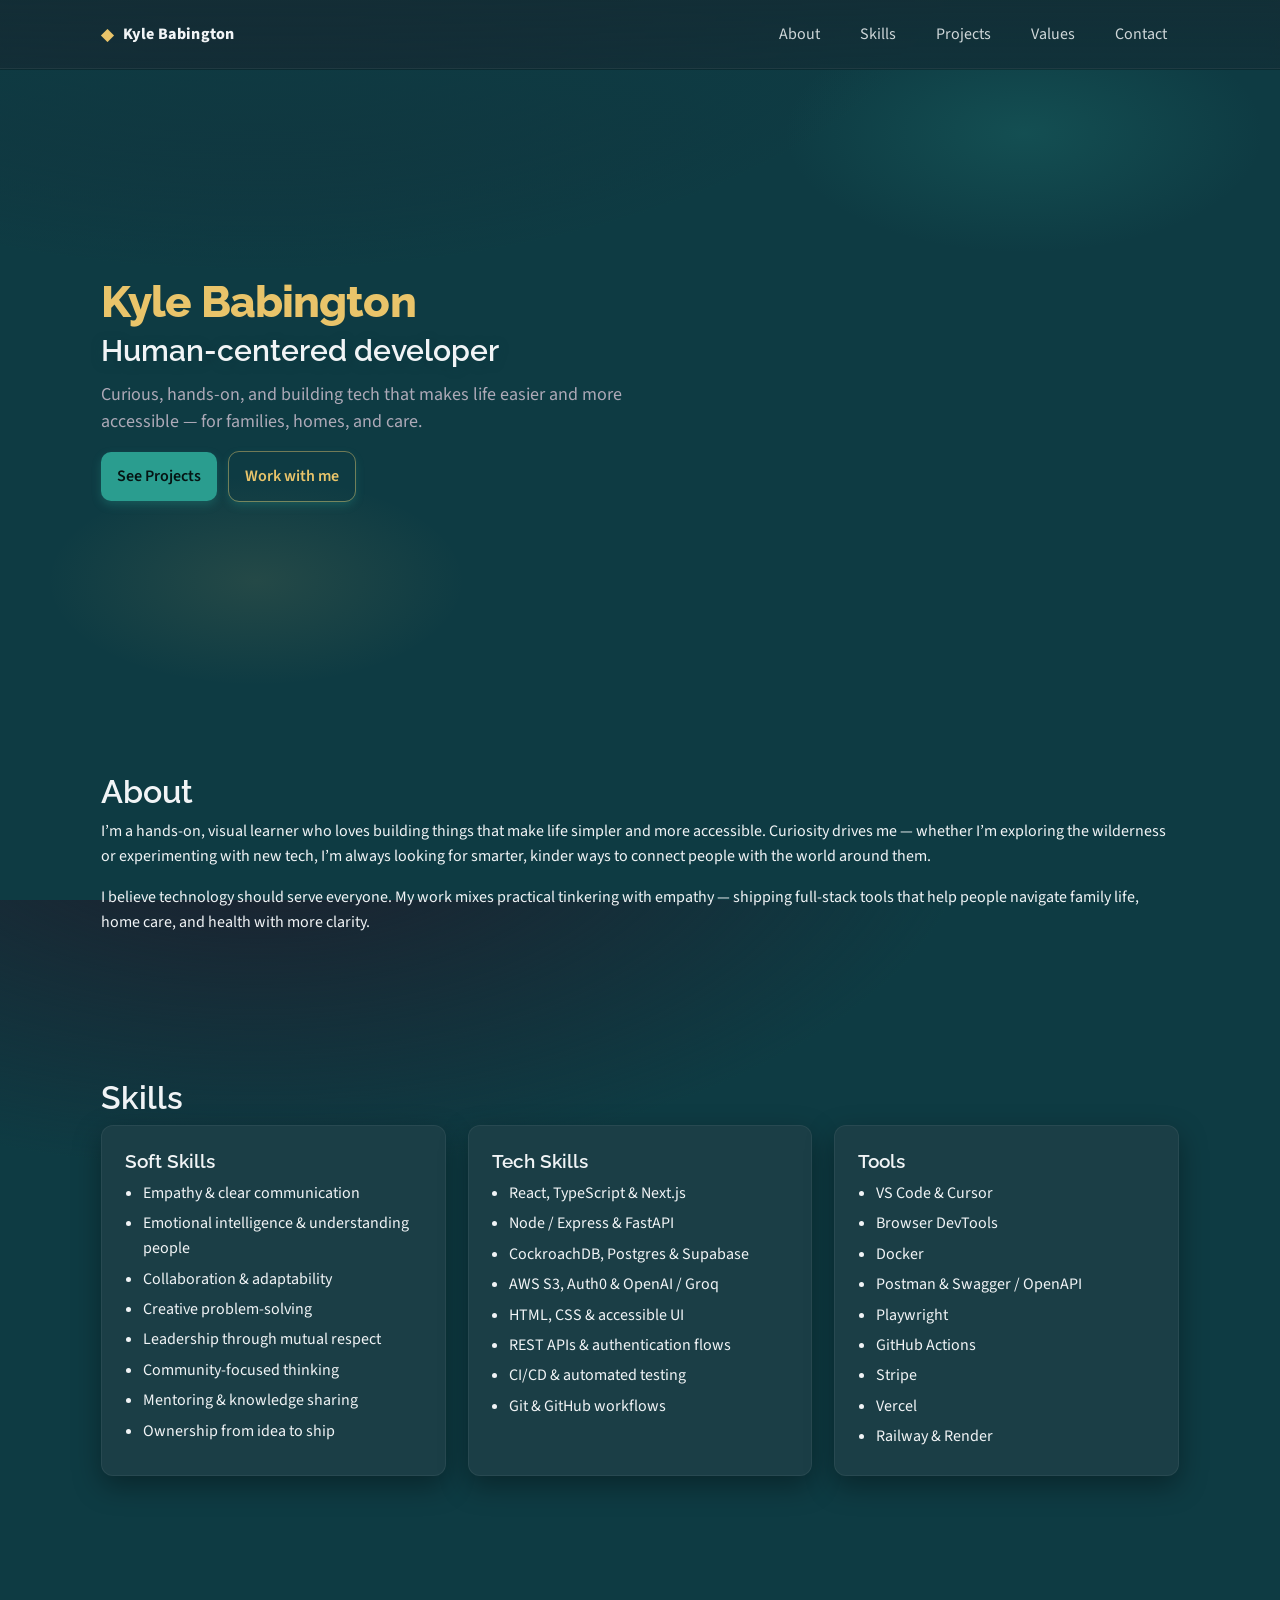
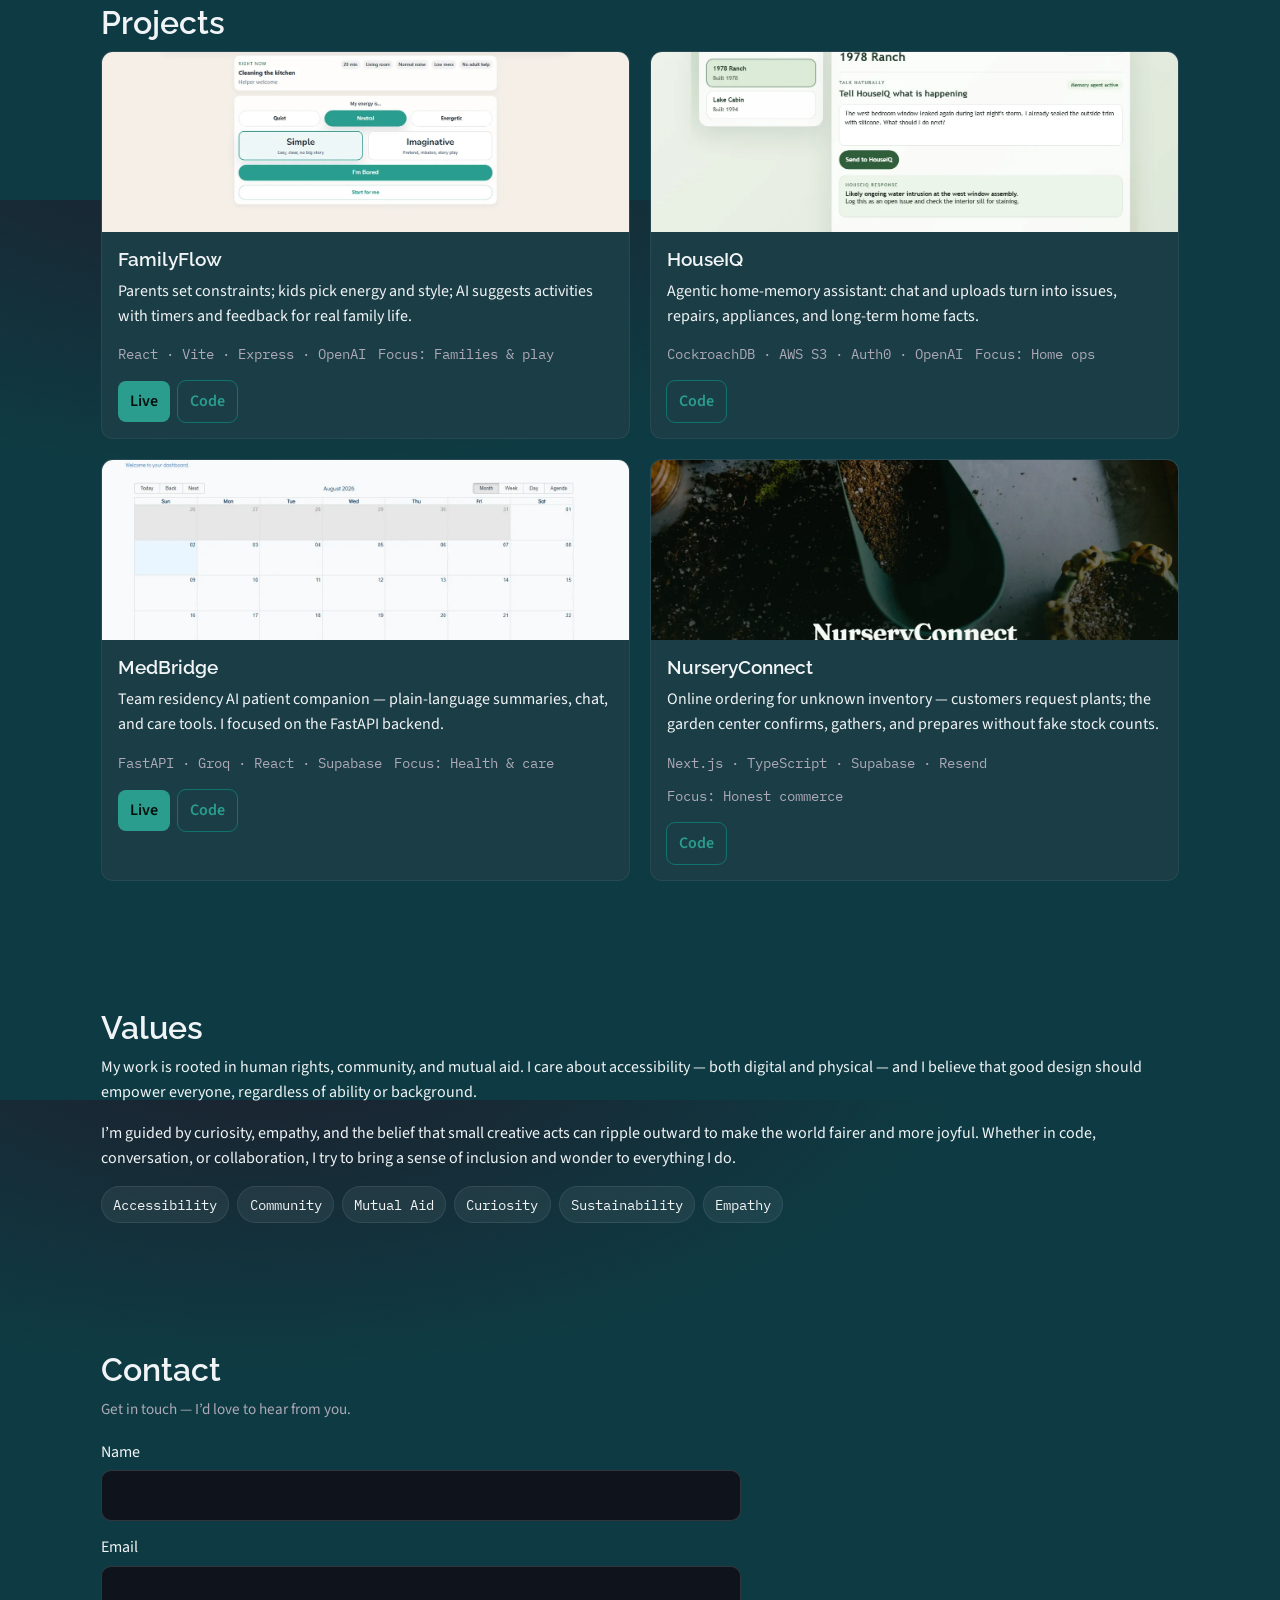
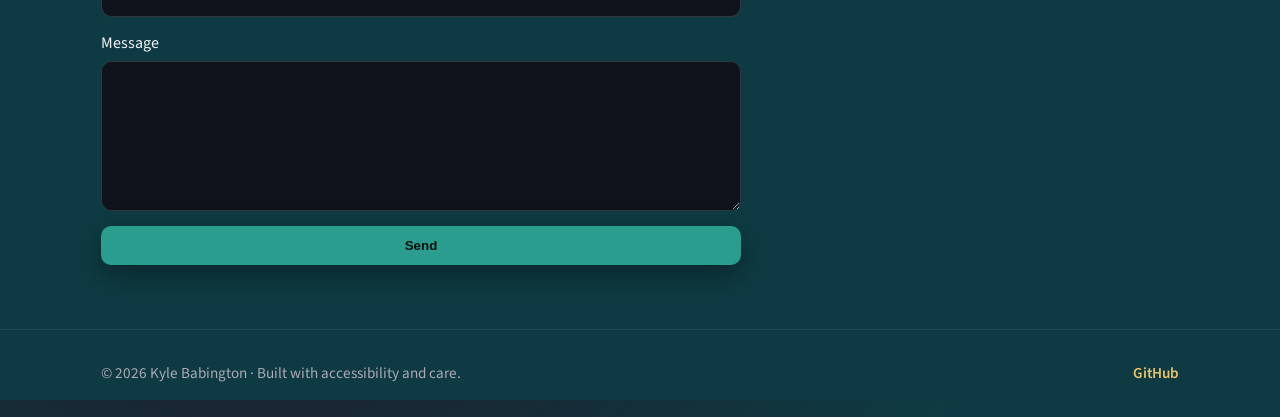
==== index.html @ 8bdc4226 "Update project images in index.html and replace Family Activity Helper assets with new FamilyFlow im" ====
<!DOCTYPE html>
<html lang="en">
  <head>
    <meta charset="utf-8" />
    <meta name="viewport" content="width=device-width, initial-scale=1" />
    <title>Kyle Babington · Portfolio</title>
    <meta
      name="description"
      content="Portfolio of Kyle Babington — human-centered developer building accessible, empathetic tech for families, homes, and care."
    />

    <link rel="preconnect" href="https://fonts.gstatic.com" crossorigin />
    <link
      href="https://fonts.googleapis.com/css2?family=IBM+Plex+Mono:wght@400;600&family=Raleway:wght@500;600;700;800&family=Source+Sans+3:wght@400;600&display=swap"
      rel="stylesheet"
    />

    <link rel="stylesheet" href="css/personalPortfolio.css" />
    <script src="js/personalPortfolio.js" defer></script>
  </head>
  <body>
    <a class="skip-link" href="#main">Skip to content</a>

    <header class="site-header" role="banner">
      <nav class="navBar" aria-label="Primary">
        <a class="brand" href="#main">
          <span class="brand__mark" aria-hidden="true">◆</span>
          <span class="brand__text">Kyle Babington</span>
        </a>

        <button
          class="nav-toggle"
          aria-label="Toggle navigation menu"
          aria-expanded="false"
          aria-controls="nav-menu"
        >
          <span aria-hidden="true">☰</span>
        </button>

        <div class="nav-overlay" aria-hidden="true"></div>
        <ul class="nav__links" id="nav-menu" aria-expanded="false">
          <li><a href="#about">About</a></li>
          <li><a href="#skills">Skills</a></li>
          <li><a href="#projects">Projects</a></li>
          <li><a href="#values">Values</a></li>
          <li><a href="#contact">Contact</a></li>
        </ul>
      </nav>
    </header>

    <main id="main" tabindex="-1">
      <section class="hero" aria-labelledby="hero-title">
        <div class="container hero__inner">
          <p class="hero__brand">Kyle Babington</p>
          <h1 id="hero-title">Human-centered developer</h1>
          <p class="hero__tagline">
            Curious, hands-on, and building tech that makes life easier and more
            accessible — for families, homes, and care.
          </p>
          <div class="hero__cta">
            <a class="btn" href="#projects">See Projects</a>
            <a class="btn btn--ghost" href="#contact">Work with me</a>
          </div>
        </div>
      </section>

      <section id="about" class="section" aria-labelledby="about-title">
        <div class="container">
          <h2 id="about-title">About</h2>
          <p>
            I’m a hands-on, visual learner who loves building things that make
            life simpler and more accessible. Curiosity drives me — whether I’m
            exploring the wilderness or experimenting with new tech, I’m always
            looking for smarter, kinder ways to connect people with the world
            around them.
          </p>
          <p>
            I believe technology should serve everyone. My work mixes practical
            tinkering with empathy — shipping full-stack tools that help people
            navigate family life, home care, and health with more clarity.
          </p>
        </div>
      </section>

      <section id="skills" class="section" aria-labelledby="skills-title">
        <div class="container">
          <h2 id="skills-title">Skills</h2>
          <div class="skills-grid">
            <article class="card" aria-labelledby="soft-skills-title">
              <h3 id="soft-skills-title">Soft Skills</h3>
              <ul class="list">
                <li>Empathy &amp; clear communication</li>
                <li>Emotional intelligence &amp; understanding people</li>
                <li>Collaboration &amp; adaptability</li>
                <li>Creative problem-solving</li>
                <li>Leadership through mutual respect</li>
                <li>Community-focused thinking</li>
                <li>Mentoring &amp; knowledge sharing</li>
                <li>Ownership from idea to ship</li>
              </ul>
            </article>

            <article class="card" aria-labelledby="tech-skills-title">
              <h3 id="tech-skills-title">Tech Skills</h3>
              <ul class="list">
                <li>React, TypeScript &amp; Next.js</li>
                <li>Node / Express &amp; FastAPI</li>
                <li>CockroachDB, Postgres &amp; Supabase</li>
                <li>AWS S3, Auth0 &amp; OpenAI / Groq</li>
                <li>HTML, CSS &amp; accessible UI</li>
                <li>REST APIs &amp; authentication flows</li>
                <li>CI/CD &amp; automated testing</li>
                <li>Git &amp; GitHub workflows</li>
              </ul>
            </article>

            <article class="card" aria-labelledby="tools-title">
              <h3 id="tools-title">Tools</h3>
              <ul class="list">
                <li>VS Code &amp; Cursor</li>
                <li>Browser DevTools</li>
                <li>Docker</li>
                <li>Postman &amp; Swagger / OpenAPI</li>
                <li>Playwright</li>
                <li>GitHub Actions</li>
                <li>Stripe</li>
                <li>Vercel</li>
                <li>Railway &amp; Render</li>
              </ul>
            </article>
          </div>
        </div>
      </section>

      <section id="projects" class="section" aria-labelledby="projects-title">
        <div class="container">
          <h2 id="projects-title">Projects</h2>
          <div class="projects-grid">
            <article class="project-card">
              <div
                class="project-card__media project-card__media--family"
                data-carousel
                tabindex="0"
                aria-roledescription="carousel"
                aria-label="FamilyFlow screenshots"
              >
                <div class="carousel">
                  <div class="carousel__viewport">
                    <div class="carousel__slide is-active">
                      <img
                        src="assets/projects/familyflow/01-kid.webp"
                        alt="FamilyFlow kid mode activity planning UI"
                        width="1280"
                        height="720"
                        loading="lazy"
                      />
                    </div>
                    <div class="carousel__slide" aria-hidden="true">
                      <img
                        src="assets/projects/familyflow/02-parent.webp"
                        alt="FamilyFlow parent moment setup UI"
                        width="1280"
                        height="720"
                        loading="lazy"
                      />
                    </div>
                    <div class="carousel__slide" aria-hidden="true">
                      <img
                        src="assets/projects/familyflow/03-preferences.webp"
                        alt="FamilyFlow settings UI"
                        width="1280"
                        height="720"
                        loading="lazy"
                      />
                    </div>
                    <div class="carousel__slide" aria-hidden="true">
                      <img
                        src="assets/projects/familyflow/04-activity.webp"
                        alt="FamilyFlow generated imaginative activity samples"
                        width="1280"
                        height="720"
                        loading="lazy"
                      />
                    </div>
                  </div>
                  <button
                    type="button"
                    class="carousel__btn carousel__btn--prev"
                    aria-label="Previous FamilyFlow screenshot"
                  >
                    ‹
                  </button>
                  <button
                    type="button"
                    class="carousel__btn carousel__btn--next"
                    aria-label="Next FamilyFlow screenshot"
                  >
                    ›
                  </button>
                  <div class="carousel__dots" role="tablist" aria-label="Choose screenshot">
                    <button type="button" class="carousel__dot is-active" role="tab" aria-selected="true" aria-label="Screenshot 1"></button>
                    <button type="button" class="carousel__dot" role="tab" aria-selected="false" aria-label="Screenshot 2" tabindex="-1"></button>
                    <button type="button" class="carousel__dot" role="tab" aria-selected="false" aria-label="Screenshot 3" tabindex="-1"></button>
                    <button type="button" class="carousel__dot" role="tab" aria-selected="false" aria-label="Screenshot 4" tabindex="-1"></button>
                  </div>
                </div>
              </div>
              <div class="project-card__body">
                <h3>FamilyFlow</h3>
                <p>
                  Parents set constraints; kids pick energy and style; AI suggests
                  activities with timers and feedback for real family life.
                </p>
                <ul class="meta">
                  <li>React · Vite · Express · OpenAI</li>
                  <li>Focus: Families &amp; play</li>
                </ul>
                <div class="actions">
                  <a
                    class="btn btn--sm"
                    href="https://family-activity-helper-production.up.railway.app/"
                    target="_blank"
                    rel="noopener noreferrer"
                    >Live</a
                  >
                  <a
                    class="btn btn--sm btn--ghost"
                    href="https://github.com/kylebabington/family-activity-helper"
                    target="_blank"
                    rel="noopener noreferrer"
                    >Code</a
                  >
                </div>
              </div>
            </article>

            <article class="project-card">
              <div
                class="project-card__media project-card__media--houseiq"
                data-carousel
                tabindex="0"
                aria-roledescription="carousel"
                aria-label="HouseIQ screenshots"
              >
                <div class="carousel">
                  <div class="carousel__viewport">
                    <div class="carousel__slide is-active">
                      <img
                        src="assets/projects/houseiq/01-chat.webp"
                        alt="HouseIQ chat assistant for home issues"
                        width="1280"
                        height="720"
                        loading="lazy"
                      />
                    </div>
                    <div class="carousel__slide" aria-hidden="true">
                      <img
                        src="assets/projects/houseiq/02-documents.webp"
                        alt="HouseIQ documents and upload UI"
                        width="1280"
                        height="720"
                        loading="lazy"
                      />
                    </div>
                    <div class="carousel__slide" aria-hidden="true">
                      <img
                        src="assets/projects/houseiq/03-issues.webp"
                        alt="HouseIQ open issues and repair tracking UI"
                        width="1280"
                        height="720"
                        loading="lazy"
                      />
                    </div>
                  </div>
                  <button
                    type="button"
                    class="carousel__btn carousel__btn--prev"
                    aria-label="Previous HouseIQ screenshot"
                  >
                    ‹
                  </button>
                  <button
                    type="button"
                    class="carousel__btn carousel__btn--next"
                    aria-label="Next HouseIQ screenshot"
                  >
                    ›
                  </button>
                  <div class="carousel__dots" role="tablist" aria-label="Choose screenshot">
                    <button type="button" class="carousel__dot is-active" role="tab" aria-selected="true" aria-label="Screenshot 1"></button>
                    <button type="button" class="carousel__dot" role="tab" aria-selected="false" aria-label="Screenshot 2" tabindex="-1"></button>
                    <button type="button" class="carousel__dot" role="tab" aria-selected="false" aria-label="Screenshot 3" tabindex="-1"></button>
                  </div>
                </div>
              </div>
              <div class="project-card__body">
                <h3>HouseIQ</h3>
                <p>
                  Agentic home-memory assistant: chat and uploads turn into
                  issues, repairs, appliances, and long-term home facts.
                </p>
                <ul class="meta">
                  <li>CockroachDB · AWS S3 · Auth0 · OpenAI</li>
                  <li>Focus: Home ops</li>
                </ul>
                <div class="actions">
                  <a
                    class="btn btn--sm btn--ghost"
                    href="https://github.com/kylebabington/HouseIQ"
                    target="_blank"
                    rel="noopener noreferrer"
                    >Code</a
                  >
                </div>
              </div>
            </article>

            <article class="project-card">
              <div
                class="project-card__media project-card__media--medbridge"
                data-carousel
                tabindex="0"
                aria-roledescription="carousel"
                aria-label="MedBridge screenshots"
              >
                <div class="carousel">
                  <div class="carousel__viewport">
                    <div class="carousel__slide is-active">
                      <img
                        src="assets/projects/medbridge/01-dashboard.webp"
                        alt="MedBridge dashboard calendar UI"
                        width="1280"
                        height="720"
                        loading="lazy"
                      />
                    </div>
                    <div class="carousel__slide" aria-hidden="true">
                      <img
                        src="assets/projects/medbridge/02-vault.webp"
                        alt="MedBridge document vault upload UI"
                        width="1280"
                        height="720"
                        loading="lazy"
                      />
                    </div>
                    <div class="carousel__slide" aria-hidden="true">
                      <img
                        src="assets/projects/medbridge/03-history.webp"
                        alt="MedBridge medical history documents UI"
                        width="1280"
                        height="720"
                        loading="lazy"
                      />
                    </div>
                  </div>
                  <button
                    type="button"
                    class="carousel__btn carousel__btn--prev"
                    aria-label="Previous MedBridge screenshot"
                  >
                    ‹
                  </button>
                  <button
                    type="button"
                    class="carousel__btn carousel__btn--next"
                    aria-label="Next MedBridge screenshot"
                  >
                    ›
                  </button>
                  <div class="carousel__dots" role="tablist" aria-label="Choose screenshot">
                    <button type="button" class="carousel__dot is-active" role="tab" aria-selected="true" aria-label="Screenshot 1"></button>
                    <button type="button" class="carousel__dot" role="tab" aria-selected="false" aria-label="Screenshot 2" tabindex="-1"></button>
                    <button type="button" class="carousel__dot" role="tab" aria-selected="false" aria-label="Screenshot 3" tabindex="-1"></button>
                  </div>
                </div>
              </div>
              <div class="project-card__body">
                <h3>MedBridge</h3>
                <p>
                  Team residency AI patient companion — plain-language summaries,
                  chat, and care tools. I focused on the FastAPI backend.
                </p>
                <ul class="meta">
                  <li>FastAPI · Groq · React · Supabase</li>
                  <li>Focus: Health &amp; care</li>
                </ul>
                <div class="actions">
                  <a
                    class="btn btn--sm"
                    href="https://med-bridge-b.vercel.app/"
                    target="_blank"
                    rel="noopener noreferrer"
                    >Live</a
                  >
                  <a
                    class="btn btn--sm btn--ghost"
                    href="https://github.com/Coding-Temple-Tech-Residency/MedBridge-B"
                    target="_blank"
                    rel="noopener noreferrer"
                    >Code</a
                  >
                </div>
              </div>
            </article>

            <article class="project-card">
              <div
                class="project-card__media project-card__media--garden"
                data-carousel
                tabindex="0"
                aria-roledescription="carousel"
                aria-label="NurseryConnect screenshots"
              >
                <div class="carousel">
                  <div class="carousel__viewport">
                    <div class="carousel__slide is-active">
                      <img
                        src="assets/projects/garden/01-home.webp"
                        alt="NurseryConnect homepage"
                        width="1280"
                        height="720"
                        loading="lazy"
                      />
                    </div>
                    <div class="carousel__slide" aria-hidden="true">
                      <img
                        src="assets/projects/garden/02-workflow.webp"
                        alt="NurseryConnect how ordering works workflow steps"
                        width="1280"
                        height="720"
                        loading="lazy"
                      />
                    </div>
                    <div class="carousel__slide" aria-hidden="true">
                      <img
                        src="assets/projects/garden/03-admin.webp"
                        alt="NurseryConnect staff admin sign-in"
                        width="1280"
                        height="720"
                        loading="lazy"
                      />
                    </div>
                  </div>
                  <button
                    type="button"
                    class="carousel__btn carousel__btn--prev"
                    aria-label="Previous NurseryConnect screenshot"
                  >
                    ‹
                  </button>
                  <button
                    type="button"
                    class="carousel__btn carousel__btn--next"
                    aria-label="Next NurseryConnect screenshot"
                  >
                    ›
                  </button>
                  <div class="carousel__dots" role="tablist" aria-label="Choose screenshot">
                    <button type="button" class="carousel__dot is-active" role="tab" aria-selected="true" aria-label="Screenshot 1"></button>
                    <button type="button" class="carousel__dot" role="tab" aria-selected="false" aria-label="Screenshot 2" tabindex="-1"></button>
                    <button type="button" class="carousel__dot" role="tab" aria-selected="false" aria-label="Screenshot 3" tabindex="-1"></button>
                  </div>
                </div>
              </div>
              <div class="project-card__body">
                <h3>NurseryConnect</h3>
                <p>
                  Online ordering for unknown inventory — customers request
                  plants; the garden center confirms, gathers, and prepares
                  without fake stock counts.
                </p>
                <ul class="meta">
                  <li>Next.js · TypeScript · Supabase · Resend</li>
                  <li>Focus: Honest commerce</li>
                </ul>
                <div class="actions">
                  <a
                    class="btn btn--sm btn--ghost"
                    href="https://github.com/kylebabington/mock-garden-center"
                    target="_blank"
                    rel="noopener noreferrer"
                    >Code</a
                  >
                </div>
              </div>
            </article>
          </div>
        </div>
      </section>

      <section id="values" class="section" aria-labelledby="values-title">
        <div class="container">
          <h2 id="values-title">Values</h2>
          <p>
            My work is rooted in human rights, community, and mutual aid. I care
            about accessibility — both digital and physical — and I believe that
            good design should empower everyone, regardless of ability or
            background.
          </p>
          <p>
            I’m guided by curiosity, empathy, and the belief that small creative
            acts can ripple outward to make the world fairer and more joyful.
            Whether in code, conversation, or collaboration, I try to bring a
            sense of inclusion and wonder to everything I do.
          </p>
          <ul class="pill-list" role="list">
            <li class="pill">Accessibility</li>
            <li class="pill">Community</li>
            <li class="pill">Mutual Aid</li>
            <li class="pill">Curiosity</li>
            <li class="pill">Sustainability</li>
            <li class="pill">Empathy</li>
          </ul>
        </div>
      </section>

      <section id="contact" class="section" aria-labelledby="contact-title">
        <div class="container">
          <h2 id="contact-title">Contact</h2>
          <form
            class="contact-form"
            action="https://formspree.io/f/xzdnjzej"
            method="POST"
            aria-describedby="contact-help"
          >
            <p id="contact-help" class="form-help">
              Get in touch — I’d love to hear from you.
            </p>
            <label class="form-field">
              <span>Name</span>
              <input type="text" name="name" autocomplete="name" required />
            </label>
            <label class="form-field">
              <span>Email</span>
              <input type="email" name="email" autocomplete="email" required />
            </label>
            <label class="form-field">
              <span>Message</span>
              <textarea name="message" rows="5" required></textarea>
            </label>
            <button class="btn" type="submit">Send</button>
          </form>
        </div>
      </section>
    </main>

    <footer class="site-footer" role="contentinfo">
      <div class="container site-footer__inner">
        <p>
          © <span id="year">2026</span> Kyle Babington · Built with accessibility
          and care.
        </p>
        <p class="site-footer__links">
          <a
            href="https://github.com/kylebabington"
            target="_blank"
            rel="noopener noreferrer"
            >GitHub</a
          >
        </p>
      </div>
    </footer>
  </body>
</html>
---- css/personalPortfolio.css ----
/* ======= Base tokens ======= */
:root {
  /* Anchors */
  --accent: #2a9d8f; /* outdoors + curiosity */
  --accent-2: #e9c46a; /* kindness + warmth */

  /* Neutrals for a dark UI (balanced, low blue cast) */
  --bg: #0f1318; /* page background */
  --surface: #151b24; /* section/card background */
  --card: #1b2330; /* slightly brighter than surface for elevation */

  /* Text system (chosen for AA/AAA contrast on dark) */
  --text: #e9edf3; /* primary text */
  --muted: #a3b0c0; /* secondary text, helper labels */

  /* Focus ring (visible on all backgrounds) */
  --ring: #7dd3fc;

  /* Shadows / Radii */
  --shadow: 0 10px 28px rgba(0, 0, 0, 0.35);
  --radius: 12px;
  --radius-sm: 10px;

  /* Typography weights */
  --fw-regular: 400;
  --fw-semibold: 600;
  --fw-bold: 800;

  /* Layout width */
  --maxw: 1110px;

  /* Coolors export: outdoor-curiosity-kindness palette */
  --persian-green: #2a9d8f; /* anchor 1 – outdoors & curiosity */
  --saffron: #e9c46a; /* anchor 2 – kindness & warmth */
  --eggplant: #685369; /* supporting depth, contrast */
  --midnight-green: #0e3b43; /* dark background tone */
  --rose-quartz: #ada9b7; /* muted highlight or text tone */

  /* Base from Coolors */
  --accent: var(--persian-green);
  --accent-2: var(--saffron);
  --bg: var(--midnight-green);
  --surface: #132e36; /* a softer shade between bg and accent */
  --card: #1b3e46;
  --text: #f1f4f6; /* bright text for dark background */
  /*Anchors*/
  --muted: var(--rose-quartz);
  /* Focus ring */
  --ring: #7dd3fc; /* focus ring stays visible */
  /* Shadows / Radii */
  --shadow: 0 10px 28px rgba(0, 0, 0, 0.35);
  --radius: 12px;
  --radius-sm: 10px;
  /* Typography weights */
  --fw-regular: 400;
  --fw-semibold: 600;
  --fw-bold: 800;
  /* Layout width */
  --maxw: 1110px;
}

/* ======= Resets & base ======= */
* {
  box-sizing: border-box;
}
html,
body {
  height: 100%;
}
body {
  margin: 0;
  font-family: 'Source Sans 3', Raleway, system-ui, sans-serif;
  color: var(--text);
  background: radial-gradient(
      1200px 600px at 20% -10%,
      #1b2330 10%,
      transparent 60%
    ),
    var(--bg);
  line-height: 1.55;
  -webkit-font-smoothing: antialiased;
  text-rendering: optimizeLegibility;
}

h1,
h2,
h3 {
  font-family: Raleway, 'Source Sans 3', sans-serif;
  line-height: 1.2;
  margin: 0 0 0.5rem;
}
h1 {
  font-weight: var(--fw-bold);
  font-size: clamp(2rem, 3vw + 1rem, 3rem);
}
h2 {
  font-weight: var(--fw-semibold);
  font-size: clamp(1.5rem, 1.5vw + 0.9rem, 2rem);
}
h3 {
  font-weight: var(--fw-semibold);
  font-size: 1.2rem;
}

p {
  margin: 0 0 1rem;
  color: var(--text);
}
a {
  color: var(--accent);
  text-decoration: none;
}
a:hover {
  text-decoration: underline;
}

.container {
  width: 100%;
  max-width: var(--maxw);
  margin: 0 auto;
  padding: 0 1rem;
}

/* ======= Accessibility helpers ======= */
.skip-link {
  position: absolute;
  left: -9999px;
  top: auto;
}
.skip-link:focus {
  left: 1rem;
  top: 1rem;
  z-index: 9999;
  background: var(--accent);
  color: #00100d;
  padding: 0.5rem 0.75rem;
  border-radius: 6px;
}

/* ======= Header & 1110px Nav Bar ======= */
.site-header {
  position: sticky;
  top: 0;
  z-index: 100;
  /* Translucent surface that blends with the hero */
  background: linear-gradient(
    180deg,
    color-mix(in srgb, var(--surface) 92%, transparent) 0%,
    color-mix(in srgb, var(--surface) 75%, transparent) 100%
  );
  backdrop-filter: saturate(1.1) blur(6px);
  border-bottom: 1px solid rgba(255, 255, 255, 0.06);
  box-shadow: 0 1px 0 rgba(0, 0, 0, 0.25);
}

.navBar {
  width: var(--maxw); /* exact 1110px on large screens */
  max-width: 100%;
  margin: 0 auto;
  display: flex;
  align-items: center;
  justify-content: space-between;
  padding: 0.85rem 1rem;
}

.brand {
  display: inline-flex;
  align-items: center;
  gap: 0.6rem;
  font-weight: var(--fw-bold);
  color: var(--text);
  text-decoration: none;
}
.brand__mark {
  font-family: 'IBM Plex Mono', monospace;
  color: var(--accent-2); /* saffron mark for friendliness */
}
.brand__text {
  letter-spacing: 0.2px;
}

.nav__links {
  list-style: none;
  display: flex;
  gap: 1rem;
  padding: 0;
  margin: 0;
}
.nav__links a {
  display: inline-block;
  padding: 0.5rem 0.75rem;
  border-radius: 10px;
  color: color-mix(in srgb, var(--text) 85%, transparent);
  text-decoration: none;
  text-underline-offset: 3px; /* nicer underline hover */
  transition: background 0.15s ease, color 0.15s ease, outline-color 0.15s ease;
}

/* Current page state (uses aria-current="page" already in your HTML) */
.nav__links a[aria-current='page'] {
  color: var(--text);
  background: color-mix(in srgb, var(--accent) 16%, transparent);
  outline: 1px solid color-mix(in srgb, var(--accent) 28%, transparent);
}

/* Hover/focus states */
.nav__links a:hover {
  color: var(--accent); /* Persian Green */
  background: color-mix(in srgb, var(--accent) 12%, transparent);
  text-decoration: underline;
}
.nav__links a:focus {
  outline: 2px solid var(--ring);
  outline-offset: 2px;
}

/* ======= Sections ======= */
.section {
  padding: clamp(2.5rem, 5vw, 5rem) 0;
}
.hero {
  padding: clamp(3rem, 8vw, 6rem) 0;
  min-height: min(72vh, 640px);
  display: flex;
  align-items: center;

  /* Background layers:
     1. Teal glow (top-right)
     2. Warm saffron glow (bottom-left)
     3. Deep midnight-green fade for atmosphere
  */
  background: radial-gradient(
      400px 200px at 80% 10%,
      rgba(42, 157, 143, 0.2),
      /* Persian Green glow */ transparent 60%
    ),
    radial-gradient(
      300px 150px at 20% 80%,
      rgba(233, 196, 106, 0.1),
      /* Saffron warmth */ transparent 70%
    ),
    linear-gradient(
      180deg,
      rgba(14, 59, 67, 0.9),
      /* Midnight Green top fade */ rgba(14, 59, 67, 0) 50%
    );
}

.hero__inner {
  animation: hero-enter 0.7s ease both;
}

@keyframes hero-enter {
  from {
    opacity: 0;
    transform: translateY(12px);
  }
  to {
    opacity: 1;
    transform: translateY(0);
  }
}

.hero__brand {
  font-family: Raleway, sans-serif;
  font-weight: var(--fw-bold);
  font-size: clamp(1.75rem, 4vw + 0.5rem, 2.75rem);
  letter-spacing: -0.02em;
  color: var(--accent-2);
  margin: 0 0 0.35rem;
  line-height: 1.15;
}

/* ---------- HERO TEXT COLORS ---------- */
.hero h1 {
  color: var(--text);
  text-shadow: 0 2px 12px rgba(14, 59, 67, 0.4);
  font-size: clamp(1.35rem, 2vw + 0.75rem, 1.85rem);
  font-weight: var(--fw-semibold);
}

.hero p.hero__tagline {
  color: var(--muted);
  max-width: 60ch;
  margin-top: 0.75rem;
  font-size: 1.125rem;
}

.hero__cta {
  display: flex;
  flex-wrap: wrap;
  gap: 0.75rem;
  margin-top: 1.5rem;
}

.hero__tagline {
  color: var(--muted);
  max-width: 60ch;
}

/* ---------- HERO BUTTON STYLES ---------- */
.hero .btn {
  background: var(--accent); /* Persian Green */
  color: #051413; /* readable on teal */
  box-shadow: 0 4px 10px rgba(42, 157, 143, 0.3); /* soft teal shadow */
}

.hero .btn:hover {
  filter: brightness(1.05);
  box-shadow: 0 6px 16px rgba(42, 157, 143, 0.35); /* slightly stronger hover lift */
}

.hero .btn--ghost {
  background: transparent;
  color: var(--accent-2); /* Saffron accent */
  outline: 1px solid color-mix(in srgb, var(--accent-2) 45%, transparent);
}

.hero .btn--ghost:hover {
  background: rgba(233, 196, 106, 0.1); /* subtle saffron tint */
  box-shadow: 0 4px 12px rgba(233, 196, 106, 0.25); /* warm saffron glow */
}

/* ======= UI bits ======= */
.btn {
  display: inline-block;
  padding: 0.75rem 1rem;
  border-radius: 10px;
  background: var(--accent);
  color: #00100d;
  font-weight: var(--fw-semibold);
  text-decoration: none;
  border: none;
  cursor: pointer;
  box-shadow: var(--shadow);
}
.btn:hover {
  filter: brightness(1.05);
}
.btn--ghost {
  background: transparent;
  color: var(--accent);
  outline: 1px solid rgba(0, 194, 168, 0.4);
}
.btn--sm {
  padding: 0.5rem 0.75rem;
  border-radius: 8px;
  box-shadow: none;
}
.btn--muted {
  background: transparent;
  color: var(--muted);
  outline: 1px solid rgba(255, 255, 255, 0.14);
  box-shadow: none;
  cursor: default;
  font-weight: var(--fw-regular);
}

/* ======= Cards & grids ======= */
.skills-grid {
  display: grid;
  grid-template-columns: 1fr;
  gap: 1.25rem;
}
.skills-grid .card {
  padding: 1.35rem 1.4rem 1.5rem;
  min-height: 100%;
}
.card {
  background: var(--card);
  border: 1px solid rgba(255, 255, 255, 0.06);
  border-radius: var(--radius);
  padding: 1rem;
  box-shadow: var(--shadow);
}
.skills-grid .list {
  display: grid;
  gap: 0.35rem;
}
.list {
  margin: 0;
  padding-left: 1.1rem;
}

.projects-grid {
  display: grid;
  grid-template-columns: 1fr;
  gap: 1.25rem;
}
.project-card {
  display: grid;
  grid-template-rows: 180px auto;
  background: var(--card);
  border: 1px solid rgba(255, 255, 255, 0.06);
  border-radius: var(--radius);
  overflow: hidden;
  transition: transform 0.25s ease, box-shadow 0.25s ease;
}
.project-card:hover {
  transform: translateY(-3px);
  box-shadow: 0 14px 32px rgba(0, 0, 0, 0.4);
}
.project-card__media {
  position: relative;
  overflow: hidden;
  background: linear-gradient(
    135deg,
    rgba(42, 157, 143, 0.35),
    rgba(233, 196, 106, 0.2)
  );
}
.project-card__media img {
  width: 100%;
  height: 100%;
  object-fit: cover;
  display: block;
}
.carousel {
  position: relative;
  width: 100%;
  height: 100%;
}
.carousel__viewport {
  position: relative;
  width: 100%;
  height: 100%;
}
.carousel__slide {
  position: absolute;
  inset: 0;
  opacity: 0;
  visibility: hidden;
  transition: opacity 0.3s ease, visibility 0.3s ease;
  pointer-events: none;
}
.carousel__slide.is-active {
  opacity: 1;
  visibility: visible;
  pointer-events: auto;
  z-index: 1;
}
.carousel__btn {
  position: absolute;
  top: 50%;
  z-index: 2;
  transform: translateY(-50%);
  width: 2.25rem;
  height: 2.25rem;
  border: 1px solid rgba(255, 255, 255, 0.28);
  border-radius: 999px;
  background: rgba(8, 24, 28, 0.62);
  color: #fff;
  font-size: 1.1rem;
  line-height: 1;
  cursor: pointer;
  display: grid;
  place-items: center;
  opacity: 0;
  transition: opacity 0.2s ease, background 0.2s ease;
  -webkit-tap-highlight-color: transparent;
  touch-action: manipulation;
}
.carousel__btn--prev {
  left: 0.4rem;
}
.carousel__btn--next {
  right: 0.4rem;
}
.project-card:hover .carousel__btn,
.carousel:focus-within .carousel__btn {
  opacity: 1;
}
/* Phones/tablets have no hover — keep controls visible and tappable */
@media (hover: none), (pointer: coarse) {
  .carousel__btn {
    opacity: 0.92;
  }
}
.carousel__btn:hover,
.carousel__btn:focus-visible {
  background: rgba(8, 24, 28, 0.85);
  outline: none;
}
.carousel__dots {
  position: absolute;
  left: 0;
  right: 0;
  bottom: 0.35rem;
  z-index: 2;
  display: flex;
  justify-content: center;
  gap: 0.2rem;
  pointer-events: none;
}
.carousel__dot {
  pointer-events: auto;
  width: 0.55rem;
  height: 0.55rem;
  margin: 0;
  padding: 0.55rem;
  border: 0;
  border-radius: 999px;
  background: rgba(255, 255, 255, 0.35);
  background-clip: content-box;
  cursor: pointer;
  -webkit-tap-highlight-color: transparent;
  touch-action: manipulation;
}
.carousel__dot.is-active {
  background: rgba(255, 255, 255, 0.95);
  background-clip: content-box;
}
@media (prefers-reduced-motion: reduce) {
  .carousel__slide {
    transition: none;
  }
}
.project-card__media--family {
  background:
    radial-gradient(circle at 30% 40%, rgba(233, 196, 106, 0.45), transparent 55%),
    linear-gradient(135deg, #1b5c55, #0e3b43);
}
.project-card__media--houseiq {
  background:
    radial-gradient(circle at 70% 30%, rgba(42, 157, 143, 0.5), transparent 50%),
    linear-gradient(160deg, #132e36, #685369);
}
.project-card__media--houseiq img {
  object-position: center center;
}
.project-card__media--garden {
  background: linear-gradient(135deg, #1b5c55, #2a9d8f);
}
.project-card__media--medbridge {
  background: linear-gradient(160deg, #132e4a, #2a6f9d);
}
.project-card__media--placeholder {
  background:
    repeating-linear-gradient(
      -45deg,
      transparent,
      transparent 8px,
      rgba(255, 255, 255, 0.04) 8px,
      rgba(255, 255, 255, 0.04) 16px
    ),
    linear-gradient(135deg, #132e36, #1b3e46);
}
.project-card--placeholder {
  opacity: 0.85;
}
.project-card__body {
  padding: 1rem;
}
.meta {
  display: flex;
  flex-wrap: wrap;
  gap: 0.75rem;
  padding: 0;
  list-style: none;
  margin: 0.5rem 0 1rem;
  color: var(--muted);
  font-family: 'IBM Plex Mono', monospace;
  font-size: 0.85rem;
}
.actions {
  display: flex;
  gap: 0.5rem;
}

/* ======= Values pills ======= */
.pill-list {
  display: flex;
  flex-wrap: wrap;
  gap: 0.5rem;
  margin: 1rem 0 0;
  padding: 0;
  list-style: none;
}
.pill {
  padding: 0.4rem 0.7rem;
  border-radius: 999px;
  background: rgba(255, 255, 255, 0.06);
  border: 1px solid rgba(255, 255, 255, 0.08);
  font-family: 'IBM Plex Mono', monospace;
  font-size: 0.9rem;
}

/* ======= Contact form ======= */
.contact-form {
  display: grid;
  gap: 0.9rem;
  max-width: 640px;
}
.form-help {
  color: var(--muted);
  font-size: 0.95rem;
  margin: 0 0 0.25rem;
}
.form-field {
  display: grid;
  gap: 0.35rem;
}
input,
textarea {
  background: #0f141c;
  color: var(--text);
  border: 1px solid rgba(255, 255, 255, 0.14);
  border-radius: var(--radius-sm);
  padding: 0.75rem 0.8rem;
  font: inherit;
}
input:focus,
textarea:focus,
a:focus,
button:focus {
  outline: 2px solid var(--ring);
  outline-offset: 2px;
}

/* ======= Footer ======= */
.site-footer {
  padding: 2rem 0;
  border-top: 1px solid rgba(255, 255, 255, 0.06);
  color: var(--muted);
  font-size: 0.95rem;
}
.site-footer__inner {
  display: flex;
  flex-wrap: wrap;
  align-items: baseline;
  justify-content: space-between;
  gap: 0.75rem 1.5rem;
}
.site-footer__inner p {
  margin: 0;
  color: var(--muted);
}
.site-footer__links a {
  color: var(--accent-2);
  font-weight: var(--fw-semibold);
}

/* ======= Responsive ======= */
@media (min-width: 720px) {
  .skills-grid {
    grid-template-columns: repeat(3, 1fr);
    gap: 1.35rem;
    align-items: stretch;
  }
  .skills-grid .card {
    padding: 1.5rem 1.45rem 1.65rem;
  }
  .projects-grid {
    grid-template-columns: repeat(2, 1fr);
  }
  .hero__cta {
    display: flex;
    gap: 0.75rem;
    margin-top: 1rem;
  }
}

/* ======= Scroll to top button ======= */
.scroll-top {
  position: fixed;
  bottom: 2rem;
  right: 2rem;
  width: 48px;
  height: 48px;
  border-radius: 50%;
  background: var(--accent);
  color: #00100d;
  border: none;
  font-size: 1.5rem;
  font-weight: var(--fw-bold);
  cursor: pointer;
  box-shadow: var(--shadow);
  opacity: 0;
  visibility: hidden;
  transform: translateY(20px);
  transition: opacity 0.3s ease, transform 0.3s ease, visibility 0.3s ease;
  z-index: 50;
}

.scroll-top.visible {
  opacity: 1;
  visibility: visible;
  transform: translateY(0);
}

.scroll-top:hover {
  filter: brightness(1.1);
  transform: translateY(-2px);
}

.scroll-top:focus {
  outline: 2px solid var(--ring);
  outline-offset: 2px;
}

/* ======= Form validation styles ======= */
.form-field input.error,
.form-field textarea.error {
  border-color: #ef4444;
  background: rgba(239, 68, 68, 0.05);
}

.error-message {
  display: block;
  color: #ef4444;
  font-size: 0.875rem;
  margin-top: 0.25rem;
}

.form-status-message {
  padding: 0.75rem 1rem;
  border-radius: var(--radius-sm);
  margin: 0.5rem 0;
  font-size: 0.95rem;
}

.form-status-message.success {
  background: rgba(42, 157, 143, 0.15);
  border: 1px solid rgba(42, 157, 143, 0.3);
  color: var(--accent);
}

.form-status-message.error {
  background: rgba(239, 68, 68, 0.15);
  border: 1px solid rgba(239, 68, 68, 0.3);
  color: #ef4444;
}

/* ======= Mobile navigation menu ======= */
.nav-toggle {
  display: none;
  background: transparent;
  border: 1px solid rgba(255, 255, 255, 0.2);
  border-radius: 6px;
  color: var(--text);
  padding: 0.5rem;
  cursor: pointer;
  font-size: 1.5rem;
  line-height: 1;
  z-index: 101;
}

.nav-toggle:focus {
  outline: 2px solid var(--ring);
  outline-offset: 2px;
}

.nav-toggle[aria-expanded="true"] {
  background: var(--accent);
  color: #00100d;
}

@media (max-width: 719px) {
  .nav-toggle {
    display: block;
  }

  .nav__links {
    position: fixed;
    top: 0;
    right: 0;
    width: min(280px, 85vw);
    height: 100vh;
    background: var(--surface);
    flex-direction: column;
    padding: 4rem 1.5rem 2rem;
    gap: 0.5rem;
    transform: translateX(100%);
    transition: transform 0.3s ease;
    box-shadow: -4px 0 20px rgba(0, 0, 0, 0.3);
    z-index: 100;
  }

  .nav__links[aria-expanded="true"] {
    transform: translateX(0);
  }

  .nav__links a {
    display: block;
    padding: 0.75rem 1rem;
    border-radius: 8px;
  }

  /* Overlay when menu is open */
  .nav-overlay {
    position: fixed;
    top: 0;
    left: 0;
    width: 100%;
    height: 100%;
    background: rgba(0, 0, 0, 0.5);
    opacity: 0;
    visibility: hidden;
    transition: opacity 0.3s ease, visibility 0.3s ease;
    z-index: 99;
  }

  .nav-overlay.visible {
    opacity: 1;
    visibility: visible;
  }
}

/* ======= Reduced motion ======= */
@media (prefers-reduced-motion: reduce) {
  * {
    animation-duration: 0.01ms !important;
    animation-iteration-count: 1 !important;
    transition-duration: 0.01ms !important;
    scroll-behavior: auto !important;
  }

  .hero__inner {
    animation: none;
  }

  .project-card:hover,
  .project-card:hover .project-card__media img {
    transform: none;
  }

  .scroll-top {
    transition: none;
  }
}
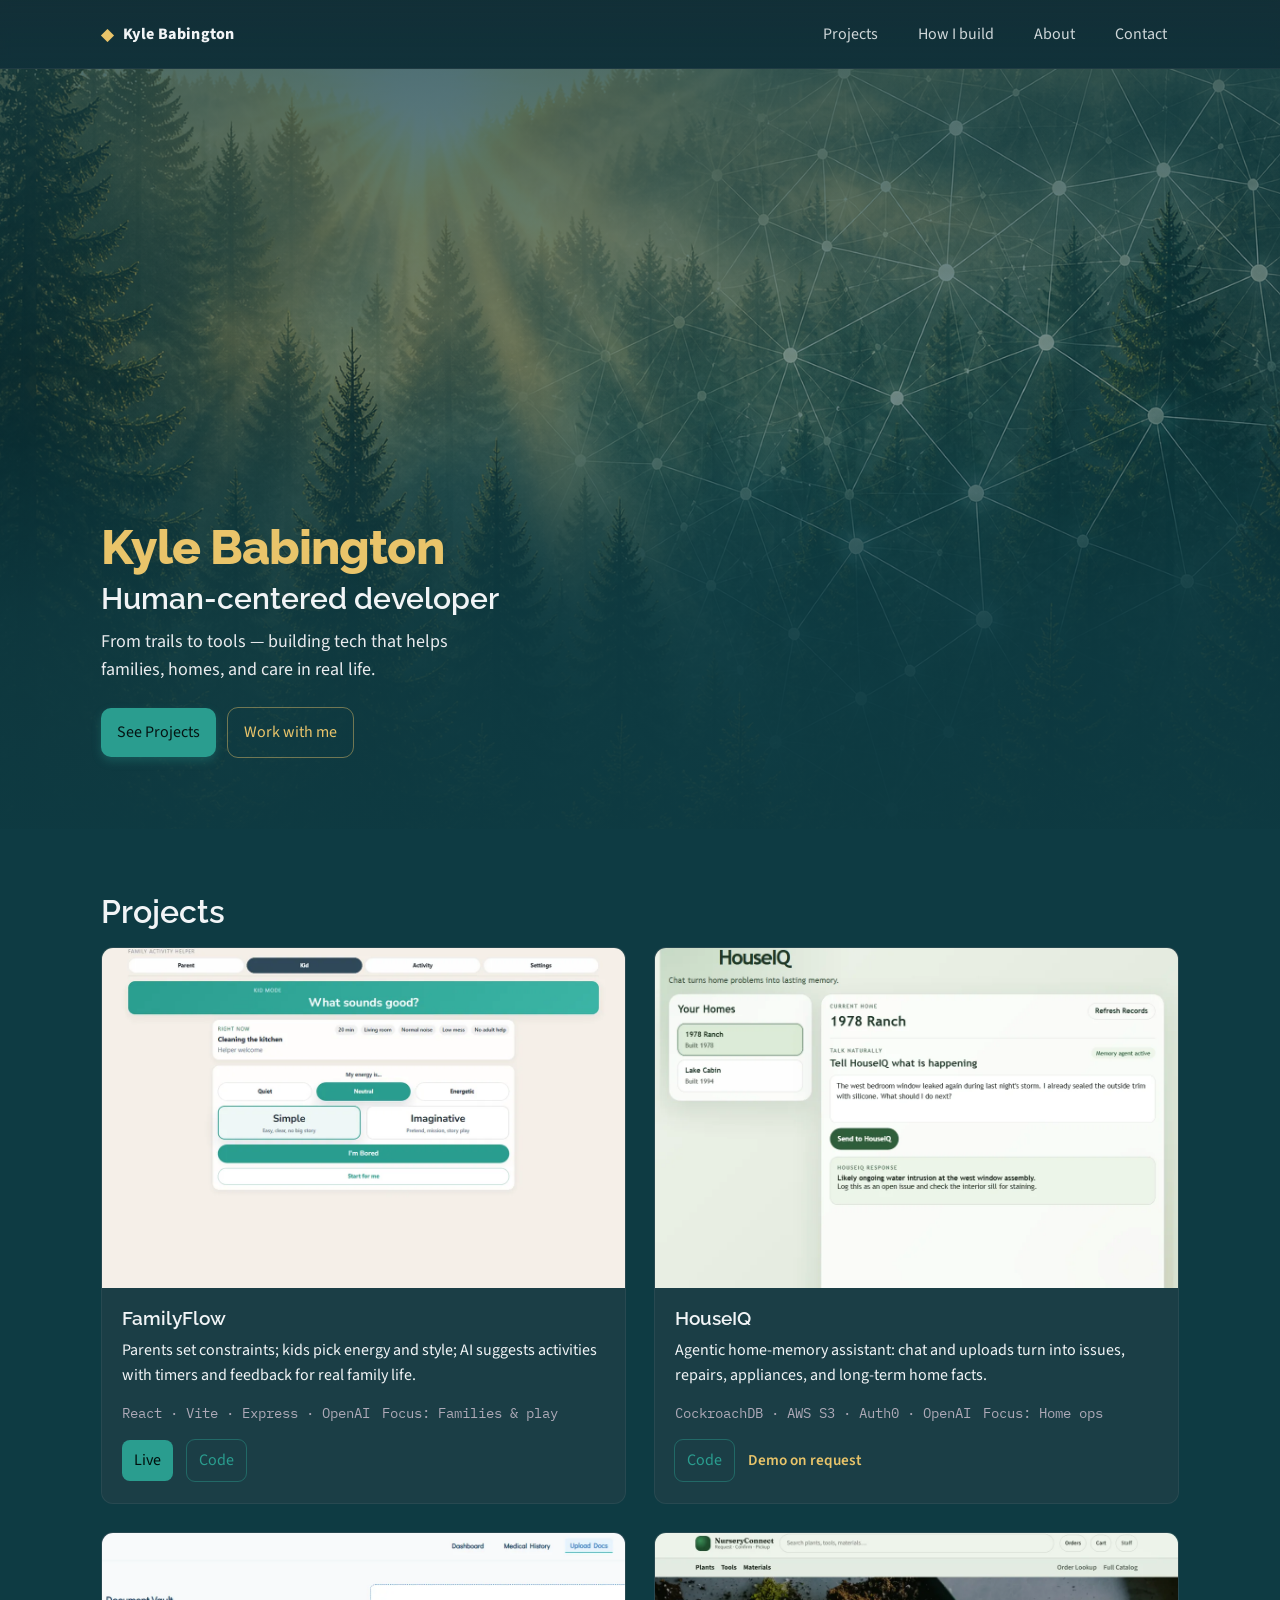
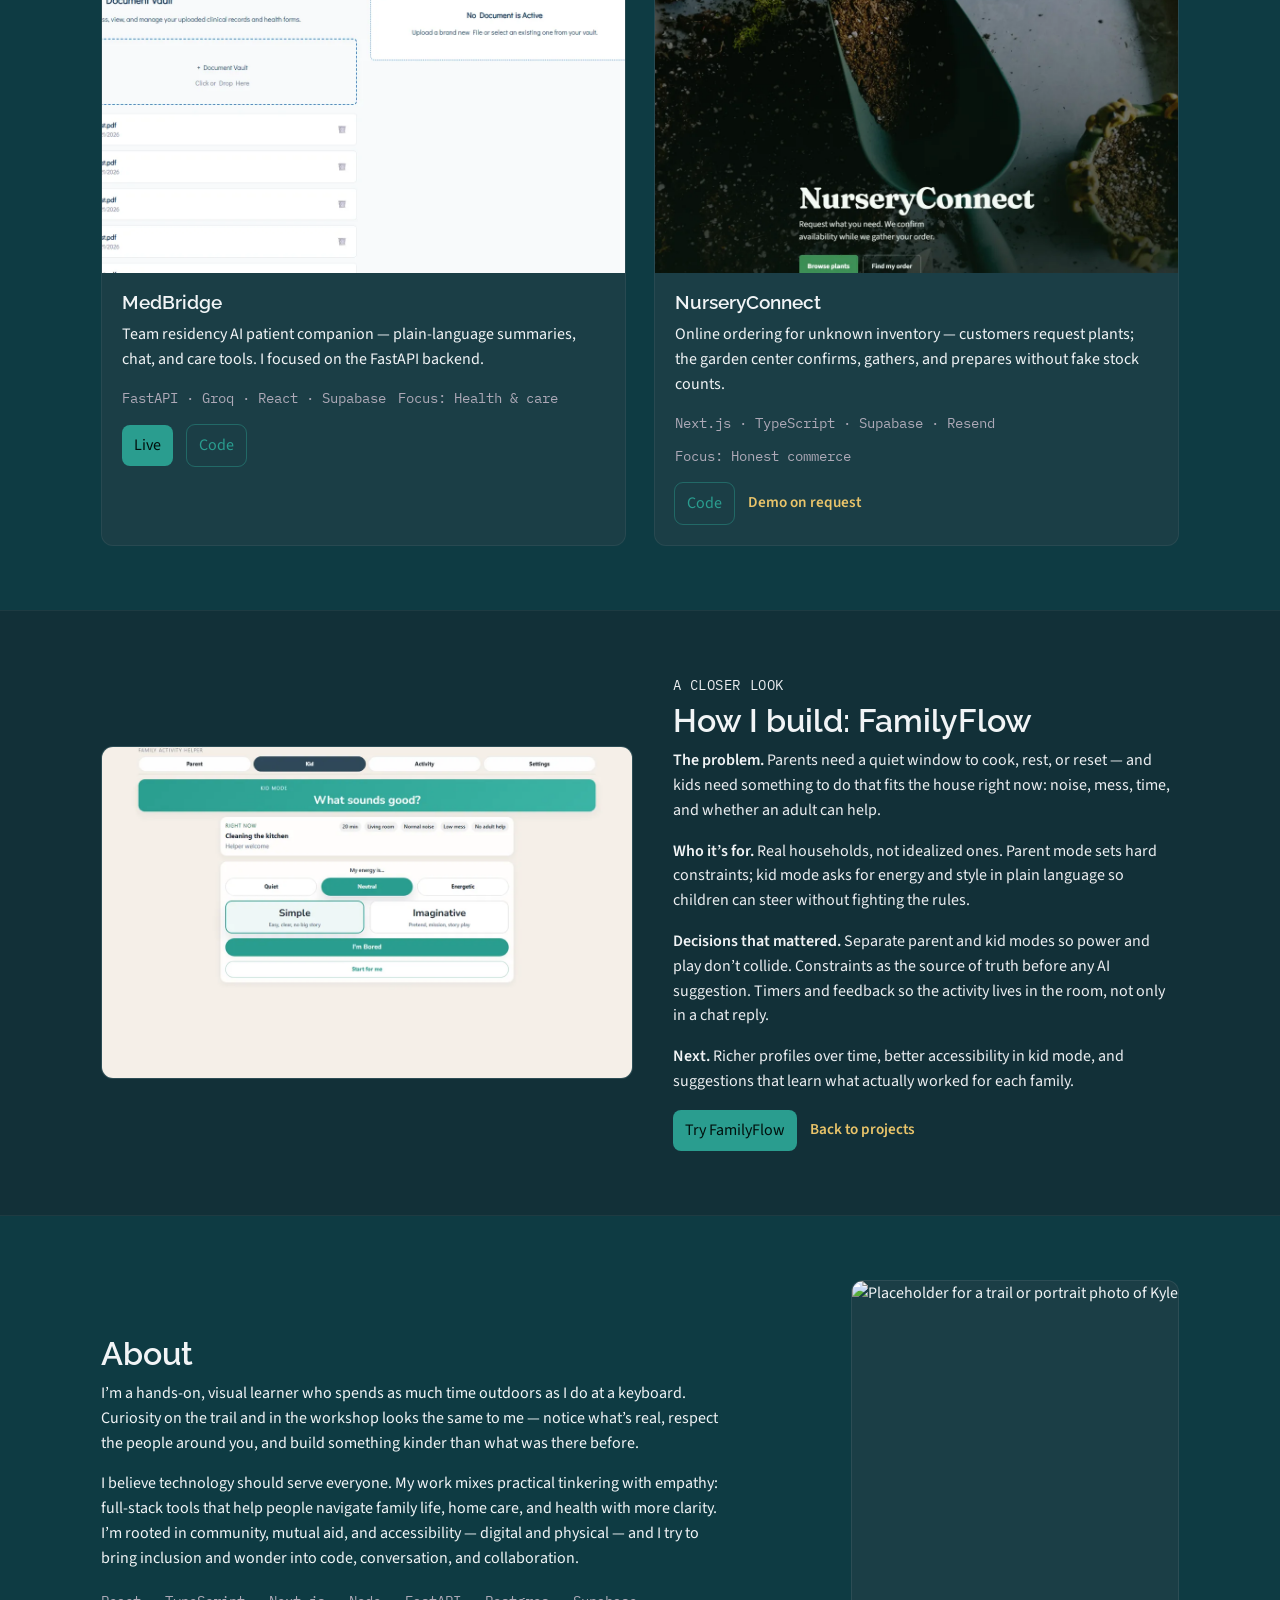
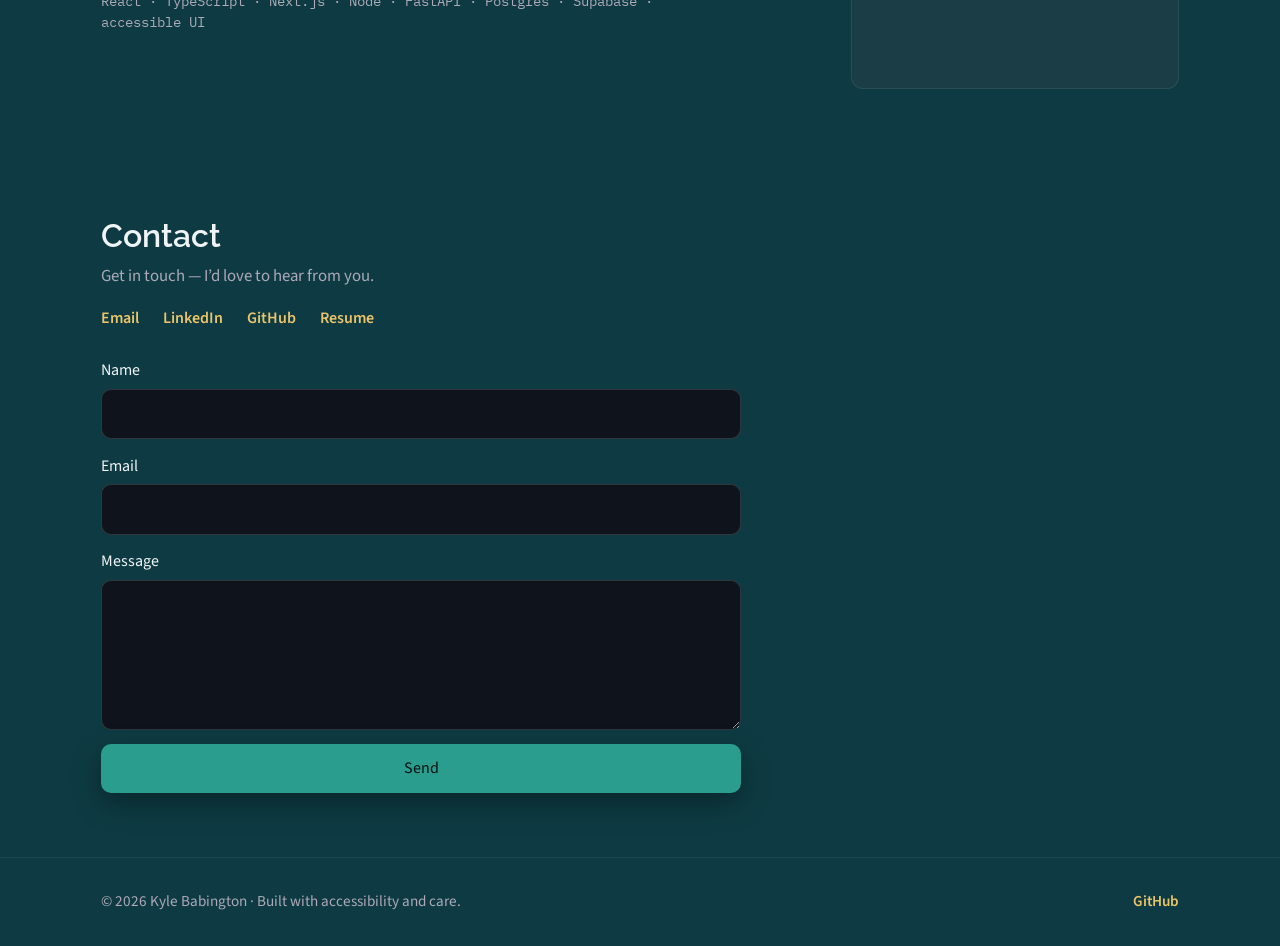
==== commit 5f7ad7f3: "Enhance portfolio metadata and visuals in index.html. Update Open Graph and Twitter meta tags for im" ====
--- a/index.html
+++ b/index.html
@@ -6,8 +6,33 @@
     <title>Kyle Babington · Portfolio</title>
     <meta
       name="description"
-      content="Portfolio of Kyle Babington — human-centered developer building accessible, empathetic tech for families, homes, and care."
+      content="Portfolio of Kyle Babington — human-centered developer grounded in the outdoors, building accessible tech for families, homes, and care."
     />
+
+    <!-- Open Graph / Twitter -->
+    <meta property="og:type" content="website" />
+    <meta property="og:title" content="Kyle Babington · Portfolio" />
+    <meta
+      property="og:description"
+      content="Human-centered developer — from trails to tools. Building tech for families, homes, and care."
+    />
+    <meta
+      property="og:image"
+      content="https://kylebabington.github.io/assets/og-image.svg"
+    />
+    <meta property="og:url" content="https://kylebabington.github.io/" />
+    <meta name="twitter:card" content="summary_large_image" />
+    <meta name="twitter:title" content="Kyle Babington · Portfolio" />
+    <meta
+      name="twitter:description"
+      content="Human-centered developer — from trails to tools. Building tech for families, homes, and care."
+    />
+    <meta
+      name="twitter:image"
+      content="https://kylebabington.github.io/assets/og-image.svg"
+    />
+
+    <link rel="icon" href="assets/favicon.svg" type="image/svg+xml" />
 
     <link rel="preconnect" href="https://fonts.gstatic.com" crossorigin />
     <link
@@ -38,11 +63,10 @@
         </button>
 
         <div class="nav-overlay" aria-hidden="true"></div>
-        <ul class="nav__links" id="nav-menu" aria-expanded="false">
+        <ul class="nav__links" id="nav-menu">
+          <li><a href="#projects">Projects</a></li>
+          <li><a href="#story">How I build</a></li>
           <li><a href="#about">About</a></li>
-          <li><a href="#skills">Skills</a></li>
-          <li><a href="#projects">Projects</a></li>
-          <li><a href="#values">Values</a></li>
           <li><a href="#contact">Contact</a></li>
         </ul>
       </nav>
@@ -50,12 +74,23 @@
 
     <main id="main" tabindex="-1">
       <section class="hero" aria-labelledby="hero-title">
+        <div class="hero__media" aria-hidden="true">
+          <img
+            class="hero__img"
+            src="assets/about/hero-wilderness.jpg"
+            alt=""
+            width="1920"
+            height="1080"
+            fetchpriority="high"
+          />
+        </div>
+        <div class="hero__scrim" aria-hidden="true"></div>
         <div class="container hero__inner">
           <p class="hero__brand">Kyle Babington</p>
           <h1 id="hero-title">Human-centered developer</h1>
           <p class="hero__tagline">
-            Curious, hands-on, and building tech that makes life easier and more
-            accessible — for families, homes, and care.
+            From trails to tools — building tech that helps families, homes, and
+            care in real life.
           </p>
           <div class="hero__cta">
             <a class="btn" href="#projects">See Projects</a>
@@ -64,79 +99,11 @@
         </div>
       </section>
 
-      <section id="about" class="section" aria-labelledby="about-title">
-        <div class="container">
-          <h2 id="about-title">About</h2>
-          <p>
-            I’m a hands-on, visual learner who loves building things that make
-            life simpler and more accessible. Curiosity drives me — whether I’m
-            exploring the wilderness or experimenting with new tech, I’m always
-            looking for smarter, kinder ways to connect people with the world
-            around them.
-          </p>
-          <p>
-            I believe technology should serve everyone. My work mixes practical
-            tinkering with empathy — shipping full-stack tools that help people
-            navigate family life, home care, and health with more clarity.
-          </p>
-        </div>
-      </section>
-
-      <section id="skills" class="section" aria-labelledby="skills-title">
-        <div class="container">
-          <h2 id="skills-title">Skills</h2>
-          <div class="skills-grid">
-            <article class="card" aria-labelledby="soft-skills-title">
-              <h3 id="soft-skills-title">Soft Skills</h3>
-              <ul class="list">
-                <li>Empathy &amp; clear communication</li>
-                <li>Emotional intelligence &amp; understanding people</li>
-                <li>Collaboration &amp; adaptability</li>
-                <li>Creative problem-solving</li>
-                <li>Leadership through mutual respect</li>
-                <li>Community-focused thinking</li>
-                <li>Mentoring &amp; knowledge sharing</li>
-                <li>Ownership from idea to ship</li>
-              </ul>
-            </article>
-
-            <article class="card" aria-labelledby="tech-skills-title">
-              <h3 id="tech-skills-title">Tech Skills</h3>
-              <ul class="list">
-                <li>React, TypeScript &amp; Next.js</li>
-                <li>Node / Express &amp; FastAPI</li>
-                <li>CockroachDB, Postgres &amp; Supabase</li>
-                <li>AWS S3, Auth0 &amp; OpenAI / Groq</li>
-                <li>HTML, CSS &amp; accessible UI</li>
-                <li>REST APIs &amp; authentication flows</li>
-                <li>CI/CD &amp; automated testing</li>
-                <li>Git &amp; GitHub workflows</li>
-              </ul>
-            </article>
-
-            <article class="card" aria-labelledby="tools-title">
-              <h3 id="tools-title">Tools</h3>
-              <ul class="list">
-                <li>VS Code &amp; Cursor</li>
-                <li>Browser DevTools</li>
-                <li>Docker</li>
-                <li>Postman &amp; Swagger / OpenAPI</li>
-                <li>Playwright</li>
-                <li>GitHub Actions</li>
-                <li>Stripe</li>
-                <li>Vercel</li>
-                <li>Railway &amp; Render</li>
-              </ul>
-            </article>
-          </div>
-        </div>
-      </section>
-
       <section id="projects" class="section" aria-labelledby="projects-title">
         <div class="container">
-          <h2 id="projects-title">Projects</h2>
+          <h2 id="projects-title" class="reveal">Projects</h2>
           <div class="projects-grid">
-            <article class="project-card">
+            <article class="project-card reveal">
               <div
                 class="project-card__media project-card__media--family"
                 data-carousel
@@ -152,7 +119,7 @@
                         alt="FamilyFlow kid mode activity planning UI"
                         width="1280"
                         height="720"
-                        loading="lazy"
+                        loading="eager"
                       />
                     </div>
                     <div class="carousel__slide" aria-hidden="true">
@@ -166,8 +133,8 @@
                     </div>
                     <div class="carousel__slide" aria-hidden="true">
                       <img
-                        src="assets/projects/familyflow/03-preferences.webp"
-                        alt="FamilyFlow settings UI"
+                        src="assets/projects/familyflow/03-kid-profile.webp"
+                        alt="FamilyFlow kid profile creation UI"
                         width="1280"
                         height="720"
                         loading="lazy"
@@ -197,19 +164,51 @@
                   >
                     ›
                   </button>
-                  <div class="carousel__dots" role="tablist" aria-label="Choose screenshot">
-                    <button type="button" class="carousel__dot is-active" role="tab" aria-selected="true" aria-label="Screenshot 1"></button>
-                    <button type="button" class="carousel__dot" role="tab" aria-selected="false" aria-label="Screenshot 2" tabindex="-1"></button>
-                    <button type="button" class="carousel__dot" role="tab" aria-selected="false" aria-label="Screenshot 3" tabindex="-1"></button>
-                    <button type="button" class="carousel__dot" role="tab" aria-selected="false" aria-label="Screenshot 4" tabindex="-1"></button>
+                  <div
+                    class="carousel__dots"
+                    role="tablist"
+                    aria-label="Choose screenshot"
+                  >
+                    <button
+                      type="button"
+                      class="carousel__dot is-active"
+                      role="tab"
+                      aria-selected="true"
+                      aria-label="Screenshot 1"
+                    ></button>
+                    <button
+                      type="button"
+                      class="carousel__dot"
+                      role="tab"
+                      aria-selected="false"
+                      aria-label="Screenshot 2"
+                      tabindex="-1"
+                    ></button>
+                    <button
+                      type="button"
+                      class="carousel__dot"
+                      role="tab"
+                      aria-selected="false"
+                      aria-label="Screenshot 3"
+                      tabindex="-1"
+                    ></button>
+                    <button
+                      type="button"
+                      class="carousel__dot"
+                      role="tab"
+                      aria-selected="false"
+                      aria-label="Screenshot 4"
+                      tabindex="-1"
+                    ></button>
                   </div>
                 </div>
               </div>
               <div class="project-card__body">
                 <h3>FamilyFlow</h3>
                 <p>
-                  Parents set constraints; kids pick energy and style; AI suggests
-                  activities with timers and feedback for real family life.
+                  Parents set constraints; kids pick energy and style; AI
+                  suggests activities with timers and feedback for real family
+                  life.
                 </p>
                 <ul class="meta">
                   <li>React · Vite · Express · OpenAI</li>
@@ -234,7 +233,7 @@
               </div>
             </article>
 
-            <article class="project-card">
+            <article class="project-card reveal">
               <div
                 class="project-card__media project-card__media--houseiq"
                 data-carousel
@@ -250,7 +249,7 @@
                         alt="HouseIQ chat assistant for home issues"
                         width="1280"
                         height="720"
-                        loading="lazy"
+                        loading="eager"
                       />
                     </div>
                     <div class="carousel__slide" aria-hidden="true">
@@ -286,10 +285,34 @@
                   >
                     ›
                   </button>
-                  <div class="carousel__dots" role="tablist" aria-label="Choose screenshot">
-                    <button type="button" class="carousel__dot is-active" role="tab" aria-selected="true" aria-label="Screenshot 1"></button>
-                    <button type="button" class="carousel__dot" role="tab" aria-selected="false" aria-label="Screenshot 2" tabindex="-1"></button>
-                    <button type="button" class="carousel__dot" role="tab" aria-selected="false" aria-label="Screenshot 3" tabindex="-1"></button>
+                  <div
+                    class="carousel__dots"
+                    role="tablist"
+                    aria-label="Choose screenshot"
+                  >
+                    <button
+                      type="button"
+                      class="carousel__dot is-active"
+                      role="tab"
+                      aria-selected="true"
+                      aria-label="Screenshot 1"
+                    ></button>
+                    <button
+                      type="button"
+                      class="carousel__dot"
+                      role="tab"
+                      aria-selected="false"
+                      aria-label="Screenshot 2"
+                      tabindex="-1"
+                    ></button>
+                    <button
+                      type="button"
+                      class="carousel__dot"
+                      role="tab"
+                      aria-selected="false"
+                      aria-label="Screenshot 3"
+                      tabindex="-1"
+                    ></button>
                   </div>
                 </div>
               </div>
@@ -311,11 +334,12 @@
                     rel="noopener noreferrer"
                     >Code</a
                   >
+                  <a class="text-link" href="#contact">Demo on request</a>
                 </div>
               </div>
             </article>
 
-            <article class="project-card">
+            <article class="project-card reveal">
               <div
                 class="project-card__media project-card__media--medbridge"
                 data-carousel
@@ -327,26 +351,26 @@
                   <div class="carousel__viewport">
                     <div class="carousel__slide is-active">
                       <img
+                        src="assets/projects/medbridge/02-vault.webp"
+                        alt="MedBridge document vault upload UI"
+                        width="1280"
+                        height="720"
+                        loading="eager"
+                      />
+                    </div>
+                    <div class="carousel__slide" aria-hidden="true">
+                      <img
+                        src="assets/projects/medbridge/03-history.webp"
+                        alt="MedBridge medical history documents UI"
+                        width="1280"
+                        height="720"
+                        loading="lazy"
+                      />
+                    </div>
+                    <div class="carousel__slide" aria-hidden="true">
+                      <img
                         src="assets/projects/medbridge/01-dashboard.webp"
                         alt="MedBridge dashboard calendar UI"
-                        width="1280"
-                        height="720"
-                        loading="lazy"
-                      />
-                    </div>
-                    <div class="carousel__slide" aria-hidden="true">
-                      <img
-                        src="assets/projects/medbridge/02-vault.webp"
-                        alt="MedBridge document vault upload UI"
-                        width="1280"
-                        height="720"
-                        loading="lazy"
-                      />
-                    </div>
-                    <div class="carousel__slide" aria-hidden="true">
-                      <img
-                        src="assets/projects/medbridge/03-history.webp"
-                        alt="MedBridge medical history documents UI"
                         width="1280"
                         height="720"
                         loading="lazy"
@@ -367,18 +391,43 @@
                   >
                     ›
                   </button>
-                  <div class="carousel__dots" role="tablist" aria-label="Choose screenshot">
-                    <button type="button" class="carousel__dot is-active" role="tab" aria-selected="true" aria-label="Screenshot 1"></button>
-                    <button type="button" class="carousel__dot" role="tab" aria-selected="false" aria-label="Screenshot 2" tabindex="-1"></button>
-                    <button type="button" class="carousel__dot" role="tab" aria-selected="false" aria-label="Screenshot 3" tabindex="-1"></button>
+                  <div
+                    class="carousel__dots"
+                    role="tablist"
+                    aria-label="Choose screenshot"
+                  >
+                    <button
+                      type="button"
+                      class="carousel__dot is-active"
+                      role="tab"
+                      aria-selected="true"
+                      aria-label="Screenshot 1"
+                    ></button>
+                    <button
+                      type="button"
+                      class="carousel__dot"
+                      role="tab"
+                      aria-selected="false"
+                      aria-label="Screenshot 2"
+                      tabindex="-1"
+                    ></button>
+                    <button
+                      type="button"
+                      class="carousel__dot"
+                      role="tab"
+                      aria-selected="false"
+                      aria-label="Screenshot 3"
+                      tabindex="-1"
+                    ></button>
                   </div>
                 </div>
               </div>
               <div class="project-card__body">
                 <h3>MedBridge</h3>
                 <p>
-                  Team residency AI patient companion — plain-language summaries,
-                  chat, and care tools. I focused on the FastAPI backend.
+                  Team residency AI patient companion — plain-language
+                  summaries, chat, and care tools. I focused on the FastAPI
+                  backend.
                 </p>
                 <ul class="meta">
                   <li>FastAPI · Groq · React · Supabase</li>
@@ -403,7 +452,7 @@
               </div>
             </article>
 
-            <article class="project-card">
+            <article class="project-card reveal">
               <div
                 class="project-card__media project-card__media--garden"
                 data-carousel
@@ -419,7 +468,7 @@
                         alt="NurseryConnect homepage"
                         width="1280"
                         height="720"
-                        loading="lazy"
+                        loading="eager"
                       />
                     </div>
                     <div class="carousel__slide" aria-hidden="true">
@@ -455,10 +504,34 @@
                   >
                     ›
                   </button>
-                  <div class="carousel__dots" role="tablist" aria-label="Choose screenshot">
-                    <button type="button" class="carousel__dot is-active" role="tab" aria-selected="true" aria-label="Screenshot 1"></button>
-                    <button type="button" class="carousel__dot" role="tab" aria-selected="false" aria-label="Screenshot 2" tabindex="-1"></button>
-                    <button type="button" class="carousel__dot" role="tab" aria-selected="false" aria-label="Screenshot 3" tabindex="-1"></button>
+                  <div
+                    class="carousel__dots"
+                    role="tablist"
+                    aria-label="Choose screenshot"
+                  >
+                    <button
+                      type="button"
+                      class="carousel__dot is-active"
+                      role="tab"
+                      aria-selected="true"
+                      aria-label="Screenshot 1"
+                    ></button>
+                    <button
+                      type="button"
+                      class="carousel__dot"
+                      role="tab"
+                      aria-selected="false"
+                      aria-label="Screenshot 2"
+                      tabindex="-1"
+                    ></button>
+                    <button
+                      type="button"
+                      class="carousel__dot"
+                      role="tab"
+                      aria-selected="false"
+                      aria-label="Screenshot 3"
+                      tabindex="-1"
+                    ></button>
                   </div>
                 </div>
               </div>
@@ -481,6 +554,7 @@
                     rel="noopener noreferrer"
                     >Code</a
                   >
+                  <a class="text-link" href="#contact">Demo on request</a>
                 </div>
               </div>
             </article>
@@ -488,55 +562,165 @@
         </div>
       </section>
 
-      <section id="values" class="section" aria-labelledby="values-title">
-        <div class="container">
-          <h2 id="values-title">Values</h2>
-          <p>
-            My work is rooted in human rights, community, and mutual aid. I care
-            about accessibility — both digital and physical — and I believe that
-            good design should empower everyone, regardless of ability or
-            background.
-          </p>
-          <p>
-            I’m guided by curiosity, empathy, and the belief that small creative
-            acts can ripple outward to make the world fairer and more joyful.
-            Whether in code, conversation, or collaboration, I try to bring a
-            sense of inclusion and wonder to everything I do.
-          </p>
-          <ul class="pill-list" role="list">
-            <li class="pill">Accessibility</li>
-            <li class="pill">Community</li>
-            <li class="pill">Mutual Aid</li>
-            <li class="pill">Curiosity</li>
-            <li class="pill">Sustainability</li>
-            <li class="pill">Empathy</li>
-          </ul>
+      <section id="story" class="section section--story" aria-labelledby="story-title">
+        <div class="container story">
+          <div class="story__media reveal">
+            <img
+              src="assets/projects/familyflow/01-kid.webp"
+              alt="FamilyFlow kid mode — choosing energy and activity style"
+              width="1280"
+              height="720"
+              loading="lazy"
+            />
+          </div>
+          <div class="story__body reveal">
+            <p class="story__eyebrow">A closer look</p>
+            <h2 id="story-title">How I build: FamilyFlow</h2>
+            <p>
+              <strong>The problem.</strong> Parents need a quiet window to
+              cook, rest, or reset — and kids need something to do that fits the
+              house right now: noise, mess, time, and whether an adult can help.
+            </p>
+            <p>
+              <strong>Who it’s for.</strong> Real households, not idealized
+              ones. Parent mode sets hard constraints; kid mode asks for energy
+              and style in plain language so children can steer without fighting
+              the rules.
+            </p>
+            <p>
+              <strong>Decisions that mattered.</strong> Separate parent and kid
+              modes so power and play don’t collide. Constraints as the source
+              of truth before any AI suggestion. Timers and feedback so the
+              activity lives in the room, not only in a chat reply.
+            </p>
+            <p>
+              <strong>Next.</strong> Richer profiles over time, better
+              accessibility in kid mode, and suggestions that learn what
+              actually worked for each family.
+            </p>
+            <p class="story__cta">
+              <a
+                class="btn btn--sm"
+                href="https://family-activity-helper-production.up.railway.app/"
+                target="_blank"
+                rel="noopener noreferrer"
+                >Try FamilyFlow</a
+              >
+              <a class="text-link" href="#projects">Back to projects</a>
+            </p>
+          </div>
         </div>
       </section>
 
+      <!--
+        About photo: replace assets/about/portrait-or-trail.svg with your
+        own photo as portrait-or-trail.jpg (or .webp) and update the src below.
+      -->
+      <section id="about" class="section" aria-labelledby="about-title">
+        <div class="container about">
+          <div class="about__copy reveal">
+            <h2 id="about-title">About</h2>
+            <p>
+              I’m a hands-on, visual learner who spends as much time outdoors as
+              I do at a keyboard. Curiosity on the trail and in the workshop
+              looks the same to me — notice what’s real, respect the people
+              around you, and build something kinder than what was there before.
+            </p>
+            <p>
+              I believe technology should serve everyone. My work mixes
+              practical tinkering with empathy: full-stack tools that help
+              people navigate family life, home care, and health with more
+              clarity. I’m rooted in community, mutual aid, and accessibility —
+              digital and physical — and I try to bring inclusion and wonder
+              into code, conversation, and collaboration.
+            </p>
+            <p class="about__stack">
+              React · TypeScript · Next.js · Node · FastAPI · Postgres ·
+              Supabase · accessible UI
+            </p>
+          </div>
+          <figure class="about__figure reveal">
+            <img
+              src="assets/about/portrait-or-trail.svg"
+              alt="Placeholder for a trail or portrait photo of Kyle"
+              width="960"
+              height="1200"
+              loading="lazy"
+            />
+          </figure>
+        </div>
+      </section>
+
       <section id="contact" class="section" aria-labelledby="contact-title">
         <div class="container">
-          <h2 id="contact-title">Contact</h2>
+          <h2 id="contact-title" class="reveal">Contact</h2>
+          <p class="form-help reveal">
+            Get in touch — I’d love to hear from you.
+          </p>
+
+          <ul class="contact-links reveal" role="list">
+            <li>
+              <a href="mailto:kyle.babington.dev@gmail.com">Email</a>
+            </li>
+            <li>
+              <a
+                href="https://www.linkedin.com/in/kyle-babington"
+                target="_blank"
+                rel="noopener noreferrer"
+                >LinkedIn</a
+              >
+            </li>
+            <li>
+              <a
+                href="https://github.com/kylebabington"
+                target="_blank"
+                rel="noopener noreferrer"
+                >GitHub</a
+              >
+            </li>
+            <li>
+              <a href="assets/resume.pdf">Resume</a>
+            </li>
+          </ul>
+
           <form
-            class="contact-form"
+            class="contact-form reveal"
             action="https://formspree.io/f/xzdnjzej"
             method="POST"
             aria-describedby="contact-help"
+            novalidate
           >
-            <p id="contact-help" class="form-help">
-              Get in touch — I’d love to hear from you.
+            <p id="contact-help" class="visually-hidden">
+              Send a message with your name, email, and a short note.
             </p>
             <label class="form-field">
               <span>Name</span>
-              <input type="text" name="name" autocomplete="name" required />
+              <input
+                type="text"
+                name="name"
+                id="contact-name"
+                autocomplete="name"
+                required
+              />
             </label>
             <label class="form-field">
               <span>Email</span>
-              <input type="email" name="email" autocomplete="email" required />
+              <input
+                type="email"
+                name="email"
+                id="contact-email"
+                autocomplete="email"
+                required
+              />
             </label>
             <label class="form-field">
               <span>Message</span>
-              <textarea name="message" rows="5" required></textarea>
+              <textarea
+                name="message"
+                id="contact-message"
+                rows="5"
+                required
+              ></textarea>
             </label>
             <button class="btn" type="submit">Send</button>
           </form>
--- a/css/personalPortfolio.css
+++ b/css/personalPortfolio.css
@@ -1,61 +1,28 @@
 /* ======= Base tokens ======= */
 :root {
-  /* Anchors */
-  --accent: #2a9d8f; /* outdoors + curiosity */
-  --accent-2: #e9c46a; /* kindness + warmth */
-
-  /* Neutrals for a dark UI (balanced, low blue cast) */
-  --bg: #0f1318; /* page background */
-  --surface: #151b24; /* section/card background */
-  --card: #1b2330; /* slightly brighter than surface for elevation */
-
-  /* Text system (chosen for AA/AAA contrast on dark) */
-  --text: #e9edf3; /* primary text */
-  --muted: #a3b0c0; /* secondary text, helper labels */
-
-  /* Focus ring (visible on all backgrounds) */
+  --persian-green: #2a9d8f;
+  --saffron: #e9c46a;
+  --eggplant: #685369;
+  --midnight-green: #0e3b43;
+  --rose-quartz: #ada9b7;
+
+  --accent: var(--persian-green);
+  --accent-2: var(--saffron);
+  --bg: var(--midnight-green);
+  --surface: #132e36;
+  --card: #1b3e46;
+  --text: #f1f4f6;
+  --muted: var(--rose-quartz);
   --ring: #7dd3fc;
 
-  /* Shadows / Radii */
   --shadow: 0 10px 28px rgba(0, 0, 0, 0.35);
   --radius: 12px;
   --radius-sm: 10px;
 
-  /* Typography weights */
   --fw-regular: 400;
   --fw-semibold: 600;
   --fw-bold: 800;
 
-  /* Layout width */
-  --maxw: 1110px;
-
-  /* Coolors export: outdoor-curiosity-kindness palette */
-  --persian-green: #2a9d8f; /* anchor 1 – outdoors & curiosity */
-  --saffron: #e9c46a; /* anchor 2 – kindness & warmth */
-  --eggplant: #685369; /* supporting depth, contrast */
-  --midnight-green: #0e3b43; /* dark background tone */
-  --rose-quartz: #ada9b7; /* muted highlight or text tone */
-
-  /* Base from Coolors */
-  --accent: var(--persian-green);
-  --accent-2: var(--saffron);
-  --bg: var(--midnight-green);
-  --surface: #132e36; /* a softer shade between bg and accent */
-  --card: #1b3e46;
-  --text: #f1f4f6; /* bright text for dark background */
-  /*Anchors*/
-  --muted: var(--rose-quartz);
-  /* Focus ring */
-  --ring: #7dd3fc; /* focus ring stays visible */
-  /* Shadows / Radii */
-  --shadow: 0 10px 28px rgba(0, 0, 0, 0.35);
-  --radius: 12px;
-  --radius-sm: 10px;
-  /* Typography weights */
-  --fw-regular: 400;
-  --fw-semibold: 600;
-  --fw-bold: 800;
-  /* Layout width */
   --maxw: 1110px;
 }
 
@@ -71,12 +38,7 @@
   margin: 0;
   font-family: 'Source Sans 3', Raleway, system-ui, sans-serif;
   color: var(--text);
-  background: radial-gradient(
-      1200px 600px at 20% -10%,
-      #1b2330 10%,
-      transparent 60%
-    ),
-    var(--bg);
+  background: var(--bg);
   line-height: 1.55;
   -webkit-font-smoothing: antialiased;
   text-rendering: optimizeLegibility;
@@ -119,6 +81,18 @@
   max-width: var(--maxw);
   margin: 0 auto;
   padding: 0 1rem;
+}
+
+.visually-hidden {
+  position: absolute;
+  width: 1px;
+  height: 1px;
+  padding: 0;
+  margin: -1px;
+  overflow: hidden;
+  clip: rect(0, 0, 0, 0);
+  white-space: nowrap;
+  border: 0;
 }
 
 /* ======= Accessibility helpers ======= */
@@ -137,12 +111,11 @@
   border-radius: 6px;
 }
 
-/* ======= Header & 1110px Nav Bar ======= */
+/* ======= Header & nav ======= */
 .site-header {
   position: sticky;
   top: 0;
   z-index: 100;
-  /* Translucent surface that blends with the hero */
   background: linear-gradient(
     180deg,
     color-mix(in srgb, var(--surface) 92%, transparent) 0%,
@@ -150,11 +123,10 @@
   );
   backdrop-filter: saturate(1.1) blur(6px);
   border-bottom: 1px solid rgba(255, 255, 255, 0.06);
-  box-shadow: 0 1px 0 rgba(0, 0, 0, 0.25);
 }
 
 .navBar {
-  width: var(--maxw); /* exact 1110px on large screens */
+  width: var(--maxw);
   max-width: 100%;
   margin: 0 auto;
   display: flex;
@@ -173,7 +145,7 @@
 }
 .brand__mark {
   font-family: 'IBM Plex Mono', monospace;
-  color: var(--accent-2); /* saffron mark for friendliness */
+  color: var(--accent-2);
 }
 .brand__text {
   letter-spacing: 0.2px;
@@ -192,20 +164,18 @@
   border-radius: 10px;
   color: color-mix(in srgb, var(--text) 85%, transparent);
   text-decoration: none;
-  text-underline-offset: 3px; /* nicer underline hover */
-  transition: background 0.15s ease, color 0.15s ease, outline-color 0.15s ease;
-}
-
-/* Current page state (uses aria-current="page" already in your HTML) */
+  text-underline-offset: 3px;
+  transition: background 0.15s ease, color 0.15s ease;
+}
+
 .nav__links a[aria-current='page'] {
   color: var(--text);
   background: color-mix(in srgb, var(--accent) 16%, transparent);
   outline: 1px solid color-mix(in srgb, var(--accent) 28%, transparent);
 }
 
-/* Hover/focus states */
 .nav__links a:hover {
-  color: var(--accent); /* Persian Green */
+  color: var(--accent);
   background: color-mix(in srgb, var(--accent) 12%, transparent);
   text-decoration: underline;
 }
@@ -218,42 +188,65 @@
 .section {
   padding: clamp(2.5rem, 5vw, 5rem) 0;
 }
+
+/* ======= Hero — full-bleed wilderness ======= */
 .hero {
-  padding: clamp(3rem, 8vw, 6rem) 0;
-  min-height: min(72vh, 640px);
+  position: relative;
+  min-height: min(92vh, 760px);
   display: flex;
-  align-items: center;
-
-  /* Background layers:
-     1. Teal glow (top-right)
-     2. Warm saffron glow (bottom-left)
-     3. Deep midnight-green fade for atmosphere
-  */
-  background: radial-gradient(
-      400px 200px at 80% 10%,
-      rgba(42, 157, 143, 0.2),
-      /* Persian Green glow */ transparent 60%
+  align-items: flex-end;
+  padding: clamp(4rem, 10vw, 7rem) 0 clamp(3rem, 6vw, 4.5rem);
+  overflow: hidden;
+  isolation: isolate;
+}
+
+.hero__media {
+  position: absolute;
+  inset: 0;
+  z-index: 0;
+  overflow: hidden;
+}
+
+.hero__img {
+  width: 100%;
+  height: 100%;
+  object-fit: cover;
+  object-position: center;
+  display: block;
+  transform: scale(1.04);
+  animation: hero-kenburns 28s ease-in-out alternate infinite;
+}
+
+.hero__scrim {
+  position: absolute;
+  inset: 0;
+  z-index: 1;
+  /* Stronger top wash so banner text baked into the photo doesn't compete */
+  background: linear-gradient(
+      180deg,
+      rgba(14, 59, 67, 0.72) 0%,
+      rgba(14, 59, 67, 0.55) 40%,
+      rgba(14, 59, 67, 0.88) 72%,
+      rgba(14, 59, 67, 0.96) 100%
     ),
     radial-gradient(
-      300px 150px at 20% 80%,
-      rgba(233, 196, 106, 0.1),
-      /* Saffron warmth */ transparent 70%
-    ),
-    linear-gradient(
-      180deg,
-      rgba(14, 59, 67, 0.9),
-      /* Midnight Green top fade */ rgba(14, 59, 67, 0) 50%
+      500px 280px at 15% 85%,
+      rgba(233, 196, 106, 0.12),
+      transparent 70%
     );
+  pointer-events: none;
 }
 
 .hero__inner {
-  animation: hero-enter 0.7s ease both;
+  position: relative;
+  z-index: 2;
+  animation: hero-enter 0.85s ease both;
 }
 
 @keyframes hero-enter {
   from {
     opacity: 0;
-    transform: translateY(12px);
+    transform: translateY(14px);
   }
   to {
     opacity: 1;
@@ -261,27 +254,34 @@
   }
 }
 
+@keyframes hero-kenburns {
+  from {
+    transform: scale(1.04) translate3d(0, 0, 0);
+  }
+  to {
+    transform: scale(1.1) translate3d(-1.5%, -1%, 0);
+  }
+}
+
 .hero__brand {
   font-family: Raleway, sans-serif;
   font-weight: var(--fw-bold);
-  font-size: clamp(1.75rem, 4vw + 0.5rem, 2.75rem);
+  font-size: clamp(1.85rem, 4.5vw + 0.5rem, 3rem);
   letter-spacing: -0.02em;
   color: var(--accent-2);
   margin: 0 0 0.35rem;
   line-height: 1.15;
 }
 
-/* ---------- HERO TEXT COLORS ---------- */
 .hero h1 {
   color: var(--text);
-  text-shadow: 0 2px 12px rgba(14, 59, 67, 0.4);
   font-size: clamp(1.35rem, 2vw + 0.75rem, 1.85rem);
   font-weight: var(--fw-semibold);
 }
 
-.hero p.hero__tagline {
-  color: var(--muted);
-  max-width: 60ch;
+.hero__tagline {
+  color: color-mix(in srgb, var(--text) 88%, var(--muted));
+  max-width: 42ch;
   margin-top: 0.75rem;
   font-size: 1.125rem;
 }
@@ -293,35 +293,29 @@
   margin-top: 1.5rem;
 }
 
-.hero__tagline {
-  color: var(--muted);
-  max-width: 60ch;
-}
-
-/* ---------- HERO BUTTON STYLES ---------- */
 .hero .btn {
-  background: var(--accent); /* Persian Green */
-  color: #051413; /* readable on teal */
-  box-shadow: 0 4px 10px rgba(42, 157, 143, 0.3); /* soft teal shadow */
+  background: var(--accent);
+  color: #051413;
+  box-shadow: 0 4px 10px rgba(42, 157, 143, 0.3);
 }
 
 .hero .btn:hover {
   filter: brightness(1.05);
-  box-shadow: 0 6px 16px rgba(42, 157, 143, 0.35); /* slightly stronger hover lift */
 }
 
 .hero .btn--ghost {
   background: transparent;
-  color: var(--accent-2); /* Saffron accent */
+  color: var(--accent-2);
   outline: 1px solid color-mix(in srgb, var(--accent-2) 45%, transparent);
+  box-shadow: none;
 }
 
 .hero .btn--ghost:hover {
-  background: rgba(233, 196, 106, 0.1); /* subtle saffron tint */
-  box-shadow: 0 4px 12px rgba(233, 196, 106, 0.25); /* warm saffron glow */
-}
-
-/* ======= UI bits ======= */
+  background: rgba(233, 196, 106, 0.12);
+  text-decoration: none;
+}
+
+/* ======= Buttons & links ======= */
 .btn {
   display: inline-block;
   padding: 0.75rem 1rem;
@@ -333,73 +327,54 @@
   border: none;
   cursor: pointer;
   box-shadow: var(--shadow);
+  font: inherit;
 }
 .btn:hover {
   filter: brightness(1.05);
+  text-decoration: none;
 }
 .btn--ghost {
   background: transparent;
   color: var(--accent);
-  outline: 1px solid rgba(0, 194, 168, 0.4);
+  outline: 1px solid color-mix(in srgb, var(--accent) 45%, transparent);
+  box-shadow: none;
 }
 .btn--sm {
   padding: 0.5rem 0.75rem;
   border-radius: 8px;
   box-shadow: none;
 }
-.btn--muted {
-  background: transparent;
-  color: var(--muted);
-  outline: 1px solid rgba(255, 255, 255, 0.14);
-  box-shadow: none;
-  cursor: default;
-  font-weight: var(--fw-regular);
-}
-
-/* ======= Cards & grids ======= */
-.skills-grid {
-  display: grid;
-  grid-template-columns: 1fr;
-  gap: 1.25rem;
-}
-.skills-grid .card {
-  padding: 1.35rem 1.4rem 1.5rem;
-  min-height: 100%;
-}
-.card {
-  background: var(--card);
-  border: 1px solid rgba(255, 255, 255, 0.06);
-  border-radius: var(--radius);
-  padding: 1rem;
-  box-shadow: var(--shadow);
-}
-.skills-grid .list {
-  display: grid;
-  gap: 0.35rem;
-}
-.list {
-  margin: 0;
-  padding-left: 1.1rem;
-}
-
+
+.text-link {
+  align-self: center;
+  font-size: 0.95rem;
+  font-weight: var(--fw-semibold);
+  color: var(--accent-2);
+  text-underline-offset: 3px;
+}
+
+/* ======= Projects ======= */
 .projects-grid {
   display: grid;
   grid-template-columns: 1fr;
-  gap: 1.25rem;
-}
+  gap: 1.5rem;
+  margin-top: 1rem;
+}
+
 .project-card {
   display: grid;
-  grid-template-rows: 180px auto;
+  grid-template-rows: clamp(220px, 32vw, 320px) auto;
   background: var(--card);
   border: 1px solid rgba(255, 255, 255, 0.06);
   border-radius: var(--radius);
   overflow: hidden;
-  transition: transform 0.25s ease, box-shadow 0.25s ease;
-}
+  transition: border-color 0.25s ease;
+}
+
 .project-card:hover {
-  transform: translateY(-3px);
-  box-shadow: 0 14px 32px rgba(0, 0, 0, 0.4);
-}
+  border-color: color-mix(in srgb, var(--accent) 35%, transparent);
+}
+
 .project-card__media {
   position: relative;
   overflow: hidden;
@@ -409,12 +384,15 @@
     rgba(233, 196, 106, 0.2)
   );
 }
+
 .project-card__media img {
   width: 100%;
   height: 100%;
   object-fit: cover;
+  object-position: top center;
   display: block;
 }
+
 .carousel {
   position: relative;
   width: 100%;
@@ -470,7 +448,6 @@
 .carousel:focus-within .carousel__btn {
   opacity: 1;
 }
-/* Phones/tablets have no hover — keep controls visible and tappable */
 @media (hover: none), (pointer: coarse) {
   .carousel__btn {
     opacity: 0.92;
@@ -510,11 +487,7 @@
   background: rgba(255, 255, 255, 0.95);
   background-clip: content-box;
 }
-@media (prefers-reduced-motion: reduce) {
-  .carousel__slide {
-    transition: none;
-  }
-}
+
 .project-card__media--family {
   background:
     radial-gradient(circle at 30% 40%, rgba(233, 196, 106, 0.45), transparent 55%),
@@ -525,31 +498,15 @@
     radial-gradient(circle at 70% 30%, rgba(42, 157, 143, 0.5), transparent 50%),
     linear-gradient(160deg, #132e36, #685369);
 }
-.project-card__media--houseiq img {
-  object-position: center center;
-}
 .project-card__media--garden {
   background: linear-gradient(135deg, #1b5c55, #2a9d8f);
 }
 .project-card__media--medbridge {
   background: linear-gradient(160deg, #132e4a, #2a6f9d);
 }
-.project-card__media--placeholder {
-  background:
-    repeating-linear-gradient(
-      -45deg,
-      transparent,
-      transparent 8px,
-      rgba(255, 255, 255, 0.04) 8px,
-      rgba(255, 255, 255, 0.04) 16px
-    ),
-    linear-gradient(135deg, #132e36, #1b3e46);
-}
-.project-card--placeholder {
-  opacity: 0.85;
-}
+
 .project-card__body {
-  padding: 1rem;
+  padding: 1.15rem 1.25rem 1.35rem;
 }
 .meta {
   display: flex;
@@ -564,42 +521,131 @@
 }
 .actions {
   display: flex;
-  gap: 0.5rem;
-}
-
-/* ======= Values pills ======= */
-.pill-list {
+  flex-wrap: wrap;
+  align-items: center;
+  gap: 0.65rem 0.85rem;
+}
+
+/* ======= Story / How I build ======= */
+.section--story {
+  background: color-mix(in srgb, var(--surface) 80%, transparent);
+  border-block: 1px solid rgba(255, 255, 255, 0.05);
+}
+
+.story {
+  display: grid;
+  gap: 2rem;
+  align-items: center;
+}
+
+.story__media {
+  border-radius: var(--radius);
+  overflow: hidden;
+  border: 1px solid rgba(255, 255, 255, 0.08);
+  background: var(--card);
+}
+
+.story__media img {
+  width: 100%;
+  height: auto;
+  display: block;
+  object-fit: cover;
+  object-position: top center;
+  aspect-ratio: 16 / 10;
+}
+
+.story__eyebrow {
+  font-family: 'IBM Plex Mono', monospace;
+  font-size: 0.85rem;
+  color: var(--accent-2);
+  margin: 0 0 0.35rem;
+  letter-spacing: 0.04em;
+  text-transform: uppercase;
+}
+
+.story__body p {
+  color: color-mix(in srgb, var(--text) 92%, var(--muted));
+}
+
+.story__body strong {
+  color: var(--text);
+  font-weight: var(--fw-semibold);
+}
+
+.story__cta {
   display: flex;
   flex-wrap: wrap;
-  gap: 0.5rem;
-  margin: 1rem 0 0;
+  align-items: center;
+  gap: 0.85rem;
+  margin-top: 0.5rem;
+  margin-bottom: 0;
+}
+
+/* ======= About ======= */
+.about {
+  display: grid;
+  gap: 2rem;
+  align-items: start;
+}
+
+.about__figure {
+  margin: 0;
+  border-radius: var(--radius);
+  overflow: hidden;
+  border: 1px solid rgba(255, 255, 255, 0.08);
+  background: var(--card);
+  max-width: 420px;
+}
+
+.about__figure img {
+  width: 100%;
+  height: auto;
+  display: block;
+  object-fit: cover;
+  aspect-ratio: 4 / 5;
+}
+
+.about__stack {
+  margin: 1.25rem 0 0;
+  font-family: 'IBM Plex Mono', monospace;
+  font-size: 0.85rem;
+  color: var(--muted);
+  line-height: 1.6;
+}
+
+/* ======= Contact ======= */
+.contact-links {
+  display: flex;
+  flex-wrap: wrap;
+  gap: 0.75rem 1.5rem;
+  list-style: none;
+  margin: 0 0 1.75rem;
   padding: 0;
-  list-style: none;
-}
-.pill {
-  padding: 0.4rem 0.7rem;
-  border-radius: 999px;
-  background: rgba(255, 255, 255, 0.06);
-  border: 1px solid rgba(255, 255, 255, 0.08);
-  font-family: 'IBM Plex Mono', monospace;
-  font-size: 0.9rem;
-}
-
-/* ======= Contact form ======= */
+}
+
+.contact-links a {
+  font-weight: var(--fw-semibold);
+  color: var(--accent-2);
+  text-underline-offset: 3px;
+}
+
 .contact-form {
   display: grid;
   gap: 0.9rem;
   max-width: 640px;
 }
+
 .form-help {
   color: var(--muted);
-  font-size: 0.95rem;
-  margin: 0 0 0.25rem;
-}
+  font-size: 1.05rem;
+  margin: 0 0 1rem;
+}
+
 .form-field {
   display: grid;
   gap: 0.35rem;
 }
+
 input,
 textarea {
   background: #0f141c;
@@ -609,6 +655,7 @@
   padding: 0.75rem 0.8rem;
   font: inherit;
 }
+
 input:focus,
 textarea:focus,
 a:focus,
@@ -617,6 +664,38 @@
   outline-offset: 2px;
 }
 
+.form-field input.error,
+.form-field textarea.error {
+  border-color: #ef4444;
+  background: rgba(239, 68, 68, 0.05);
+}
+
+.error-message {
+  display: block;
+  color: #ef4444;
+  font-size: 0.875rem;
+  margin-top: 0.25rem;
+}
+
+.form-status-message {
+  padding: 0.75rem 1rem;
+  border-radius: var(--radius-sm);
+  margin: 0.5rem 0;
+  font-size: 0.95rem;
+}
+
+.form-status-message.success {
+  background: rgba(42, 157, 143, 0.15);
+  border: 1px solid rgba(42, 157, 143, 0.3);
+  color: var(--accent);
+}
+
+.form-status-message.error {
+  background: rgba(239, 68, 68, 0.15);
+  border: 1px solid rgba(239, 68, 68, 0.3);
+  color: #ef4444;
+}
+
 /* ======= Footer ======= */
 .site-footer {
   padding: 2rem 0;
@@ -640,27 +719,19 @@
   font-weight: var(--fw-semibold);
 }
 
-/* ======= Responsive ======= */
-@media (min-width: 720px) {
-  .skills-grid {
-    grid-template-columns: repeat(3, 1fr);
-    gap: 1.35rem;
-    align-items: stretch;
-  }
-  .skills-grid .card {
-    padding: 1.5rem 1.45rem 1.65rem;
-  }
-  .projects-grid {
-    grid-template-columns: repeat(2, 1fr);
-  }
-  .hero__cta {
-    display: flex;
-    gap: 0.75rem;
-    margin-top: 1rem;
-  }
-}
-
-/* ======= Scroll to top button ======= */
+/* ======= Scroll reveal ======= */
+.reveal {
+  opacity: 0;
+  transform: translateY(16px);
+  transition: opacity 0.65s ease, transform 0.65s ease;
+}
+
+.reveal.is-visible {
+  opacity: 1;
+  transform: translateY(0);
+}
+
+/* ======= Scroll to top ======= */
 .scroll-top {
   position: fixed;
   bottom: 2rem;
@@ -698,40 +769,7 @@
   outline-offset: 2px;
 }
 
-/* ======= Form validation styles ======= */
-.form-field input.error,
-.form-field textarea.error {
-  border-color: #ef4444;
-  background: rgba(239, 68, 68, 0.05);
-}
-
-.error-message {
-  display: block;
-  color: #ef4444;
-  font-size: 0.875rem;
-  margin-top: 0.25rem;
-}
-
-.form-status-message {
-  padding: 0.75rem 1rem;
-  border-radius: var(--radius-sm);
-  margin: 0.5rem 0;
-  font-size: 0.95rem;
-}
-
-.form-status-message.success {
-  background: rgba(42, 157, 143, 0.15);
-  border: 1px solid rgba(42, 157, 143, 0.3);
-  color: var(--accent);
-}
-
-.form-status-message.error {
-  background: rgba(239, 68, 68, 0.15);
-  border: 1px solid rgba(239, 68, 68, 0.3);
-  color: #ef4444;
-}
-
-/* ======= Mobile navigation menu ======= */
+/* ======= Mobile navigation ======= */
 .nav-toggle {
   display: none;
   background: transparent;
@@ -750,9 +788,13 @@
   outline-offset: 2px;
 }
 
-.nav-toggle[aria-expanded="true"] {
+.nav-toggle[aria-expanded='true'] {
   background: var(--accent);
   color: #00100d;
+}
+
+.nav-overlay {
+  display: none;
 }
 
 @media (max-width: 719px) {
@@ -776,7 +818,7 @@
     z-index: 100;
   }
 
-  .nav__links[aria-expanded="true"] {
+  .nav__links.is-open {
     transform: translateX(0);
   }
 
@@ -786,8 +828,8 @@
     border-radius: 8px;
   }
 
-  /* Overlay when menu is open */
   .nav-overlay {
+    display: block;
     position: fixed;
     top: 0;
     left: 0;
@@ -806,9 +848,45 @@
   }
 }
 
+/* ======= Responsive ======= */
+@media (min-width: 720px) {
+  .projects-grid {
+    grid-template-columns: repeat(2, 1fr);
+    gap: 1.75rem;
+  }
+
+  .project-card {
+    grid-template-rows: 300px auto;
+  }
+
+  .story {
+    grid-template-columns: 1.05fr 1fr;
+    gap: 2.5rem;
+  }
+
+  .about {
+    grid-template-columns: 1.2fr 0.8fr;
+    gap: 2.5rem;
+    align-items: center;
+  }
+
+  .about__figure {
+    max-width: none;
+    justify-self: end;
+  }
+}
+
+@media (min-width: 960px) {
+  .project-card {
+    grid-template-rows: 340px auto;
+  }
+}
+
 /* ======= Reduced motion ======= */
 @media (prefers-reduced-motion: reduce) {
-  * {
+  *,
+  *::before,
+  *::after {
     animation-duration: 0.01ms !important;
     animation-iteration-count: 1 !important;
     transition-duration: 0.01ms !important;
@@ -819,9 +897,19 @@
     animation: none;
   }
 
-  .project-card:hover,
-  .project-card:hover .project-card__media img {
+  .hero__img {
+    animation: none;
     transform: none;
+  }
+
+  .reveal {
+    opacity: 1;
+    transform: none;
+    transition: none;
+  }
+
+  .carousel__slide {
+    transition: none;
   }
 
   .scroll-top {
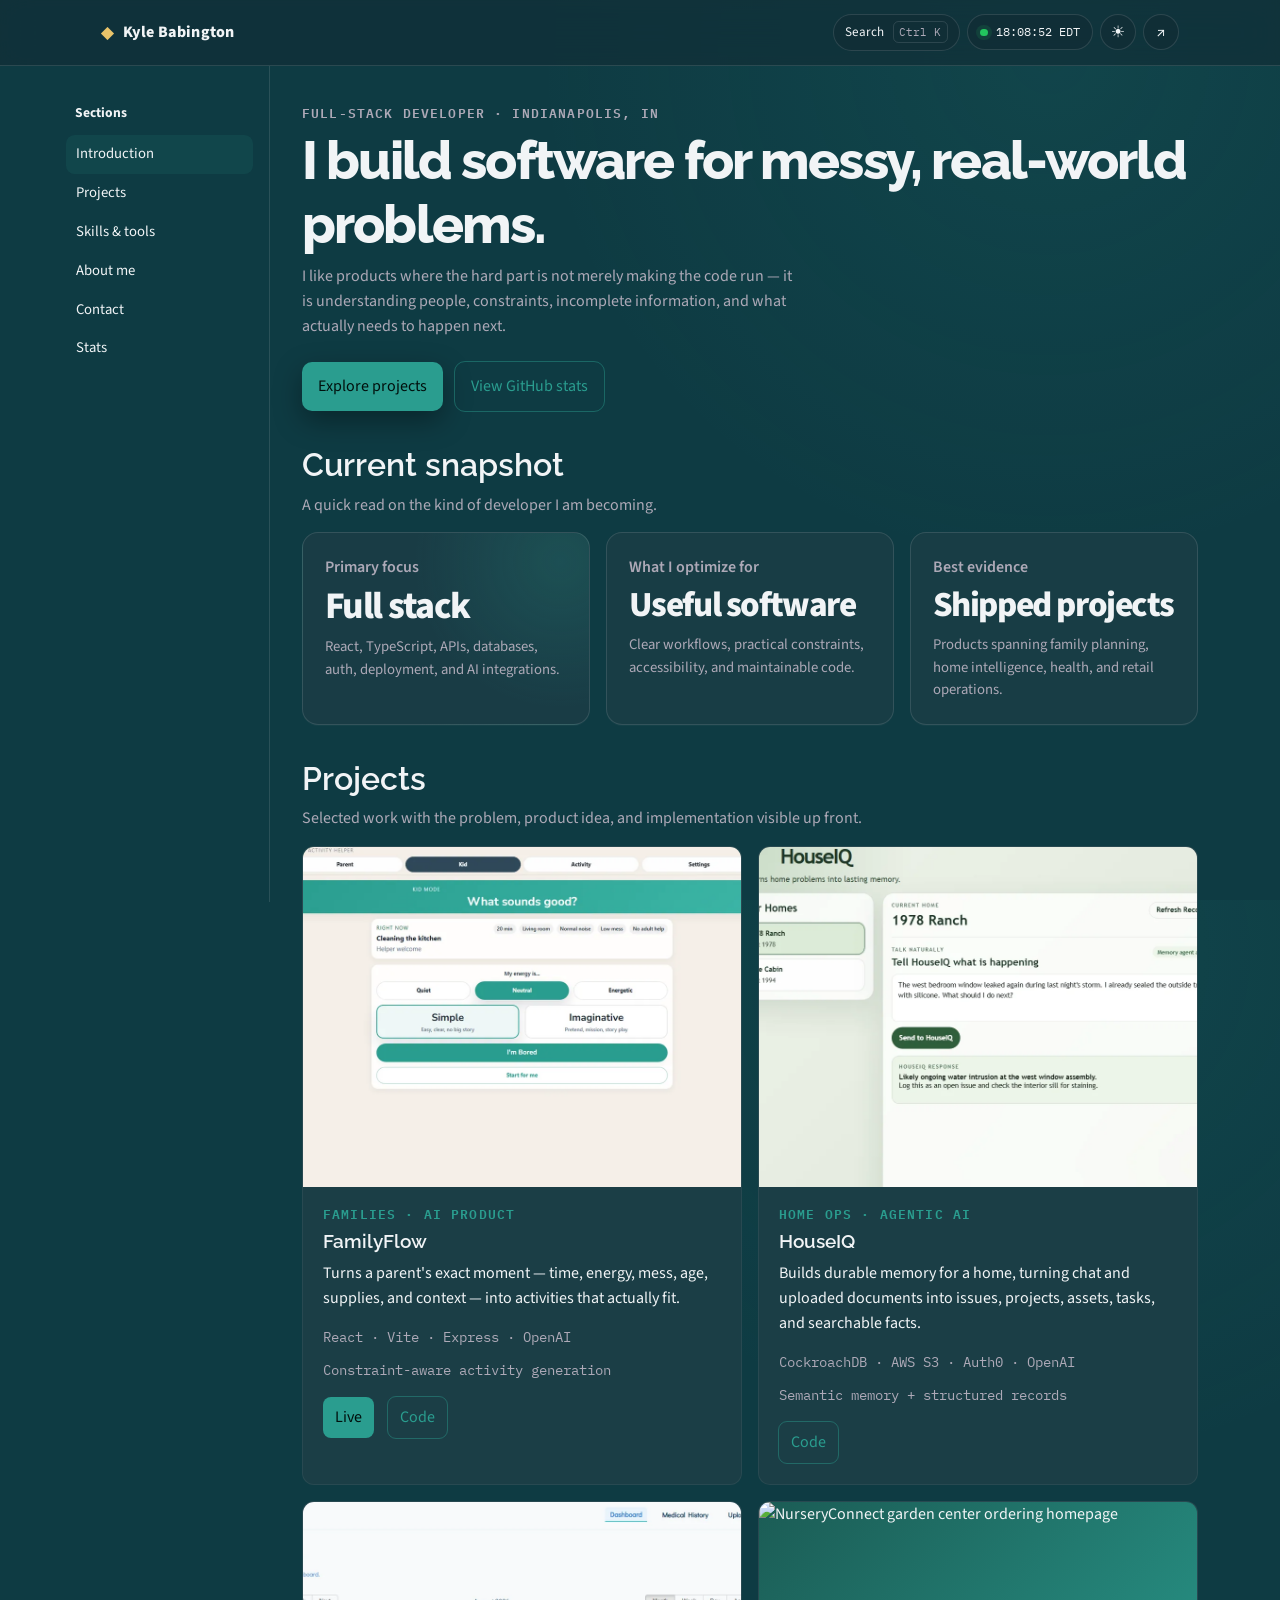
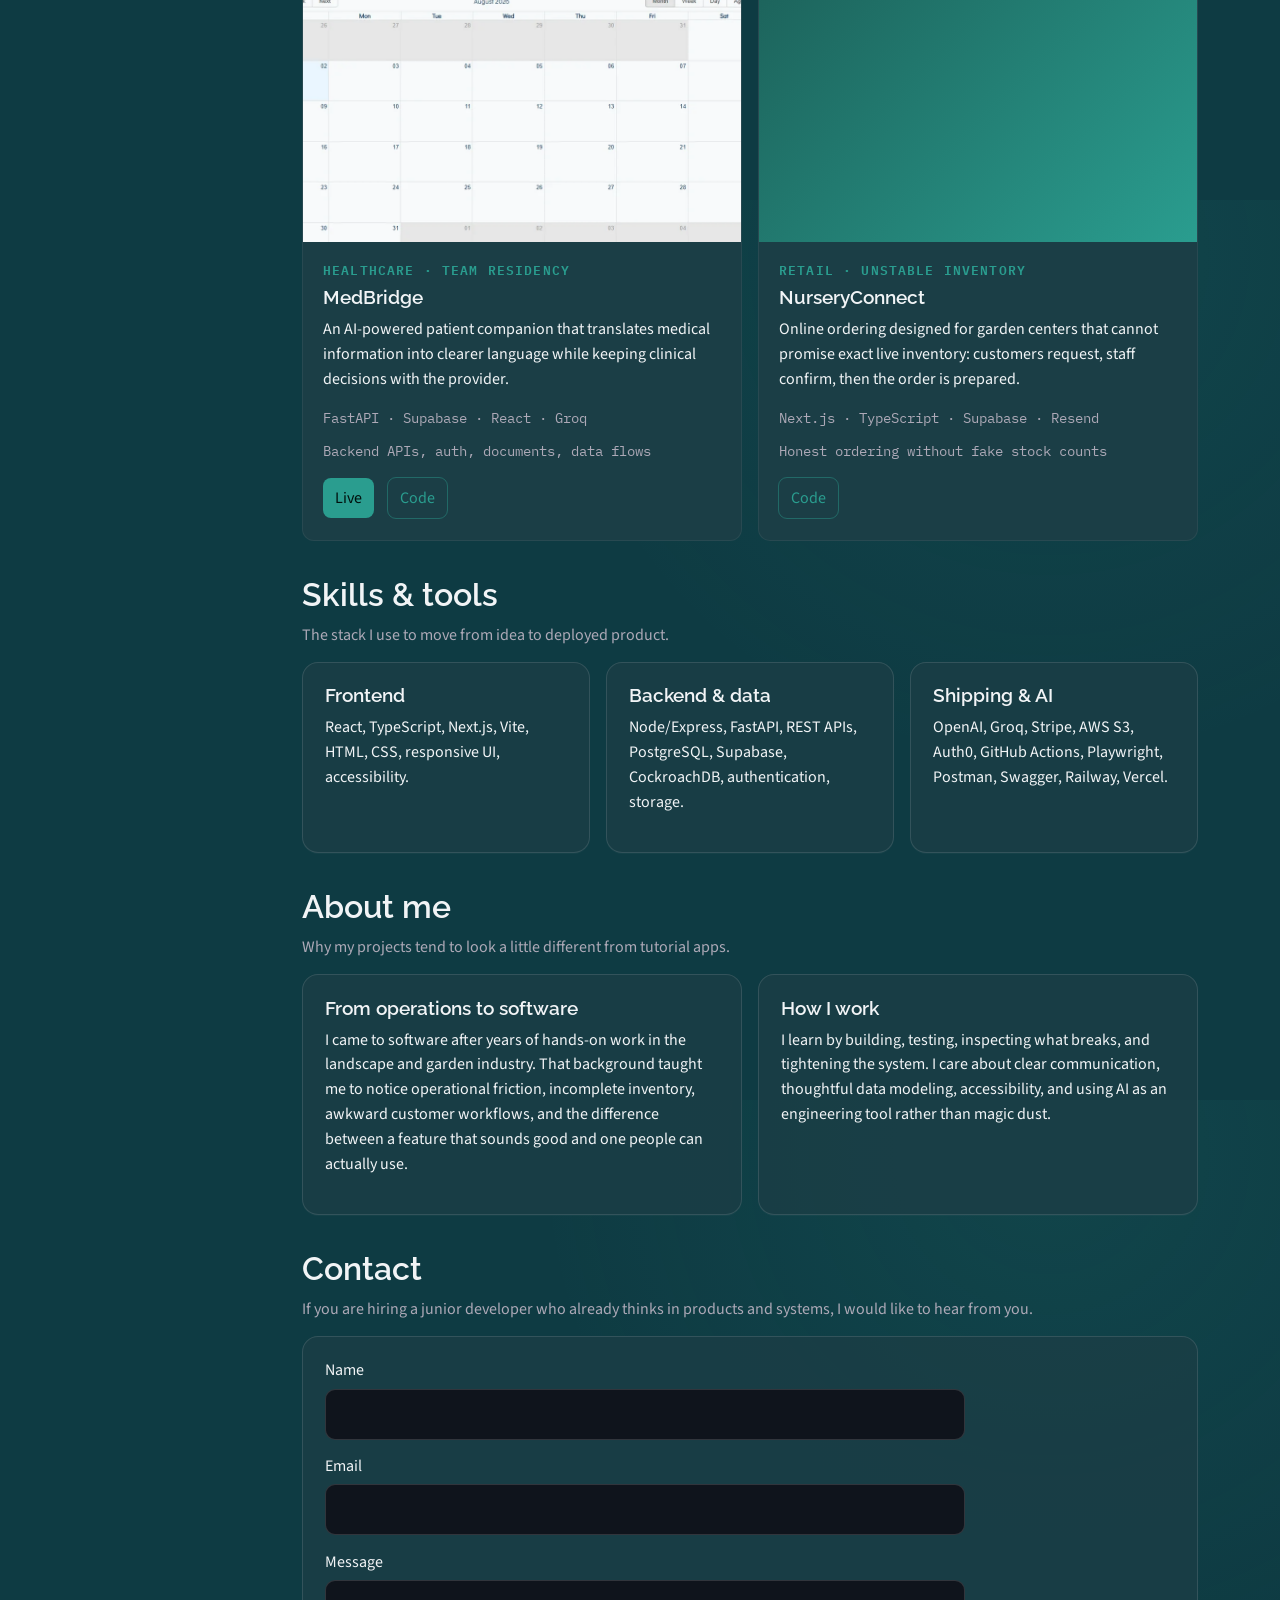
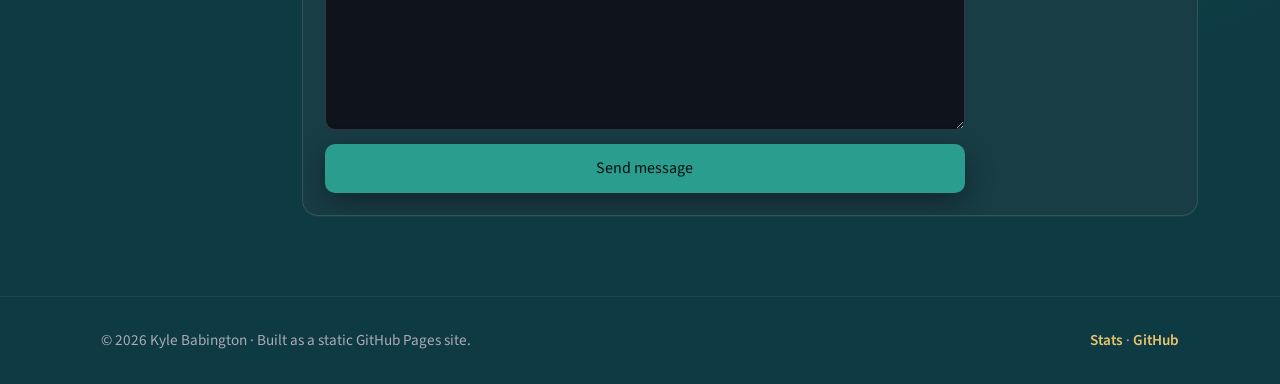
==== commit 43aef8c9: "Redesign portfolio with stats-inspired dashboard layout" ====
--- a/index.html
+++ b/index.html
@@ -1,748 +1,139 @@
-<!DOCTYPE html>
+<!doctype html>
 <html lang="en">
-  <head>
-    <meta charset="utf-8" />
-    <meta name="viewport" content="width=device-width, initial-scale=1" />
-    <title>Kyle Babington · Portfolio</title>
-    <meta
-      name="description"
-      content="Portfolio of Kyle Babington — human-centered developer grounded in the outdoors, building accessible tech for families, homes, and care."
-    />
+<head>
+  <meta charset="utf-8" />
+  <meta name="viewport" content="width=device-width, initial-scale=1" />
+  <title>Kyle Babington · Full-Stack Developer</title>
+  <meta name="description" content="Kyle Babington — full-stack developer building practical, human-centered software for families, homes, health, and local business." />
+  <meta property="og:type" content="website" />
+  <meta property="og:title" content="Kyle Babington · Full-Stack Developer" />
+  <meta property="og:description" content="Practical, human-centered full-stack software backed by real projects." />
+  <meta property="og:image" content="https://kylebabington.github.io/assets/og-image.svg" />
+  <meta property="og:url" content="https://kylebabington.github.io/" />
+  <link rel="icon" href="assets/favicon.svg" type="image/svg+xml" />
+  <link rel="preconnect" href="https://fonts.gstatic.com" crossorigin />
+  <link href="https://fonts.googleapis.com/css2?family=IBM+Plex+Mono:wght@400;600&family=Raleway:wght@500;600;700;800&family=Source+Sans+3:wght@400;600&display=swap" rel="stylesheet" />
+  <link rel="stylesheet" href="css/personalPortfolio.css" />
+  <link rel="stylesheet" href="css/reference-inspired.css" />
+  <script src="js/dashboard.js" defer></script>
+</head>
+<body class="stats-body">
+  <a class="skip-link" href="#main">Skip to content</a>
 
-    <!-- Open Graph / Twitter -->
-    <meta property="og:type" content="website" />
-    <meta property="og:title" content="Kyle Babington · Portfolio" />
-    <meta
-      property="og:description"
-      content="Human-centered developer — from trails to tools. Building tech for families, homes, and care."
-    />
-    <meta
-      property="og:image"
-      content="https://kylebabington.github.io/assets/og-image.svg"
-    />
-    <meta property="og:url" content="https://kylebabington.github.io/" />
-    <meta name="twitter:card" content="summary_large_image" />
-    <meta name="twitter:title" content="Kyle Babington · Portfolio" />
-    <meta
-      name="twitter:description"
-      content="Human-centered developer — from trails to tools. Building tech for families, homes, and care."
-    />
-    <meta
-      name="twitter:image"
-      content="https://kylebabington.github.io/assets/og-image.svg"
-    />
+  <header class="site-header" role="banner">
+    <nav class="navBar" aria-label="Primary">
+      <a class="brand" href="#main"><span class="brand__mark" aria-hidden="true">◆</span><span class="brand__text">Kyle Babington</span></a>
+      <div class="dashboard-controls">
+        <button class="command-trigger" type="button" data-command-trigger aria-label="Open command menu">Search <kbd>Ctrl K</kbd></button>
+        <div class="dashboard-clock" aria-label="Local time in Indianapolis"><span class="dashboard-clock__dot" aria-hidden="true"></span><span data-live-clock>--:--:--</span></div>
+        <button class="dashboard-icon-btn" type="button" data-theme-toggle aria-label="Switch theme">☀</button>
+        <a class="dashboard-icon-btn" href="https://github.com/kylebabington" target="_blank" rel="noopener noreferrer" aria-label="GitHub">↗</a>
+      </div>
+    </nav>
+  </header>
 
-    <link rel="icon" href="assets/favicon.svg" type="image/svg+xml" />
+  <div class="stats-shell">
+    <aside class="stats-sidebar" aria-label="Portfolio sections">
+      <div class="stats-sidebar__title">Sections</div>
+      <a href="#intro" aria-current="page">Introduction</a>
+      <a href="#projects">Projects</a>
+      <a href="#skills">Skills &amp; tools</a>
+      <a href="#about">About me</a>
+      <a href="#contact">Contact</a>
+      <a href="stats.html">Stats</a>
+    </aside>
 
-    <link rel="preconnect" href="https://fonts.gstatic.com" crossorigin />
-    <link
-      href="https://fonts.googleapis.com/css2?family=IBM+Plex+Mono:wght@400;600&family=Raleway:wght@500;600;700;800&family=Source+Sans+3:wght@400;600&display=swap"
-      rel="stylesheet"
-    />
-
-    <link rel="stylesheet" href="css/personalPortfolio.css" />
-    <script src="js/personalPortfolio.js" defer></script>
-  </head>
-  <body>
-    <a class="skip-link" href="#main">Skip to content</a>
-
-    <header class="site-header" role="banner">
-      <nav class="navBar" aria-label="Primary">
-        <a class="brand" href="#main">
-          <span class="brand__mark" aria-hidden="true">◆</span>
-          <span class="brand__text">Kyle Babington</span>
-        </a>
-
-        <button
-          class="nav-toggle"
-          aria-label="Toggle navigation menu"
-          aria-expanded="false"
-          aria-controls="nav-menu"
-        >
-          <span aria-hidden="true">☰</span>
-        </button>
-
-        <div class="nav-overlay" aria-hidden="true"></div>
-        <ul class="nav__links" id="nav-menu">
-          <li><a href="#projects">Projects</a></li>
-          <li><a href="#story">How I build</a></li>
-          <li><a href="#about">About</a></li>
-          <li><a href="#contact">Contact</a></li>
-        </ul>
-      </nav>
-    </header>
-
-    <main id="main" tabindex="-1">
-      <section class="hero" aria-labelledby="hero-title">
-        <div class="hero__media" aria-hidden="true">
-          <img
-            class="hero__img"
-            src="assets/about/hero-wilderness.jpg"
-            alt=""
-            width="1920"
-            height="1080"
-            fetchpriority="high"
-          />
-        </div>
-        <div class="hero__scrim" aria-hidden="true"></div>
-        <div class="container hero__inner">
-          <p class="hero__brand">Kyle Babington</p>
-          <h1 id="hero-title">Human-centered developer</h1>
-          <p class="hero__tagline">
-            From trails to tools — building tech that helps families, homes, and
-            care in real life.
-          </p>
-          <div class="hero__cta">
-            <a class="btn" href="#projects">See Projects</a>
-            <a class="btn btn--ghost" href="#contact">Work with me</a>
-          </div>
+    <main id="main" class="stats-main" tabindex="-1">
+      <section id="intro" class="stats-header" aria-labelledby="hero-title">
+        <p class="stats-eyebrow">Full-stack developer · Indianapolis, IN</p>
+        <h1 id="hero-title">I build software for messy, real-world problems.</h1>
+        <p>I like products where the hard part is not merely making the code run — it is understanding people, constraints, incomplete information, and what actually needs to happen next.</p>
+        <div class="hero__cta">
+          <a class="btn" href="#projects">Explore projects</a>
+          <a class="btn btn--ghost" href="stats.html">View GitHub stats</a>
         </div>
       </section>
 
-      <section id="projects" class="section" aria-labelledby="projects-title">
-        <div class="container">
-          <h2 id="projects-title" class="reveal">Projects</h2>
-          <div class="projects-grid">
-            <article class="project-card reveal">
-              <div
-                class="project-card__media project-card__media--family"
-                data-carousel
-                tabindex="0"
-                aria-roledescription="carousel"
-                aria-label="FamilyFlow screenshots"
-              >
-                <div class="carousel">
-                  <div class="carousel__viewport">
-                    <div class="carousel__slide is-active">
-                      <img
-                        src="assets/projects/familyflow/01-kid.webp"
-                        alt="FamilyFlow kid mode activity planning UI"
-                        width="1280"
-                        height="720"
-                        loading="eager"
-                      />
-                    </div>
-                    <div class="carousel__slide" aria-hidden="true">
-                      <img
-                        src="assets/projects/familyflow/02-parent.webp"
-                        alt="FamilyFlow parent moment setup UI"
-                        width="1280"
-                        height="720"
-                        loading="lazy"
-                      />
-                    </div>
-                    <div class="carousel__slide" aria-hidden="true">
-                      <img
-                        src="assets/projects/familyflow/03-kid-profile.webp"
-                        alt="FamilyFlow kid profile creation UI"
-                        width="1280"
-                        height="720"
-                        loading="lazy"
-                      />
-                    </div>
-                    <div class="carousel__slide" aria-hidden="true">
-                      <img
-                        src="assets/projects/familyflow/04-activity.webp"
-                        alt="FamilyFlow generated imaginative activity samples"
-                        width="1280"
-                        height="720"
-                        loading="lazy"
-                      />
-                    </div>
-                  </div>
-                  <button
-                    type="button"
-                    class="carousel__btn carousel__btn--prev"
-                    aria-label="Previous FamilyFlow screenshot"
-                  >
-                    ‹
-                  </button>
-                  <button
-                    type="button"
-                    class="carousel__btn carousel__btn--next"
-                    aria-label="Next FamilyFlow screenshot"
-                  >
-                    ›
-                  </button>
-                  <div
-                    class="carousel__dots"
-                    role="tablist"
-                    aria-label="Choose screenshot"
-                  >
-                    <button
-                      type="button"
-                      class="carousel__dot is-active"
-                      role="tab"
-                      aria-selected="true"
-                      aria-label="Screenshot 1"
-                    ></button>
-                    <button
-                      type="button"
-                      class="carousel__dot"
-                      role="tab"
-                      aria-selected="false"
-                      aria-label="Screenshot 2"
-                      tabindex="-1"
-                    ></button>
-                    <button
-                      type="button"
-                      class="carousel__dot"
-                      role="tab"
-                      aria-selected="false"
-                      aria-label="Screenshot 3"
-                      tabindex="-1"
-                    ></button>
-                    <button
-                      type="button"
-                      class="carousel__dot"
-                      role="tab"
-                      aria-selected="false"
-                      aria-label="Screenshot 4"
-                      tabindex="-1"
-                    ></button>
-                  </div>
-                </div>
-              </div>
-              <div class="project-card__body">
-                <h3>FamilyFlow</h3>
-                <p>
-                  Parents set constraints; kids pick energy and style; AI
-                  suggests activities with timers and feedback for real family
-                  life.
-                </p>
-                <ul class="meta">
-                  <li>React · Vite · Express · OpenAI</li>
-                  <li>Focus: Families &amp; play</li>
-                </ul>
-                <div class="actions">
-                  <a
-                    class="btn btn--sm"
-                    href="https://family-activity-helper-production.up.railway.app/"
-                    target="_blank"
-                    rel="noopener noreferrer"
-                    >Live</a
-                  >
-                  <a
-                    class="btn btn--sm btn--ghost"
-                    href="https://github.com/kylebabington/family-activity-helper"
-                    target="_blank"
-                    rel="noopener noreferrer"
-                    >Code</a
-                  >
-                </div>
-              </div>
-            </article>
-
-            <article class="project-card reveal">
-              <div
-                class="project-card__media project-card__media--houseiq"
-                data-carousel
-                tabindex="0"
-                aria-roledescription="carousel"
-                aria-label="HouseIQ screenshots"
-              >
-                <div class="carousel">
-                  <div class="carousel__viewport">
-                    <div class="carousel__slide is-active">
-                      <img
-                        src="assets/projects/houseiq/01-chat.webp"
-                        alt="HouseIQ chat assistant for home issues"
-                        width="1280"
-                        height="720"
-                        loading="eager"
-                      />
-                    </div>
-                    <div class="carousel__slide" aria-hidden="true">
-                      <img
-                        src="assets/projects/houseiq/02-documents.webp"
-                        alt="HouseIQ documents and upload UI"
-                        width="1280"
-                        height="720"
-                        loading="lazy"
-                      />
-                    </div>
-                    <div class="carousel__slide" aria-hidden="true">
-                      <img
-                        src="assets/projects/houseiq/03-issues.webp"
-                        alt="HouseIQ open issues and repair tracking UI"
-                        width="1280"
-                        height="720"
-                        loading="lazy"
-                      />
-                    </div>
-                  </div>
-                  <button
-                    type="button"
-                    class="carousel__btn carousel__btn--prev"
-                    aria-label="Previous HouseIQ screenshot"
-                  >
-                    ‹
-                  </button>
-                  <button
-                    type="button"
-                    class="carousel__btn carousel__btn--next"
-                    aria-label="Next HouseIQ screenshot"
-                  >
-                    ›
-                  </button>
-                  <div
-                    class="carousel__dots"
-                    role="tablist"
-                    aria-label="Choose screenshot"
-                  >
-                    <button
-                      type="button"
-                      class="carousel__dot is-active"
-                      role="tab"
-                      aria-selected="true"
-                      aria-label="Screenshot 1"
-                    ></button>
-                    <button
-                      type="button"
-                      class="carousel__dot"
-                      role="tab"
-                      aria-selected="false"
-                      aria-label="Screenshot 2"
-                      tabindex="-1"
-                    ></button>
-                    <button
-                      type="button"
-                      class="carousel__dot"
-                      role="tab"
-                      aria-selected="false"
-                      aria-label="Screenshot 3"
-                      tabindex="-1"
-                    ></button>
-                  </div>
-                </div>
-              </div>
-              <div class="project-card__body">
-                <h3>HouseIQ</h3>
-                <p>
-                  Agentic home-memory assistant: chat and uploads turn into
-                  issues, repairs, appliances, and long-term home facts.
-                </p>
-                <ul class="meta">
-                  <li>CockroachDB · AWS S3 · Auth0 · OpenAI</li>
-                  <li>Focus: Home ops</li>
-                </ul>
-                <div class="actions">
-                  <a
-                    class="btn btn--sm btn--ghost"
-                    href="https://github.com/kylebabington/HouseIQ"
-                    target="_blank"
-                    rel="noopener noreferrer"
-                    >Code</a
-                  >
-                  <a class="text-link" href="#contact">Demo on request</a>
-                </div>
-              </div>
-            </article>
-
-            <article class="project-card reveal">
-              <div
-                class="project-card__media project-card__media--medbridge"
-                data-carousel
-                tabindex="0"
-                aria-roledescription="carousel"
-                aria-label="MedBridge screenshots"
-              >
-                <div class="carousel">
-                  <div class="carousel__viewport">
-                    <div class="carousel__slide is-active">
-                      <img
-                        src="assets/projects/medbridge/02-vault.webp"
-                        alt="MedBridge document vault upload UI"
-                        width="1280"
-                        height="720"
-                        loading="eager"
-                      />
-                    </div>
-                    <div class="carousel__slide" aria-hidden="true">
-                      <img
-                        src="assets/projects/medbridge/03-history.webp"
-                        alt="MedBridge medical history documents UI"
-                        width="1280"
-                        height="720"
-                        loading="lazy"
-                      />
-                    </div>
-                    <div class="carousel__slide" aria-hidden="true">
-                      <img
-                        src="assets/projects/medbridge/01-dashboard.webp"
-                        alt="MedBridge dashboard calendar UI"
-                        width="1280"
-                        height="720"
-                        loading="lazy"
-                      />
-                    </div>
-                  </div>
-                  <button
-                    type="button"
-                    class="carousel__btn carousel__btn--prev"
-                    aria-label="Previous MedBridge screenshot"
-                  >
-                    ‹
-                  </button>
-                  <button
-                    type="button"
-                    class="carousel__btn carousel__btn--next"
-                    aria-label="Next MedBridge screenshot"
-                  >
-                    ›
-                  </button>
-                  <div
-                    class="carousel__dots"
-                    role="tablist"
-                    aria-label="Choose screenshot"
-                  >
-                    <button
-                      type="button"
-                      class="carousel__dot is-active"
-                      role="tab"
-                      aria-selected="true"
-                      aria-label="Screenshot 1"
-                    ></button>
-                    <button
-                      type="button"
-                      class="carousel__dot"
-                      role="tab"
-                      aria-selected="false"
-                      aria-label="Screenshot 2"
-                      tabindex="-1"
-                    ></button>
-                    <button
-                      type="button"
-                      class="carousel__dot"
-                      role="tab"
-                      aria-selected="false"
-                      aria-label="Screenshot 3"
-                      tabindex="-1"
-                    ></button>
-                  </div>
-                </div>
-              </div>
-              <div class="project-card__body">
-                <h3>MedBridge</h3>
-                <p>
-                  Team residency AI patient companion — plain-language
-                  summaries, chat, and care tools. I focused on the FastAPI
-                  backend.
-                </p>
-                <ul class="meta">
-                  <li>FastAPI · Groq · React · Supabase</li>
-                  <li>Focus: Health &amp; care</li>
-                </ul>
-                <div class="actions">
-                  <a
-                    class="btn btn--sm"
-                    href="https://med-bridge-b.vercel.app/"
-                    target="_blank"
-                    rel="noopener noreferrer"
-                    >Live</a
-                  >
-                  <a
-                    class="btn btn--sm btn--ghost"
-                    href="https://github.com/Coding-Temple-Tech-Residency/MedBridge-B"
-                    target="_blank"
-                    rel="noopener noreferrer"
-                    >Code</a
-                  >
-                </div>
-              </div>
-            </article>
-
-            <article class="project-card reveal">
-              <div
-                class="project-card__media project-card__media--garden"
-                data-carousel
-                tabindex="0"
-                aria-roledescription="carousel"
-                aria-label="NurseryConnect screenshots"
-              >
-                <div class="carousel">
-                  <div class="carousel__viewport">
-                    <div class="carousel__slide is-active">
-                      <img
-                        src="assets/projects/garden/01-home.webp"
-                        alt="NurseryConnect homepage"
-                        width="1280"
-                        height="720"
-                        loading="eager"
-                      />
-                    </div>
-                    <div class="carousel__slide" aria-hidden="true">
-                      <img
-                        src="assets/projects/garden/02-workflow.webp"
-                        alt="NurseryConnect how ordering works workflow steps"
-                        width="1280"
-                        height="720"
-                        loading="lazy"
-                      />
-                    </div>
-                    <div class="carousel__slide" aria-hidden="true">
-                      <img
-                        src="assets/projects/garden/03-admin.webp"
-                        alt="NurseryConnect staff admin sign-in"
-                        width="1280"
-                        height="720"
-                        loading="lazy"
-                      />
-                    </div>
-                  </div>
-                  <button
-                    type="button"
-                    class="carousel__btn carousel__btn--prev"
-                    aria-label="Previous NurseryConnect screenshot"
-                  >
-                    ‹
-                  </button>
-                  <button
-                    type="button"
-                    class="carousel__btn carousel__btn--next"
-                    aria-label="Next NurseryConnect screenshot"
-                  >
-                    ›
-                  </button>
-                  <div
-                    class="carousel__dots"
-                    role="tablist"
-                    aria-label="Choose screenshot"
-                  >
-                    <button
-                      type="button"
-                      class="carousel__dot is-active"
-                      role="tab"
-                      aria-selected="true"
-                      aria-label="Screenshot 1"
-                    ></button>
-                    <button
-                      type="button"
-                      class="carousel__dot"
-                      role="tab"
-                      aria-selected="false"
-                      aria-label="Screenshot 2"
-                      tabindex="-1"
-                    ></button>
-                    <button
-                      type="button"
-                      class="carousel__dot"
-                      role="tab"
-                      aria-selected="false"
-                      aria-label="Screenshot 3"
-                      tabindex="-1"
-                    ></button>
-                  </div>
-                </div>
-              </div>
-              <div class="project-card__body">
-                <h3>NurseryConnect</h3>
-                <p>
-                  Online ordering for unknown inventory — customers request
-                  plants; the garden center confirms, gathers, and prepares
-                  without fake stock counts.
-                </p>
-                <ul class="meta">
-                  <li>Next.js · TypeScript · Supabase · Resend</li>
-                  <li>Focus: Honest commerce</li>
-                </ul>
-                <div class="actions">
-                  <a
-                    class="btn btn--sm btn--ghost"
-                    href="https://github.com/kylebabington/mock-garden-center"
-                    target="_blank"
-                    rel="noopener noreferrer"
-                    >Code</a
-                  >
-                  <a class="text-link" href="#contact">Demo on request</a>
-                </div>
-              </div>
-            </article>
-          </div>
+      <section class="stats-section" aria-labelledby="snapshot-title">
+        <div class="stats-section__head"><h2 id="snapshot-title">Current snapshot</h2><p>A quick read on the kind of developer I am becoming.</p></div>
+        <div class="stats-grid stats-grid--3">
+          <article class="stats-card stats-card--accent"><p class="stats-card__label">Primary focus</p><span class="stats-card__value" style="font-size:clamp(1.6rem,4vw,2.35rem)">Full stack</span><p class="stats-card__detail">React, TypeScript, APIs, databases, auth, deployment, and AI integrations.</p></article>
+          <article class="stats-card"><p class="stats-card__label">What I optimize for</p><span class="stats-card__value" style="font-size:clamp(1.55rem,4vw,2.2rem)">Useful software</span><p class="stats-card__detail">Clear workflows, practical constraints, accessibility, and maintainable code.</p></article>
+          <article class="stats-card"><p class="stats-card__label">Best evidence</p><span class="stats-card__value" style="font-size:clamp(1.55rem,4vw,2.2rem)">Shipped projects</span><p class="stats-card__detail">Products spanning family planning, home intelligence, health, and retail operations.</p></article>
         </div>
       </section>
 
-      <section id="story" class="section section--story" aria-labelledby="story-title">
-        <div class="container story">
-          <div class="story__media reveal">
-            <img
-              src="assets/projects/familyflow/01-kid.webp"
-              alt="FamilyFlow kid mode — choosing energy and activity style"
-              width="1280"
-              height="720"
-              loading="lazy"
-            />
-          </div>
-          <div class="story__body reveal">
-            <p class="story__eyebrow">A closer look</p>
-            <h2 id="story-title">How I build: FamilyFlow</h2>
-            <p>
-              <strong>The problem.</strong> Parents need a quiet window to
-              cook, rest, or reset — and kids need something to do that fits the
-              house right now: noise, mess, time, and whether an adult can help.
-            </p>
-            <p>
-              <strong>Who it’s for.</strong> Real households, not idealized
-              ones. Parent mode sets hard constraints; kid mode asks for energy
-              and style in plain language so children can steer without fighting
-              the rules.
-            </p>
-            <p>
-              <strong>Decisions that mattered.</strong> Separate parent and kid
-              modes so power and play don’t collide. Constraints as the source
-              of truth before any AI suggestion. Timers and feedback so the
-              activity lives in the room, not only in a chat reply.
-            </p>
-            <p>
-              <strong>Next.</strong> Richer profiles over time, better
-              accessibility in kid mode, and suggestions that learn what
-              actually worked for each family.
-            </p>
-            <p class="story__cta">
-              <a
-                class="btn btn--sm"
-                href="https://family-activity-helper-production.up.railway.app/"
-                target="_blank"
-                rel="noopener noreferrer"
-                >Try FamilyFlow</a
-              >
-              <a class="text-link" href="#projects">Back to projects</a>
-            </p>
-          </div>
+      <section id="projects" class="stats-section" aria-labelledby="projects-title">
+        <div class="stats-section__head"><h2 id="projects-title">Projects</h2><p>Selected work with the problem, product idea, and implementation visible up front.</p></div>
+        <div class="stats-grid stats-grid--2">
+          <article class="project-card">
+            <div class="project-card__media project-card__media--family"><img src="assets/projects/familyflow/01-kid.webp" alt="FamilyFlow kid mode activity planning interface" width="1280" height="720" loading="eager" /></div>
+            <div class="project-card__body"><p class="stats-eyebrow">Families · AI product</p><h3>FamilyFlow</h3><p>Turns a parent's exact moment — time, energy, mess, age, supplies, and context — into activities that actually fit.</p><ul class="meta"><li>React · Vite · Express · OpenAI</li><li>Constraint-aware activity generation</li></ul><div class="actions"><a class="btn btn--sm" href="https://family-activity-helper-production.up.railway.app/" target="_blank" rel="noopener noreferrer">Live</a><a class="btn btn--sm btn--ghost" href="https://github.com/kylebabington/family-activity-helper" target="_blank" rel="noopener noreferrer">Code</a></div></div>
+          </article>
+
+          <article class="project-card">
+            <div class="project-card__media project-card__media--houseiq"><img src="assets/projects/houseiq/01-chat.webp" alt="HouseIQ home intelligence chat interface" width="1280" height="720" loading="lazy" /></div>
+            <div class="project-card__body"><p class="stats-eyebrow">Home ops · Agentic AI</p><h3>HouseIQ</h3><p>Builds durable memory for a home, turning chat and uploaded documents into issues, projects, assets, tasks, and searchable facts.</p><ul class="meta"><li>CockroachDB · AWS S3 · Auth0 · OpenAI</li><li>Semantic memory + structured records</li></ul><div class="actions"><a class="btn btn--sm btn--ghost" href="https://github.com/kylebabington/HouseIQ" target="_blank" rel="noopener noreferrer">Code</a></div></div>
+          </article>
+
+          <article class="project-card">
+            <div class="project-card__media project-card__media--medbridge"><img src="assets/projects/medbridge/01-dashboard.webp" alt="MedBridge patient dashboard" width="1280" height="720" loading="lazy" /></div>
+            <div class="project-card__body"><p class="stats-eyebrow">Healthcare · Team residency</p><h3>MedBridge</h3><p>An AI-powered patient companion that translates medical information into clearer language while keeping clinical decisions with the provider.</p><ul class="meta"><li>FastAPI · Supabase · React · Groq</li><li>Backend APIs, auth, documents, data flows</li></ul><div class="actions"><a class="btn btn--sm" href="https://med-bridge-b.vercel.app/" target="_blank" rel="noopener noreferrer">Live</a><a class="btn btn--sm btn--ghost" href="https://github.com/Coding-Temple-Tech-Residency/MedBridge-B" target="_blank" rel="noopener noreferrer">Code</a></div></div>
+          </article>
+
+          <article class="project-card">
+            <div class="project-card__media project-card__media--garden"><img src="assets/projects/nurseryconnect/01-home.webp" alt="NurseryConnect garden center ordering homepage" width="1280" height="720" loading="lazy" /></div>
+            <div class="project-card__body"><p class="stats-eyebrow">Retail · Unstable inventory</p><h3>NurseryConnect</h3><p>Online ordering designed for garden centers that cannot promise exact live inventory: customers request, staff confirm, then the order is prepared.</p><ul class="meta"><li>Next.js · TypeScript · Supabase · Resend</li><li>Honest ordering without fake stock counts</li></ul><div class="actions"><a class="btn btn--sm btn--ghost" href="https://github.com/kylebabington/mock-garden-center" target="_blank" rel="noopener noreferrer">Code</a></div></div>
+          </article>
         </div>
       </section>
 
-      <!--
-        About photo: replace assets/about/portrait-or-trail.svg with your
-        own photo as portrait-or-trail.jpg (or .webp) and update the src below.
-      -->
-      <section id="about" class="section" aria-labelledby="about-title">
-        <div class="container about">
-          <div class="about__copy reveal">
-            <h2 id="about-title">About</h2>
-            <p>
-              I’m a hands-on, visual learner who spends as much time outdoors as
-              I do at a keyboard. Curiosity on the trail and in the workshop
-              looks the same to me — notice what’s real, respect the people
-              around you, and build something kinder than what was there before.
-            </p>
-            <p>
-              I believe technology should serve everyone. My work mixes
-              practical tinkering with empathy: full-stack tools that help
-              people navigate family life, home care, and health with more
-              clarity. I’m rooted in community, mutual aid, and accessibility —
-              digital and physical — and I try to bring inclusion and wonder
-              into code, conversation, and collaboration.
-            </p>
-            <p class="about__stack">
-              React · TypeScript · Next.js · Node · FastAPI · Postgres ·
-              Supabase · accessible UI
-            </p>
-          </div>
-          <figure class="about__figure reveal">
-            <img
-              src="assets/about/portrait-or-trail.svg"
-              alt="Placeholder for a trail or portrait photo of Kyle"
-              width="960"
-              height="1200"
-              loading="lazy"
-            />
-          </figure>
+      <section id="skills" class="stats-section" aria-labelledby="skills-title">
+        <div class="stats-section__head"><h2 id="skills-title">Skills &amp; tools</h2><p>The stack I use to move from idea to deployed product.</p></div>
+        <div class="stats-grid stats-grid--3">
+          <article class="stats-card"><h3>Frontend</h3><p>React, TypeScript, Next.js, Vite, HTML, CSS, responsive UI, accessibility.</p></article>
+          <article class="stats-card"><h3>Backend &amp; data</h3><p>Node/Express, FastAPI, REST APIs, PostgreSQL, Supabase, CockroachDB, authentication, storage.</p></article>
+          <article class="stats-card"><h3>Shipping &amp; AI</h3><p>OpenAI, Groq, Stripe, AWS S3, Auth0, GitHub Actions, Playwright, Postman, Swagger, Railway, Vercel.</p></article>
         </div>
       </section>
 
-      <section id="contact" class="section" aria-labelledby="contact-title">
-        <div class="container">
-          <h2 id="contact-title" class="reveal">Contact</h2>
-          <p class="form-help reveal">
-            Get in touch — I’d love to hear from you.
-          </p>
+      <section id="about" class="stats-section" aria-labelledby="about-title">
+        <div class="stats-section__head"><h2 id="about-title">About me</h2><p>Why my projects tend to look a little different from tutorial apps.</p></div>
+        <div class="stats-grid stats-grid--2">
+          <article class="stats-card"><h3>From operations to software</h3><p>I came to software after years of hands-on work in the landscape and garden industry. That background taught me to notice operational friction, incomplete inventory, awkward customer workflows, and the difference between a feature that sounds good and one people can actually use.</p></article>
+          <article class="stats-card"><h3>How I work</h3><p>I learn by building, testing, inspecting what breaks, and tightening the system. I care about clear communication, thoughtful data modeling, accessibility, and using AI as an engineering tool rather than magic dust.</p></article>
+        </div>
+      </section>
 
-          <ul class="contact-links reveal" role="list">
-            <li>
-              <a href="mailto:kyle.babington.dev@gmail.com">Email</a>
-            </li>
-            <li>
-              <a
-                href="https://www.linkedin.com/in/kyle-babington"
-                target="_blank"
-                rel="noopener noreferrer"
-                >LinkedIn</a
-              >
-            </li>
-            <li>
-              <a
-                href="https://github.com/kylebabington"
-                target="_blank"
-                rel="noopener noreferrer"
-                >GitHub</a
-              >
-            </li>
-            <li>
-              <a href="assets/resume.pdf">Resume</a>
-            </li>
-          </ul>
-
-          <form
-            class="contact-form reveal"
-            action="https://formspree.io/f/xzdnjzej"
-            method="POST"
-            aria-describedby="contact-help"
-            novalidate
-          >
-            <p id="contact-help" class="visually-hidden">
-              Send a message with your name, email, and a short note.
-            </p>
-            <label class="form-field">
-              <span>Name</span>
-              <input
-                type="text"
-                name="name"
-                id="contact-name"
-                autocomplete="name"
-                required
-              />
-            </label>
-            <label class="form-field">
-              <span>Email</span>
-              <input
-                type="email"
-                name="email"
-                id="contact-email"
-                autocomplete="email"
-                required
-              />
-            </label>
-            <label class="form-field">
-              <span>Message</span>
-              <textarea
-                name="message"
-                id="contact-message"
-                rows="5"
-                required
-              ></textarea>
-            </label>
-            <button class="btn" type="submit">Send</button>
+      <section id="contact" class="stats-section" aria-labelledby="contact-title">
+        <div class="stats-section__head"><h2 id="contact-title">Contact</h2><p>If you are hiring a junior developer who already thinks in products and systems, I would like to hear from you.</p></div>
+        <div class="stats-card">
+          <form class="contact-form" action="https://formspree.io/f/xzdnjzej" method="POST">
+            <label class="form-field"><span>Name</span><input type="text" name="name" autocomplete="name" required /></label>
+            <label class="form-field"><span>Email</span><input type="email" name="email" autocomplete="email" required /></label>
+            <label class="form-field"><span>Message</span><textarea name="message" rows="5" required></textarea></label>
+            <button class="btn" type="submit">Send message</button>
           </form>
         </div>
       </section>
     </main>
+  </div>
 
-    <footer class="site-footer" role="contentinfo">
-      <div class="container site-footer__inner">
-        <p>
-          © <span id="year">2026</span> Kyle Babington · Built with accessibility
-          and care.
-        </p>
-        <p class="site-footer__links">
-          <a
-            href="https://github.com/kylebabington"
-            target="_blank"
-            rel="noopener noreferrer"
-            >GitHub</a
-          >
-        </p>
-      </div>
-    </footer>
-  </body>
-</html>
+  <footer class="site-footer"><div class="container site-footer__inner"><p>© <span data-year>2026</span> Kyle Babington · Built as a static GitHub Pages site.</p><p class="site-footer__links"><a href="stats.html">Stats</a> · <a href="https://github.com/kylebabington" target="_blank" rel="noopener noreferrer">GitHub</a></p></div></footer>
+
+  <div class="command-palette" data-command-palette hidden>
+    <div class="command-panel" role="dialog" aria-modal="true" aria-label="Quick navigation">
+      <input class="command-search" data-command-search type="search" placeholder="Search pages and sections…" aria-label="Search commands" />
+      <ul class="command-list">
+        <li class="command-item" data-keywords="home introduction about"><a href="#intro"><span>Introduction</span><small>Home</small></a></li>
+        <li class="command-item" data-keywords="projects apps familyflow houseiq medbridge nursery"><a href="#projects"><span>Projects</span><small>Selected work</small></a></li>
+        <li class="command-item" data-keywords="skills tools stack technologies"><a href="#skills"><span>Skills &amp; tools</span><small>Stack</small></a></li>
+        <li class="command-item" data-keywords="about story background"><a href="#about"><span>About me</span><small>Background</small></a></li>
+        <li class="command-item" data-keywords="contact email hire"><a href="#contact"><span>Contact</span><small>Get in touch</small></a></li>
+        <li class="command-item" data-keywords="stats github metrics repositories"><a href="stats.html"><span>GitHub Stats</span><small>Dashboard</small></a></li>
+        <li class="command-item" data-keywords="github profile source"><a href="https://github.com/kylebabington" target="_blank" rel="noopener noreferrer"><span>GitHub Profile</span><small>External ↗</small></a></li>
+      </ul>
+    </div>
+  </div>
+</body>
+</html>
--- a/css/reference-inspired.css
+++ b/css/reference-inspired.css
@@ -0,0 +1,387 @@
+/* Reference-inspired dashboard layer: adapted for Kyle's existing static portfolio. */
+:root {
+  --dash-border: color-mix(in srgb, var(--text) 12%, transparent);
+  --dash-muted-bg: color-mix(in srgb, var(--surface) 78%, transparent);
+  --dash-glass: color-mix(in srgb, var(--surface) 72%, transparent);
+}
+
+html[data-theme='light'] {
+  --bg: #f7f8f8;
+  --surface: #ffffff;
+  --card: #ffffff;
+  --text: #17252a;
+  --muted: #607078;
+  --accent: #157f73;
+  --accent-2: #a66b00;
+  --ring: #0ea5e9;
+  --shadow: 0 10px 30px rgba(15, 23, 42, 0.08);
+  --dash-border: rgba(15, 23, 42, 0.12);
+  --dash-muted-bg: rgba(15, 23, 42, 0.035);
+  --dash-glass: rgba(255, 255, 255, 0.78);
+}
+
+.site-header {
+  background: var(--dash-glass);
+  backdrop-filter: blur(16px) saturate(1.15);
+  -webkit-backdrop-filter: blur(16px) saturate(1.15);
+  border-bottom: 1px solid var(--dash-border);
+}
+
+.navBar {
+  gap: 0.75rem;
+}
+
+.dashboard-controls {
+  display: flex;
+  align-items: center;
+  gap: 0.45rem;
+  margin-left: auto;
+}
+
+.dashboard-clock,
+.dashboard-icon-btn,
+.command-trigger {
+  border: 1px solid var(--dash-border);
+  background: var(--dash-muted-bg);
+  color: var(--text);
+  border-radius: 999px;
+  min-height: 2.25rem;
+}
+
+.dashboard-clock {
+  display: none;
+  align-items: center;
+  gap: 0.5rem;
+  padding: 0.42rem 0.75rem;
+  font-family: 'IBM Plex Mono', monospace;
+  font-size: 0.76rem;
+  font-variant-numeric: tabular-nums;
+  white-space: nowrap;
+}
+
+.dashboard-clock__dot {
+  width: 0.45rem;
+  height: 0.45rem;
+  border-radius: 999px;
+  background: #22c55e;
+  box-shadow: 0 0 0 4px rgba(34, 197, 94, 0.12);
+}
+
+.dashboard-icon-btn {
+  width: 2.25rem;
+  padding: 0;
+  display: inline-grid;
+  place-items: center;
+  cursor: pointer;
+  font: inherit;
+  transition: transform 0.18s ease, background 0.18s ease;
+}
+
+.dashboard-icon-btn:hover,
+.command-trigger:hover {
+  transform: translateY(-1px);
+  background: color-mix(in srgb, var(--accent) 10%, var(--dash-muted-bg));
+}
+
+.command-trigger {
+  display: none;
+  align-items: center;
+  gap: 0.55rem;
+  padding: 0.42rem 0.7rem;
+  font: inherit;
+  font-size: 0.82rem;
+  cursor: pointer;
+}
+
+.command-trigger kbd {
+  padding: 0.08rem 0.35rem;
+  border-radius: 0.35rem;
+  border: 1px solid var(--dash-border);
+  color: var(--muted);
+  font-family: 'IBM Plex Mono', monospace;
+  font-size: 0.7rem;
+}
+
+.command-palette[hidden] { display: none; }
+.command-palette {
+  position: fixed;
+  inset: 0;
+  z-index: 1000;
+  display: grid;
+  place-items: start center;
+  padding: min(16vh, 8rem) 1rem 1rem;
+  background: rgba(2, 8, 12, 0.56);
+  backdrop-filter: blur(10px);
+}
+
+.command-panel {
+  width: min(620px, 100%);
+  background: color-mix(in srgb, var(--surface) 94%, transparent);
+  border: 1px solid var(--dash-border);
+  border-radius: 1rem;
+  box-shadow: 0 30px 80px rgba(0, 0, 0, 0.35);
+  overflow: hidden;
+}
+
+.command-search {
+  width: 100%;
+  border: 0;
+  border-bottom: 1px solid var(--dash-border);
+  background: transparent;
+  color: var(--text);
+  padding: 1rem 1.1rem;
+  font: inherit;
+  font-size: 1rem;
+  outline: none;
+}
+
+.command-list {
+  list-style: none;
+  padding: 0.5rem;
+  margin: 0;
+  max-height: min(55vh, 430px);
+  overflow: auto;
+}
+
+.command-item button,
+.command-item a {
+  width: 100%;
+  display: flex;
+  justify-content: space-between;
+  align-items: center;
+  gap: 1rem;
+  padding: 0.7rem 0.8rem;
+  border: 0;
+  border-radius: 0.65rem;
+  background: transparent;
+  color: var(--text);
+  text-align: left;
+  font: inherit;
+  cursor: pointer;
+  text-decoration: none;
+}
+
+.command-item button:hover,
+.command-item a:hover,
+.command-item.is-active button,
+.command-item.is-active a {
+  background: color-mix(in srgb, var(--accent) 12%, transparent);
+}
+
+.command-item small { color: var(--muted); }
+
+/* Dedicated stats page */
+.stats-body {
+  min-height: 100%;
+  background:
+    radial-gradient(circle at 82% 6%, color-mix(in srgb, var(--accent) 10%, transparent), transparent 32rem),
+    var(--bg);
+}
+
+.stats-shell {
+  width: min(1180px, 100%);
+  margin: 0 auto;
+  display: grid;
+  grid-template-columns: 1fr;
+  gap: 0;
+}
+
+.stats-sidebar {
+  display: none;
+}
+
+.stats-main {
+  min-width: 0;
+  padding: 2rem 1rem 4rem;
+}
+
+.stats-eyebrow {
+  margin: 0 0 0.35rem;
+  color: var(--accent);
+  font-family: 'IBM Plex Mono', monospace;
+  font-size: 0.8rem;
+  font-weight: 600;
+  text-transform: uppercase;
+  letter-spacing: 0.09em;
+}
+
+.stats-header {
+  margin-bottom: 2rem;
+}
+
+.stats-header h1 {
+  font-size: clamp(2rem, 5vw, 3.3rem);
+  letter-spacing: -0.035em;
+}
+
+.stats-header p {
+  max-width: 62ch;
+  color: var(--muted);
+}
+
+.stats-section {
+  margin-top: 2.2rem;
+}
+
+.stats-section__head {
+  margin-bottom: 0.9rem;
+}
+
+.stats-section__head p {
+  color: var(--muted);
+  margin: 0;
+}
+
+.stats-grid {
+  display: grid;
+  grid-template-columns: 1fr;
+  gap: 1rem;
+}
+
+.stats-card {
+  position: relative;
+  overflow: hidden;
+  padding: 1.35rem;
+  border: 1px solid var(--dash-border);
+  border-radius: 1rem;
+  background: color-mix(in srgb, var(--card) 88%, transparent);
+  box-shadow: 0 1px 0 rgba(255,255,255,0.03);
+  transition: transform 0.2s ease, border-color 0.2s ease, box-shadow 0.2s ease;
+}
+
+.stats-card:hover {
+  transform: translateY(-2px);
+  border-color: color-mix(in srgb, var(--accent) 38%, var(--dash-border));
+  box-shadow: var(--shadow);
+}
+
+.stats-card__label {
+  color: var(--muted);
+  font-weight: 600;
+  margin: 0 0 0.55rem;
+}
+
+.stats-card__value {
+  display: block;
+  color: var(--text);
+  font-size: clamp(2rem, 5vw, 3rem);
+  font-weight: 800;
+  line-height: 1;
+  letter-spacing: -0.04em;
+}
+
+.stats-card__detail {
+  margin: 0.65rem 0 0;
+  color: var(--muted);
+  font-size: 0.92rem;
+}
+
+.stats-card--accent {
+  background:
+    radial-gradient(circle at 90% 15%, color-mix(in srgb, var(--accent) 20%, transparent), transparent 48%),
+    color-mix(in srgb, var(--card) 90%, transparent);
+}
+
+.stats-calendar {
+  overflow-x: auto;
+  text-align: center;
+  padding: 1rem;
+}
+
+.stats-calendar img {
+  display: block;
+  width: 100%;
+  min-width: 650px;
+  height: auto;
+  border-radius: 0.6rem;
+}
+
+.language-bars {
+  display: grid;
+  gap: 0.85rem;
+}
+.language-row {
+  display: grid;
+  grid-template-columns: minmax(95px, 0.8fr) 2fr auto;
+  gap: 0.75rem;
+  align-items: center;
+  font-size: 0.92rem;
+}
+.language-track {
+  height: 0.55rem;
+  border-radius: 999px;
+  overflow: hidden;
+  background: var(--dash-muted-bg);
+}
+.language-fill {
+  height: 100%;
+  border-radius: inherit;
+  background: linear-gradient(90deg, var(--accent), var(--accent-2));
+}
+
+.repo-list {
+  display: grid;
+  gap: 0.7rem;
+}
+.repo-row {
+  display: grid;
+  grid-template-columns: minmax(0, 1fr) auto;
+  gap: 1rem;
+  padding: 0.9rem 0;
+  border-bottom: 1px solid var(--dash-border);
+}
+.repo-row:last-child { border-bottom: 0; }
+.repo-row a { font-weight: 700; }
+.repo-row p { margin: 0.2rem 0 0; color: var(--muted); font-size: 0.9rem; }
+.repo-meta { color: var(--muted); font-family: 'IBM Plex Mono', monospace; font-size: 0.8rem; white-space: nowrap; }
+
+.stats-status {
+  color: var(--muted);
+  font-size: 0.9rem;
+}
+
+@media (min-width: 760px) {
+  .dashboard-clock,
+  .command-trigger { display: inline-flex; }
+  .stats-grid--2 { grid-template-columns: repeat(2, minmax(0, 1fr)); }
+  .stats-grid--3 { grid-template-columns: repeat(3, minmax(0, 1fr)); }
+}
+
+@media (min-width: 980px) {
+  .stats-shell {
+    grid-template-columns: 220px minmax(0, 1fr);
+  }
+  .stats-sidebar {
+    display: block;
+    position: sticky;
+    top: 4rem;
+    height: calc(100vh - 4rem);
+    padding: 2rem 1rem;
+    border-right: 1px solid var(--dash-border);
+  }
+  .stats-sidebar__title {
+    padding: 0.3rem 0.55rem;
+    margin-bottom: 0.45rem;
+    font-size: 0.85rem;
+    font-weight: 700;
+  }
+  .stats-sidebar a {
+    display: block;
+    padding: 0.5rem 0.6rem;
+    border-radius: 0.55rem;
+    color: var(--text);
+    font-size: 0.92rem;
+    text-decoration: none;
+  }
+  .stats-sidebar a:hover,
+  .stats-sidebar a[aria-current='page'] {
+    background: color-mix(in srgb, var(--accent) 12%, transparent);
+  }
+  .stats-main { padding: 2.4rem 2rem 5rem; }
+}
+
+@media (prefers-reduced-motion: reduce) {
+  .stats-card,
+  .dashboard-icon-btn,
+  .command-trigger { transition: none; }
+}
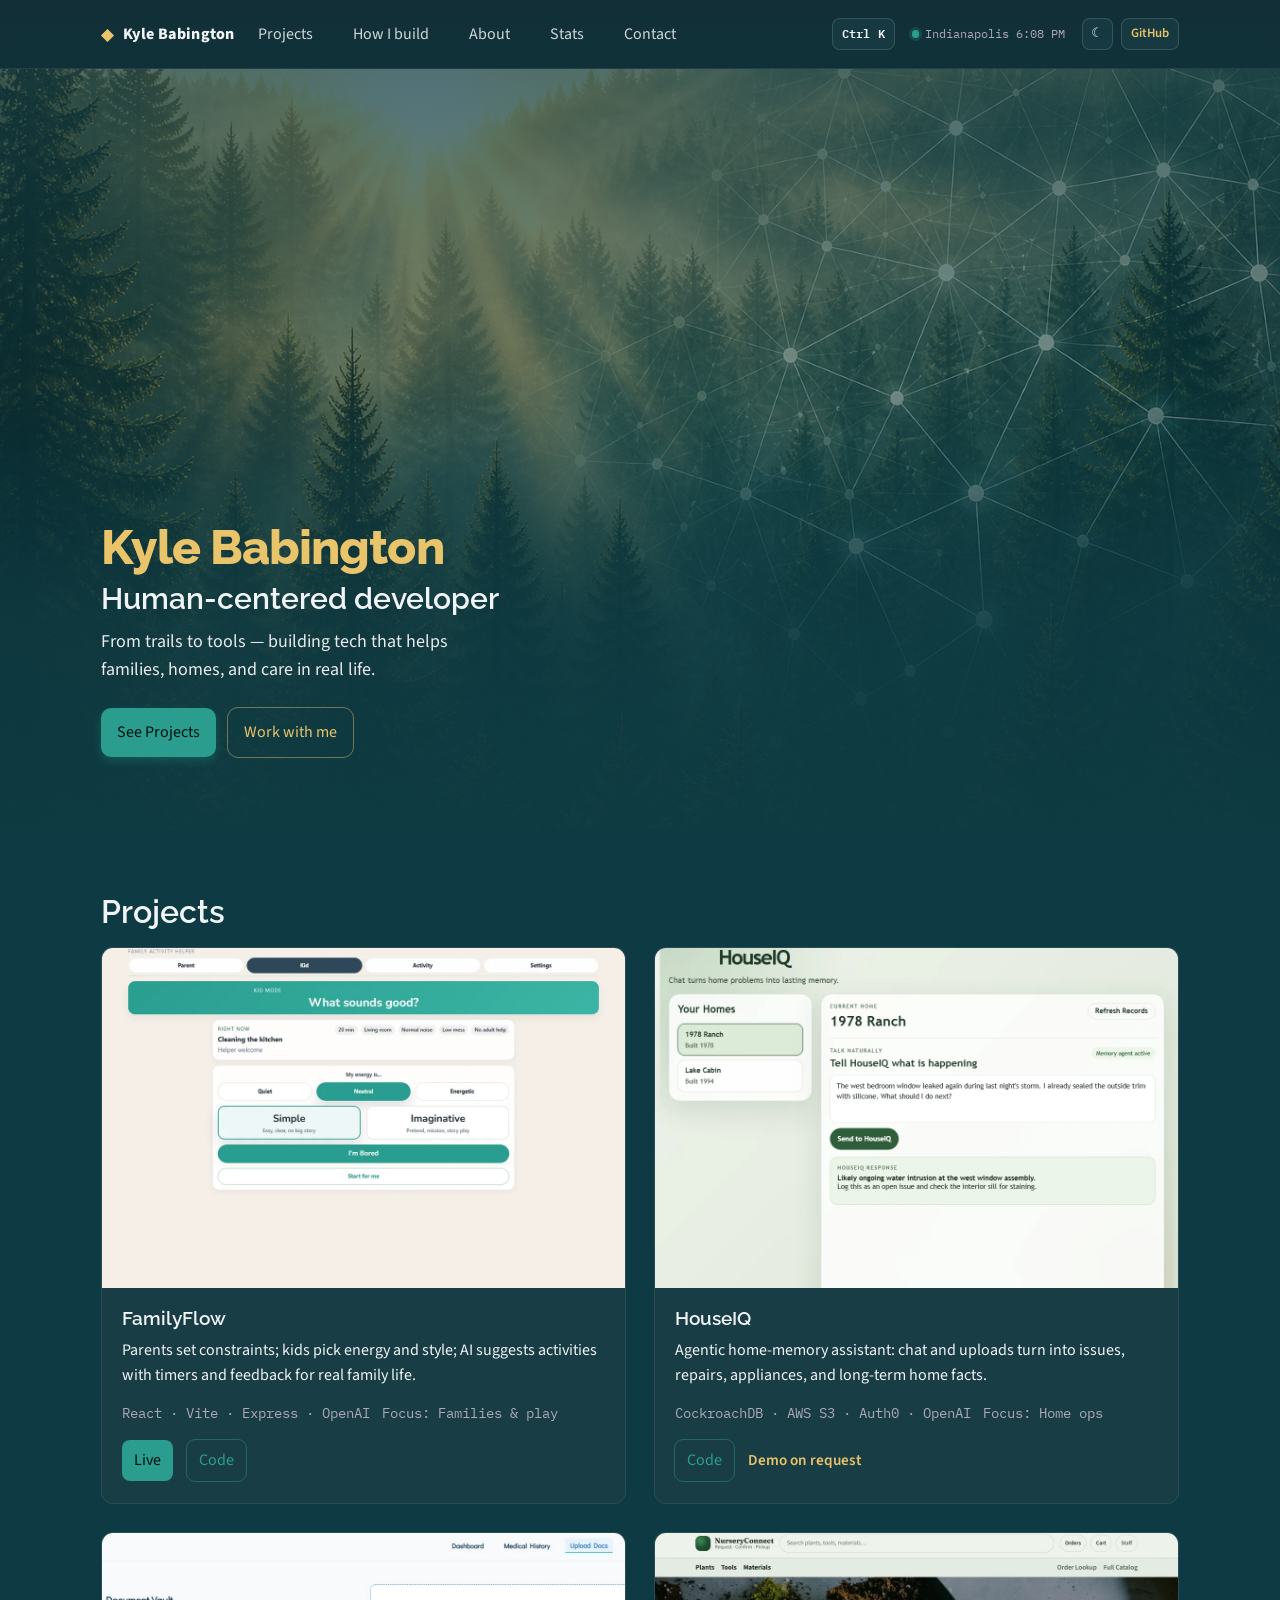
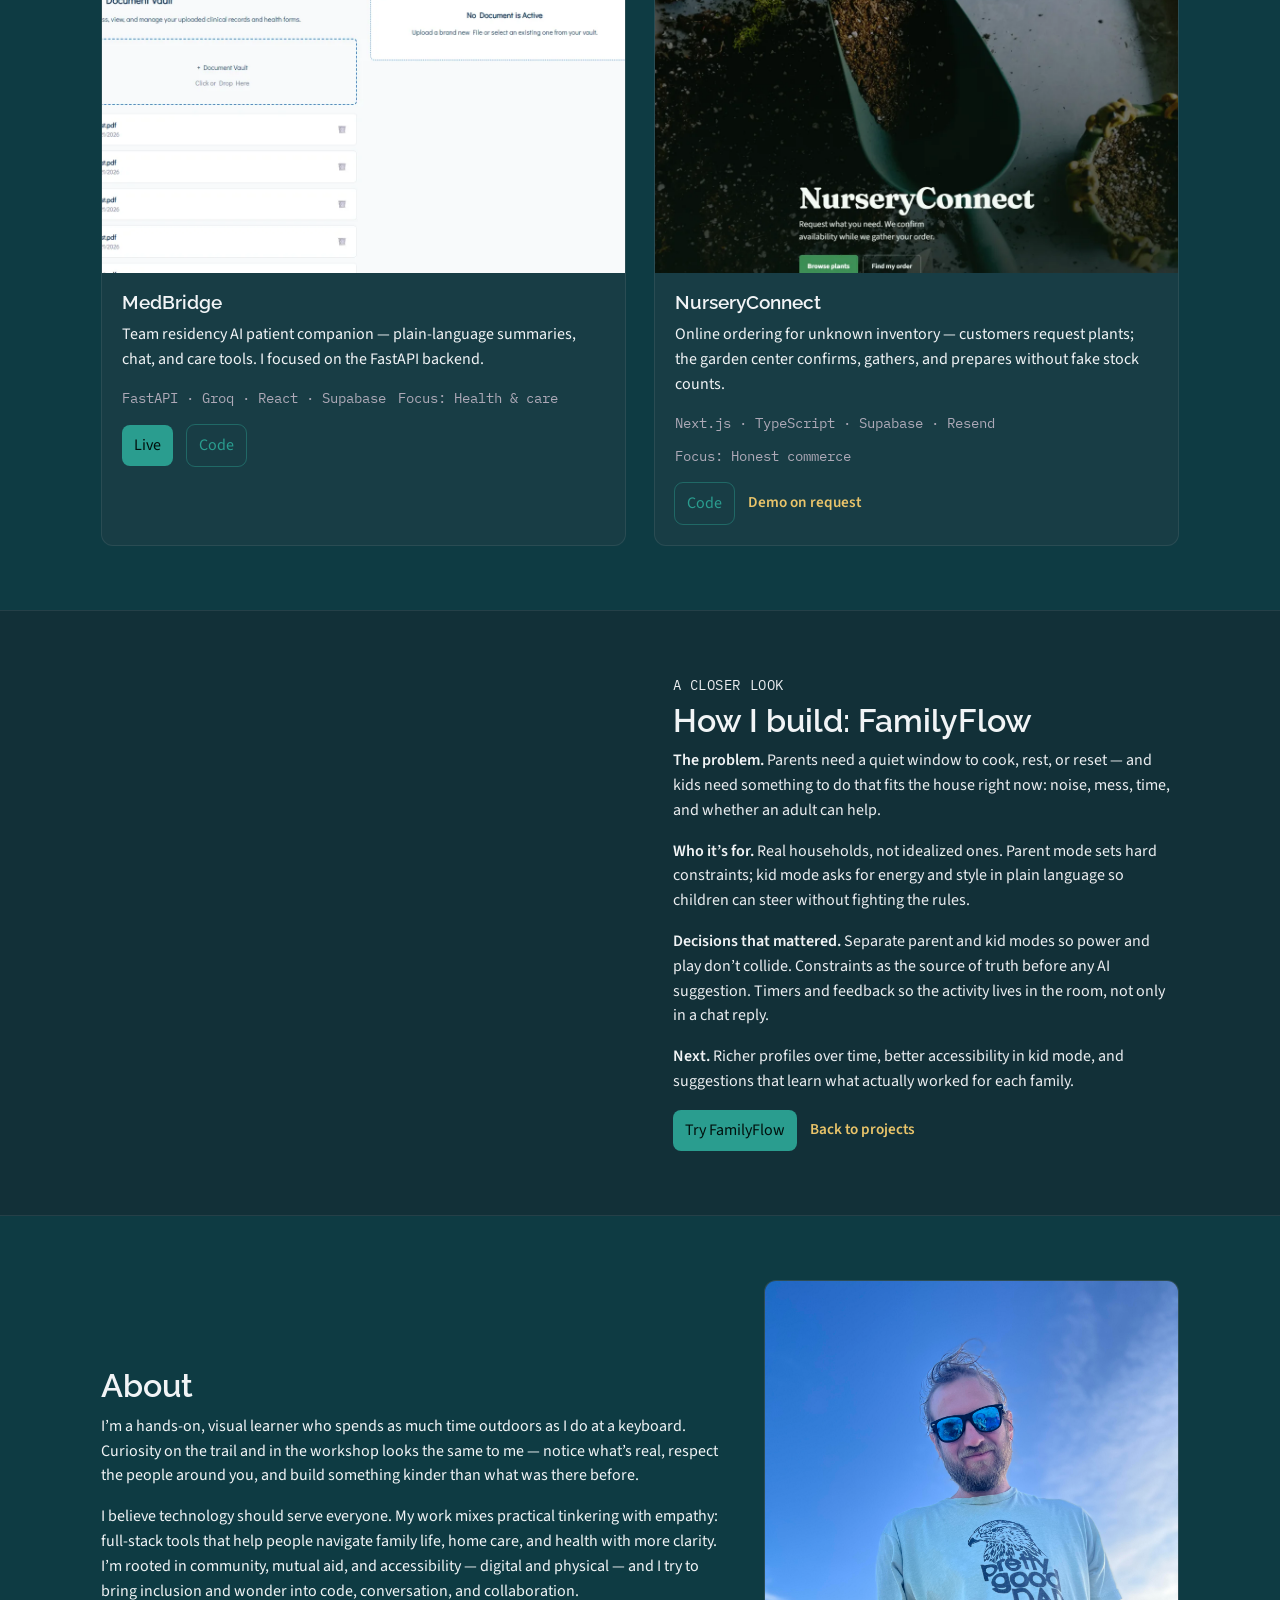
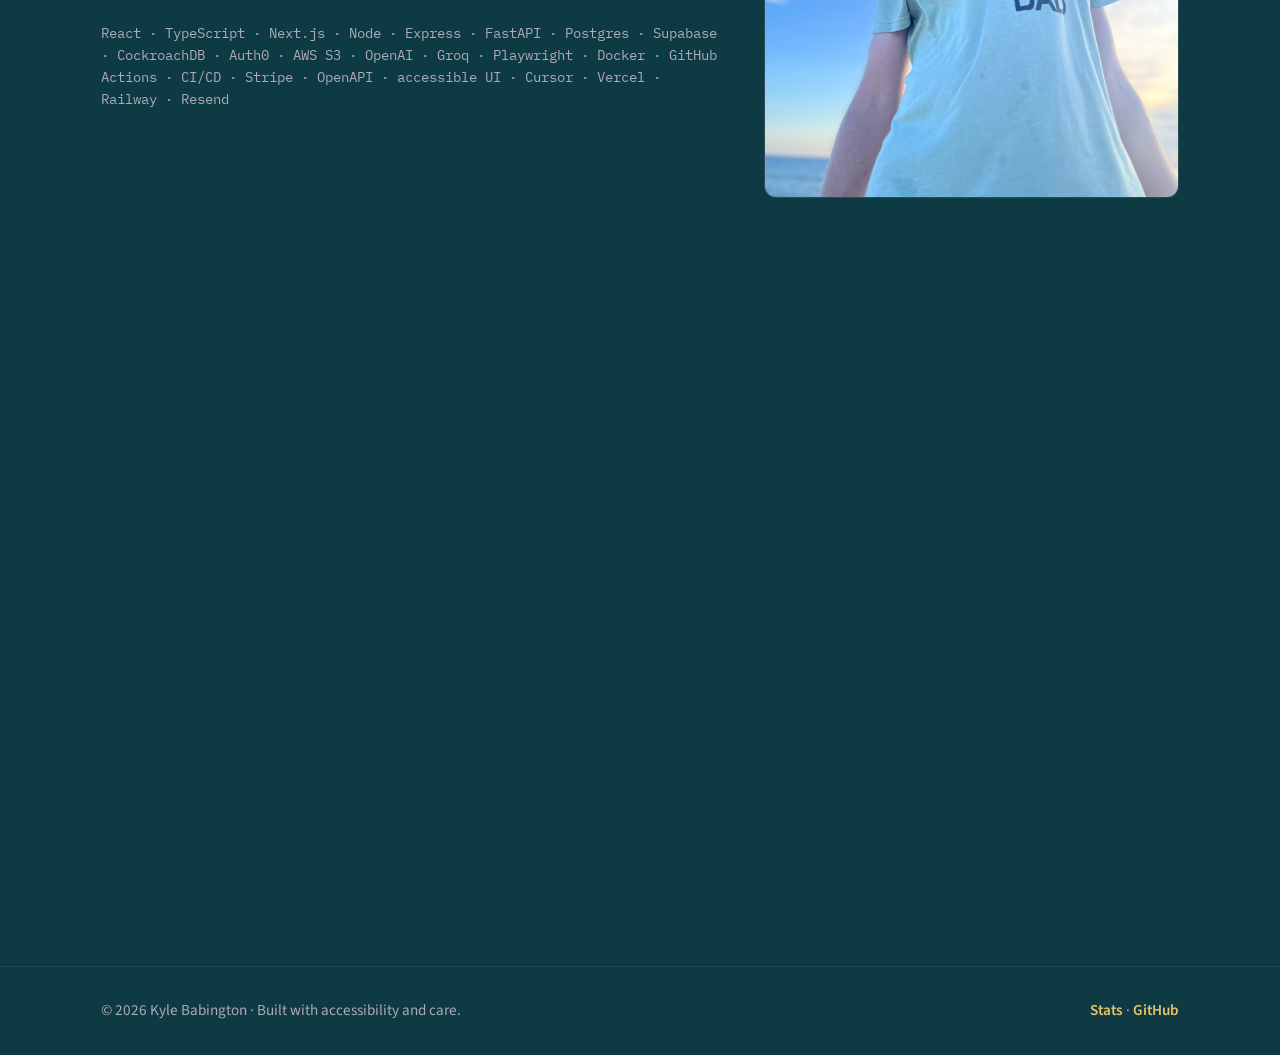
==== commit 0de7dd2f: "Implement Developer Stats page with GitHub activity visualization. Add automated GitHub stats update" ====
--- a/index.html
+++ b/index.html
@@ -1,139 +1,827 @@
-<!doctype html>
+<!DOCTYPE html>
 <html lang="en">
-<head>
-  <meta charset="utf-8" />
-  <meta name="viewport" content="width=device-width, initial-scale=1" />
-  <title>Kyle Babington · Full-Stack Developer</title>
-  <meta name="description" content="Kyle Babington — full-stack developer building practical, human-centered software for families, homes, health, and local business." />
-  <meta property="og:type" content="website" />
-  <meta property="og:title" content="Kyle Babington · Full-Stack Developer" />
-  <meta property="og:description" content="Practical, human-centered full-stack software backed by real projects." />
-  <meta property="og:image" content="https://kylebabington.github.io/assets/og-image.svg" />
-  <meta property="og:url" content="https://kylebabington.github.io/" />
-  <link rel="icon" href="assets/favicon.svg" type="image/svg+xml" />
-  <link rel="preconnect" href="https://fonts.gstatic.com" crossorigin />
-  <link href="https://fonts.googleapis.com/css2?family=IBM+Plex+Mono:wght@400;600&family=Raleway:wght@500;600;700;800&family=Source+Sans+3:wght@400;600&display=swap" rel="stylesheet" />
-  <link rel="stylesheet" href="css/personalPortfolio.css" />
-  <link rel="stylesheet" href="css/reference-inspired.css" />
-  <script src="js/dashboard.js" defer></script>
-</head>
-<body class="stats-body">
-  <a class="skip-link" href="#main">Skip to content</a>
-
-  <header class="site-header" role="banner">
-    <nav class="navBar" aria-label="Primary">
-      <a class="brand" href="#main"><span class="brand__mark" aria-hidden="true">◆</span><span class="brand__text">Kyle Babington</span></a>
-      <div class="dashboard-controls">
-        <button class="command-trigger" type="button" data-command-trigger aria-label="Open command menu">Search <kbd>Ctrl K</kbd></button>
-        <div class="dashboard-clock" aria-label="Local time in Indianapolis"><span class="dashboard-clock__dot" aria-hidden="true"></span><span data-live-clock>--:--:--</span></div>
-        <button class="dashboard-icon-btn" type="button" data-theme-toggle aria-label="Switch theme">☀</button>
-        <a class="dashboard-icon-btn" href="https://github.com/kylebabington" target="_blank" rel="noopener noreferrer" aria-label="GitHub">↗</a>
-      </div>
-    </nav>
-  </header>
-
-  <div class="stats-shell">
-    <aside class="stats-sidebar" aria-label="Portfolio sections">
-      <div class="stats-sidebar__title">Sections</div>
-      <a href="#intro" aria-current="page">Introduction</a>
-      <a href="#projects">Projects</a>
-      <a href="#skills">Skills &amp; tools</a>
-      <a href="#about">About me</a>
-      <a href="#contact">Contact</a>
-      <a href="stats.html">Stats</a>
-    </aside>
-
-    <main id="main" class="stats-main" tabindex="-1">
-      <section id="intro" class="stats-header" aria-labelledby="hero-title">
-        <p class="stats-eyebrow">Full-stack developer · Indianapolis, IN</p>
-        <h1 id="hero-title">I build software for messy, real-world problems.</h1>
-        <p>I like products where the hard part is not merely making the code run — it is understanding people, constraints, incomplete information, and what actually needs to happen next.</p>
-        <div class="hero__cta">
-          <a class="btn" href="#projects">Explore projects</a>
-          <a class="btn btn--ghost" href="stats.html">View GitHub stats</a>
+  <head>
+    <meta charset="utf-8" />
+    <meta name="viewport" content="width=device-width, initial-scale=1" />
+    <title>Kyle Babington · Portfolio</title>
+    <meta
+      name="description"
+      content="Portfolio of Kyle Babington — human-centered developer grounded in the outdoors, building accessible tech for families, homes, and care."
+    />
+
+    <!-- Open Graph / Twitter -->
+    <meta property="og:type" content="website" />
+    <meta property="og:title" content="Kyle Babington · Portfolio" />
+    <meta
+      property="og:description"
+      content="Human-centered developer — from trails to tools. Building tech for families, homes, and care."
+    />
+    <meta
+      property="og:image"
+      content="https://kylebabington.github.io/assets/og-image.svg"
+    />
+    <meta property="og:url" content="https://kylebabington.github.io/" />
+    <meta name="twitter:card" content="summary_large_image" />
+    <meta name="twitter:title" content="Kyle Babington · Portfolio" />
+    <meta
+      name="twitter:description"
+      content="Human-centered developer — from trails to tools. Building tech for families, homes, and care."
+    />
+    <meta
+      name="twitter:image"
+      content="https://kylebabington.github.io/assets/og-image.svg"
+    />
+
+    <link rel="icon" href="assets/favicon.svg" type="image/svg+xml" />
+
+    <link rel="preconnect" href="https://fonts.gstatic.com" crossorigin />
+    <link
+      href="https://fonts.googleapis.com/css2?family=IBM+Plex+Mono:wght@400;600&family=Raleway:wght@500;600;700;800&family=Source+Sans+3:wght@400;600&display=swap"
+      rel="stylesheet"
+    />
+
+    <script>
+      (function () {
+        try {
+          var stored = localStorage.getItem('kb-theme');
+          var theme =
+            stored === 'light' || stored === 'dark' || stored === 'system'
+              ? stored
+              : 'dark';
+          document.documentElement.setAttribute('data-theme', theme);
+        } catch (e) {
+          document.documentElement.setAttribute('data-theme', 'dark');
+        }
+      })();
+    </script>
+    <link rel="stylesheet" href="css/personalPortfolio.css" />
+    <script src="js/personalPortfolio.js" defer></script>
+  </head>
+  <body data-page="home">
+    <a class="skip-link" href="#main">Skip to content</a>
+
+    <header class="site-header" role="banner">
+      <nav class="navBar" aria-label="Primary">
+        <a class="brand" href="#main">
+          <span class="brand__mark" aria-hidden="true">◆</span>
+          <span class="brand__text">Kyle Babington</span>
+        </a>
+
+        <button
+          class="nav-toggle"
+          aria-label="Toggle navigation menu"
+          aria-expanded="false"
+          aria-controls="nav-menu"
+        >
+          <span aria-hidden="true">☰</span>
+        </button>
+
+        <div class="nav-overlay" aria-hidden="true"></div>
+        <ul class="nav__links" id="nav-menu">
+          <li><a href="#projects">Projects</a></li>
+          <li><a href="#story">How I build</a></li>
+          <li><a href="#about">About</a></li>
+          <li><a href="stats/">Stats</a></li>
+          <li><a href="#contact">Contact</a></li>
+        </ul>
+
+        <div class="nav__utils" aria-label="Site utilities">
+          <button
+            type="button"
+            class="nav-util nav-util--palette"
+            data-command-palette-open
+            aria-label="Open command palette"
+            title="Command palette (Ctrl+K)"
+          >
+            <kbd class="nav-util__kbd">⌘K</kbd>
+          </button>
+          <p class="nav-clock" data-indy-clock aria-live="off">
+            <span class="nav-clock__dot" aria-hidden="true"></span>
+            <span data-indy-clock-label>Indianapolis</span>
+            <span data-indy-clock-time>—:—</span>
+          </p>
+          <button
+            type="button"
+            class="nav-util nav-util--theme"
+            data-theme-toggle
+            aria-label="Theme: dark. Click to change."
+          >
+            <span data-theme-icon aria-hidden="true">☾</span>
+          </button>
+          <a
+            class="nav-util nav-util--link"
+            href="https://github.com/kylebabington"
+            target="_blank"
+            rel="noopener noreferrer"
+            >GitHub</a
+          >
+        </div>
+      </nav>
+    </header>
+
+    <main id="main" tabindex="-1">
+      <section class="hero" aria-labelledby="hero-title">
+        <div class="hero__media" aria-hidden="true">
+          <img
+            class="hero__img"
+            src="assets/about/hero-wilderness.jpg"
+            alt=""
+            width="1920"
+            height="1080"
+            fetchpriority="high"
+          />
+        </div>
+        <div class="hero__scrim" aria-hidden="true"></div>
+        <div class="container hero__inner">
+          <p class="hero__brand">Kyle Babington</p>
+          <h1 id="hero-title">Human-centered developer</h1>
+          <p class="hero__tagline">
+            From trails to tools — building tech that helps families, homes, and
+            care in real life.
+          </p>
+          <div class="hero__cta">
+            <a class="btn" href="#projects">See Projects</a>
+            <a class="btn btn--ghost" href="#contact">Work with me</a>
+          </div>
         </div>
       </section>
 
-      <section class="stats-section" aria-labelledby="snapshot-title">
-        <div class="stats-section__head"><h2 id="snapshot-title">Current snapshot</h2><p>A quick read on the kind of developer I am becoming.</p></div>
-        <div class="stats-grid stats-grid--3">
-          <article class="stats-card stats-card--accent"><p class="stats-card__label">Primary focus</p><span class="stats-card__value" style="font-size:clamp(1.6rem,4vw,2.35rem)">Full stack</span><p class="stats-card__detail">React, TypeScript, APIs, databases, auth, deployment, and AI integrations.</p></article>
-          <article class="stats-card"><p class="stats-card__label">What I optimize for</p><span class="stats-card__value" style="font-size:clamp(1.55rem,4vw,2.2rem)">Useful software</span><p class="stats-card__detail">Clear workflows, practical constraints, accessibility, and maintainable code.</p></article>
-          <article class="stats-card"><p class="stats-card__label">Best evidence</p><span class="stats-card__value" style="font-size:clamp(1.55rem,4vw,2.2rem)">Shipped projects</span><p class="stats-card__detail">Products spanning family planning, home intelligence, health, and retail operations.</p></article>
+      <section id="projects" class="section" aria-labelledby="projects-title">
+        <div class="container">
+          <h2 id="projects-title" class="reveal">Projects</h2>
+          <div class="projects-grid">
+            <article class="project-card reveal">
+              <div
+                class="project-card__media project-card__media--family"
+                data-carousel
+                tabindex="0"
+                aria-roledescription="carousel"
+                aria-label="FamilyFlow screenshots"
+              >
+                <div class="carousel">
+                  <div class="carousel__viewport">
+                    <div class="carousel__slide is-active">
+                      <img
+                        src="assets/projects/familyflow/01-kid.webp"
+                        alt="FamilyFlow kid mode activity planning UI"
+                        width="1280"
+                        height="720"
+                        loading="eager"
+                      />
+                    </div>
+                    <div class="carousel__slide" aria-hidden="true">
+                      <img
+                        src="assets/projects/familyflow/02-parent.webp"
+                        alt="FamilyFlow parent moment setup UI"
+                        width="1280"
+                        height="720"
+                        loading="lazy"
+                      />
+                    </div>
+                    <div class="carousel__slide" aria-hidden="true">
+                      <img
+                        src="assets/projects/familyflow/03-kid-profile.webp"
+                        alt="FamilyFlow kid profile creation UI"
+                        width="1280"
+                        height="720"
+                        loading="lazy"
+                      />
+                    </div>
+                    <div class="carousel__slide" aria-hidden="true">
+                      <img
+                        src="assets/projects/familyflow/04-activity.webp"
+                        alt="FamilyFlow generated imaginative activity samples"
+                        width="1280"
+                        height="720"
+                        loading="lazy"
+                      />
+                    </div>
+                  </div>
+                  <button
+                    type="button"
+                    class="carousel__btn carousel__btn--prev"
+                    aria-label="Previous FamilyFlow screenshot"
+                  >
+                    ‹
+                  </button>
+                  <button
+                    type="button"
+                    class="carousel__btn carousel__btn--next"
+                    aria-label="Next FamilyFlow screenshot"
+                  >
+                    ›
+                  </button>
+                  <div
+                    class="carousel__dots"
+                    role="tablist"
+                    aria-label="Choose screenshot"
+                  >
+                    <button
+                      type="button"
+                      class="carousel__dot is-active"
+                      role="tab"
+                      aria-selected="true"
+                      aria-label="Screenshot 1"
+                    ></button>
+                    <button
+                      type="button"
+                      class="carousel__dot"
+                      role="tab"
+                      aria-selected="false"
+                      aria-label="Screenshot 2"
+                      tabindex="-1"
+                    ></button>
+                    <button
+                      type="button"
+                      class="carousel__dot"
+                      role="tab"
+                      aria-selected="false"
+                      aria-label="Screenshot 3"
+                      tabindex="-1"
+                    ></button>
+                    <button
+                      type="button"
+                      class="carousel__dot"
+                      role="tab"
+                      aria-selected="false"
+                      aria-label="Screenshot 4"
+                      tabindex="-1"
+                    ></button>
+                  </div>
+                </div>
+              </div>
+              <div class="project-card__body">
+                <h3>FamilyFlow</h3>
+                <p>
+                  Parents set constraints; kids pick energy and style; AI
+                  suggests activities with timers and feedback for real family
+                  life.
+                </p>
+                <ul class="meta">
+                  <li>React · Vite · Express · OpenAI</li>
+                  <li>Focus: Families &amp; play</li>
+                </ul>
+                <div class="actions">
+                  <a
+                    class="btn btn--sm"
+                    href="https://family-activity-helper-production.up.railway.app/"
+                    target="_blank"
+                    rel="noopener noreferrer"
+                    >Live</a
+                  >
+                  <a
+                    class="btn btn--sm btn--ghost"
+                    href="https://github.com/kylebabington/family-activity-helper"
+                    target="_blank"
+                    rel="noopener noreferrer"
+                    >Code</a
+                  >
+                </div>
+              </div>
+            </article>
+
+            <article class="project-card reveal">
+              <div
+                class="project-card__media project-card__media--houseiq"
+                data-carousel
+                tabindex="0"
+                aria-roledescription="carousel"
+                aria-label="HouseIQ screenshots"
+              >
+                <div class="carousel">
+                  <div class="carousel__viewport">
+                    <div class="carousel__slide is-active">
+                      <img
+                        src="assets/projects/houseiq/01-chat.webp"
+                        alt="HouseIQ chat assistant for home issues"
+                        width="1280"
+                        height="720"
+                        loading="eager"
+                      />
+                    </div>
+                    <div class="carousel__slide" aria-hidden="true">
+                      <img
+                        src="assets/projects/houseiq/02-documents.webp"
+                        alt="HouseIQ documents and upload UI"
+                        width="1280"
+                        height="720"
+                        loading="lazy"
+                      />
+                    </div>
+                    <div class="carousel__slide" aria-hidden="true">
+                      <img
+                        src="assets/projects/houseiq/03-issues.webp"
+                        alt="HouseIQ open issues and repair tracking UI"
+                        width="1280"
+                        height="720"
+                        loading="lazy"
+                      />
+                    </div>
+                  </div>
+                  <button
+                    type="button"
+                    class="carousel__btn carousel__btn--prev"
+                    aria-label="Previous HouseIQ screenshot"
+                  >
+                    ‹
+                  </button>
+                  <button
+                    type="button"
+                    class="carousel__btn carousel__btn--next"
+                    aria-label="Next HouseIQ screenshot"
+                  >
+                    ›
+                  </button>
+                  <div
+                    class="carousel__dots"
+                    role="tablist"
+                    aria-label="Choose screenshot"
+                  >
+                    <button
+                      type="button"
+                      class="carousel__dot is-active"
+                      role="tab"
+                      aria-selected="true"
+                      aria-label="Screenshot 1"
+                    ></button>
+                    <button
+                      type="button"
+                      class="carousel__dot"
+                      role="tab"
+                      aria-selected="false"
+                      aria-label="Screenshot 2"
+                      tabindex="-1"
+                    ></button>
+                    <button
+                      type="button"
+                      class="carousel__dot"
+                      role="tab"
+                      aria-selected="false"
+                      aria-label="Screenshot 3"
+                      tabindex="-1"
+                    ></button>
+                  </div>
+                </div>
+              </div>
+              <div class="project-card__body">
+                <h3>HouseIQ</h3>
+                <p>
+                  Agentic home-memory assistant: chat and uploads turn into
+                  issues, repairs, appliances, and long-term home facts.
+                </p>
+                <ul class="meta">
+                  <li>CockroachDB · AWS S3 · Auth0 · OpenAI</li>
+                  <li>Focus: Home ops</li>
+                </ul>
+                <div class="actions">
+                  <a
+                    class="btn btn--sm btn--ghost"
+                    href="https://github.com/kylebabington/HouseIQ"
+                    target="_blank"
+                    rel="noopener noreferrer"
+                    >Code</a
+                  >
+                  <a class="text-link" href="#contact">Demo on request</a>
+                </div>
+              </div>
+            </article>
+
+            <article class="project-card reveal">
+              <div
+                class="project-card__media project-card__media--medbridge"
+                data-carousel
+                tabindex="0"
+                aria-roledescription="carousel"
+                aria-label="MedBridge screenshots"
+              >
+                <div class="carousel">
+                  <div class="carousel__viewport">
+                    <div class="carousel__slide is-active">
+                      <img
+                        src="assets/projects/medbridge/02-vault.webp"
+                        alt="MedBridge document vault upload UI"
+                        width="1280"
+                        height="720"
+                        loading="eager"
+                      />
+                    </div>
+                    <div class="carousel__slide" aria-hidden="true">
+                      <img
+                        src="assets/projects/medbridge/03-history.webp"
+                        alt="MedBridge medical history documents UI"
+                        width="1280"
+                        height="720"
+                        loading="lazy"
+                      />
+                    </div>
+                    <div class="carousel__slide" aria-hidden="true">
+                      <img
+                        src="assets/projects/medbridge/01-dashboard.webp"
+                        alt="MedBridge dashboard calendar UI"
+                        width="1280"
+                        height="720"
+                        loading="lazy"
+                      />
+                    </div>
+                  </div>
+                  <button
+                    type="button"
+                    class="carousel__btn carousel__btn--prev"
+                    aria-label="Previous MedBridge screenshot"
+                  >
+                    ‹
+                  </button>
+                  <button
+                    type="button"
+                    class="carousel__btn carousel__btn--next"
+                    aria-label="Next MedBridge screenshot"
+                  >
+                    ›
+                  </button>
+                  <div
+                    class="carousel__dots"
+                    role="tablist"
+                    aria-label="Choose screenshot"
+                  >
+                    <button
+                      type="button"
+                      class="carousel__dot is-active"
+                      role="tab"
+                      aria-selected="true"
+                      aria-label="Screenshot 1"
+                    ></button>
+                    <button
+                      type="button"
+                      class="carousel__dot"
+                      role="tab"
+                      aria-selected="false"
+                      aria-label="Screenshot 2"
+                      tabindex="-1"
+                    ></button>
+                    <button
+                      type="button"
+                      class="carousel__dot"
+                      role="tab"
+                      aria-selected="false"
+                      aria-label="Screenshot 3"
+                      tabindex="-1"
+                    ></button>
+                  </div>
+                </div>
+              </div>
+              <div class="project-card__body">
+                <h3>MedBridge</h3>
+                <p>
+                  Team residency AI patient companion — plain-language
+                  summaries, chat, and care tools. I focused on the FastAPI
+                  backend.
+                </p>
+                <ul class="meta">
+                  <li>FastAPI · Groq · React · Supabase</li>
+                  <li>Focus: Health &amp; care</li>
+                </ul>
+                <div class="actions">
+                  <a
+                    class="btn btn--sm"
+                    href="https://med-bridge-b.vercel.app/"
+                    target="_blank"
+                    rel="noopener noreferrer"
+                    >Live</a
+                  >
+                  <a
+                    class="btn btn--sm btn--ghost"
+                    href="https://github.com/Coding-Temple-Tech-Residency/MedBridge-B"
+                    target="_blank"
+                    rel="noopener noreferrer"
+                    >Code</a
+                  >
+                </div>
+              </div>
+            </article>
+
+            <article class="project-card reveal">
+              <div
+                class="project-card__media project-card__media--garden"
+                data-carousel
+                tabindex="0"
+                aria-roledescription="carousel"
+                aria-label="NurseryConnect screenshots"
+              >
+                <div class="carousel">
+                  <div class="carousel__viewport">
+                    <div class="carousel__slide is-active">
+                      <img
+                        src="assets/projects/garden/01-home.webp"
+                        alt="NurseryConnect homepage"
+                        width="1280"
+                        height="720"
+                        loading="eager"
+                      />
+                    </div>
+                    <div class="carousel__slide" aria-hidden="true">
+                      <img
+                        src="assets/projects/garden/02-workflow.webp"
+                        alt="NurseryConnect how ordering works workflow steps"
+                        width="1280"
+                        height="720"
+                        loading="lazy"
+                      />
+                    </div>
+                    <div class="carousel__slide" aria-hidden="true">
+                      <img
+                        src="assets/projects/garden/03-admin.webp"
+                        alt="NurseryConnect staff admin sign-in"
+                        width="1280"
+                        height="720"
+                        loading="lazy"
+                      />
+                    </div>
+                  </div>
+                  <button
+                    type="button"
+                    class="carousel__btn carousel__btn--prev"
+                    aria-label="Previous NurseryConnect screenshot"
+                  >
+                    ‹
+                  </button>
+                  <button
+                    type="button"
+                    class="carousel__btn carousel__btn--next"
+                    aria-label="Next NurseryConnect screenshot"
+                  >
+                    ›
+                  </button>
+                  <div
+                    class="carousel__dots"
+                    role="tablist"
+                    aria-label="Choose screenshot"
+                  >
+                    <button
+                      type="button"
+                      class="carousel__dot is-active"
+                      role="tab"
+                      aria-selected="true"
+                      aria-label="Screenshot 1"
+                    ></button>
+                    <button
+                      type="button"
+                      class="carousel__dot"
+                      role="tab"
+                      aria-selected="false"
+                      aria-label="Screenshot 2"
+                      tabindex="-1"
+                    ></button>
+                    <button
+                      type="button"
+                      class="carousel__dot"
+                      role="tab"
+                      aria-selected="false"
+                      aria-label="Screenshot 3"
+                      tabindex="-1"
+                    ></button>
+                  </div>
+                </div>
+              </div>
+              <div class="project-card__body">
+                <h3>NurseryConnect</h3>
+                <p>
+                  Online ordering for unknown inventory — customers request
+                  plants; the garden center confirms, gathers, and prepares
+                  without fake stock counts.
+                </p>
+                <ul class="meta">
+                  <li>Next.js · TypeScript · Supabase · Resend</li>
+                  <li>Focus: Honest commerce</li>
+                </ul>
+                <div class="actions">
+                  <a
+                    class="btn btn--sm btn--ghost"
+                    href="https://github.com/kylebabington/mock-garden-center"
+                    target="_blank"
+                    rel="noopener noreferrer"
+                    >Code</a
+                  >
+                  <a class="text-link" href="#contact">Demo on request</a>
+                </div>
+              </div>
+            </article>
+          </div>
         </div>
       </section>
 
-      <section id="projects" class="stats-section" aria-labelledby="projects-title">
-        <div class="stats-section__head"><h2 id="projects-title">Projects</h2><p>Selected work with the problem, product idea, and implementation visible up front.</p></div>
-        <div class="stats-grid stats-grid--2">
-          <article class="project-card">
-            <div class="project-card__media project-card__media--family"><img src="assets/projects/familyflow/01-kid.webp" alt="FamilyFlow kid mode activity planning interface" width="1280" height="720" loading="eager" /></div>
-            <div class="project-card__body"><p class="stats-eyebrow">Families · AI product</p><h3>FamilyFlow</h3><p>Turns a parent's exact moment — time, energy, mess, age, supplies, and context — into activities that actually fit.</p><ul class="meta"><li>React · Vite · Express · OpenAI</li><li>Constraint-aware activity generation</li></ul><div class="actions"><a class="btn btn--sm" href="https://family-activity-helper-production.up.railway.app/" target="_blank" rel="noopener noreferrer">Live</a><a class="btn btn--sm btn--ghost" href="https://github.com/kylebabington/family-activity-helper" target="_blank" rel="noopener noreferrer">Code</a></div></div>
-          </article>
-
-          <article class="project-card">
-            <div class="project-card__media project-card__media--houseiq"><img src="assets/projects/houseiq/01-chat.webp" alt="HouseIQ home intelligence chat interface" width="1280" height="720" loading="lazy" /></div>
-            <div class="project-card__body"><p class="stats-eyebrow">Home ops · Agentic AI</p><h3>HouseIQ</h3><p>Builds durable memory for a home, turning chat and uploaded documents into issues, projects, assets, tasks, and searchable facts.</p><ul class="meta"><li>CockroachDB · AWS S3 · Auth0 · OpenAI</li><li>Semantic memory + structured records</li></ul><div class="actions"><a class="btn btn--sm btn--ghost" href="https://github.com/kylebabington/HouseIQ" target="_blank" rel="noopener noreferrer">Code</a></div></div>
-          </article>
-
-          <article class="project-card">
-            <div class="project-card__media project-card__media--medbridge"><img src="assets/projects/medbridge/01-dashboard.webp" alt="MedBridge patient dashboard" width="1280" height="720" loading="lazy" /></div>
-            <div class="project-card__body"><p class="stats-eyebrow">Healthcare · Team residency</p><h3>MedBridge</h3><p>An AI-powered patient companion that translates medical information into clearer language while keeping clinical decisions with the provider.</p><ul class="meta"><li>FastAPI · Supabase · React · Groq</li><li>Backend APIs, auth, documents, data flows</li></ul><div class="actions"><a class="btn btn--sm" href="https://med-bridge-b.vercel.app/" target="_blank" rel="noopener noreferrer">Live</a><a class="btn btn--sm btn--ghost" href="https://github.com/Coding-Temple-Tech-Residency/MedBridge-B" target="_blank" rel="noopener noreferrer">Code</a></div></div>
-          </article>
-
-          <article class="project-card">
-            <div class="project-card__media project-card__media--garden"><img src="assets/projects/nurseryconnect/01-home.webp" alt="NurseryConnect garden center ordering homepage" width="1280" height="720" loading="lazy" /></div>
-            <div class="project-card__body"><p class="stats-eyebrow">Retail · Unstable inventory</p><h3>NurseryConnect</h3><p>Online ordering designed for garden centers that cannot promise exact live inventory: customers request, staff confirm, then the order is prepared.</p><ul class="meta"><li>Next.js · TypeScript · Supabase · Resend</li><li>Honest ordering without fake stock counts</li></ul><div class="actions"><a class="btn btn--sm btn--ghost" href="https://github.com/kylebabington/mock-garden-center" target="_blank" rel="noopener noreferrer">Code</a></div></div>
-          </article>
+      <section id="story" class="section section--story" aria-labelledby="story-title">
+        <div class="container story">
+          <div class="story__media reveal">
+            <img
+              src="assets/projects/familyflow/01-kid.webp"
+              alt="FamilyFlow kid mode — choosing energy and activity style"
+              width="1280"
+              height="720"
+              loading="lazy"
+            />
+          </div>
+          <div class="story__body reveal">
+            <p class="story__eyebrow">A closer look</p>
+            <h2 id="story-title">How I build: FamilyFlow</h2>
+            <p>
+              <strong>The problem.</strong> Parents need a quiet window to
+              cook, rest, or reset — and kids need something to do that fits the
+              house right now: noise, mess, time, and whether an adult can help.
+            </p>
+            <p>
+              <strong>Who it’s for.</strong> Real households, not idealized
+              ones. Parent mode sets hard constraints; kid mode asks for energy
+              and style in plain language so children can steer without fighting
+              the rules.
+            </p>
+            <p>
+              <strong>Decisions that mattered.</strong> Separate parent and kid
+              modes so power and play don’t collide. Constraints as the source
+              of truth before any AI suggestion. Timers and feedback so the
+              activity lives in the room, not only in a chat reply.
+            </p>
+            <p>
+              <strong>Next.</strong> Richer profiles over time, better
+              accessibility in kid mode, and suggestions that learn what
+              actually worked for each family.
+            </p>
+            <p class="story__cta">
+              <a
+                class="btn btn--sm"
+                href="https://family-activity-helper-production.up.railway.app/"
+                target="_blank"
+                rel="noopener noreferrer"
+                >Try FamilyFlow</a
+              >
+              <a class="text-link" href="#projects">Back to projects</a>
+            </p>
+          </div>
         </div>
       </section>
 
-      <section id="skills" class="stats-section" aria-labelledby="skills-title">
-        <div class="stats-section__head"><h2 id="skills-title">Skills &amp; tools</h2><p>The stack I use to move from idea to deployed product.</p></div>
-        <div class="stats-grid stats-grid--3">
-          <article class="stats-card"><h3>Frontend</h3><p>React, TypeScript, Next.js, Vite, HTML, CSS, responsive UI, accessibility.</p></article>
-          <article class="stats-card"><h3>Backend &amp; data</h3><p>Node/Express, FastAPI, REST APIs, PostgreSQL, Supabase, CockroachDB, authentication, storage.</p></article>
-          <article class="stats-card"><h3>Shipping &amp; AI</h3><p>OpenAI, Groq, Stripe, AWS S3, Auth0, GitHub Actions, Playwright, Postman, Swagger, Railway, Vercel.</p></article>
+      <section id="about" class="section" aria-labelledby="about-title">
+        <div class="container about">
+          <div class="about__copy reveal">
+            <h2 id="about-title">About</h2>
+            <p>
+              I’m a hands-on, visual learner who spends as much time outdoors as
+              I do at a keyboard. Curiosity on the trail and in the workshop
+              looks the same to me — notice what’s real, respect the people
+              around you, and build something kinder than what was there before.
+            </p>
+            <p>
+              I believe technology should serve everyone. My work mixes
+              practical tinkering with empathy: full-stack tools that help
+              people navigate family life, home care, and health with more
+              clarity. I’m rooted in community, mutual aid, and accessibility —
+              digital and physical — and I try to bring inclusion and wonder
+              into code, conversation, and collaboration.
+            </p>
+            <p class="about__stack">
+              React · TypeScript · Next.js · Node · Express · FastAPI ·
+              Postgres · Supabase · CockroachDB · Auth0 · AWS S3 · OpenAI ·
+              Groq · Playwright · Docker · GitHub Actions · CI/CD · Stripe ·
+              OpenAPI · accessible UI · Cursor · Vercel · Railway · Resend
+            </p>
+          </div>
+          <figure class="about__figure reveal">
+            <img
+              src="assets/about/portrait-or-trail.jpg"
+              alt="Kyle Babington outdoors under a blue sky"
+              width="960"
+              height="1200"
+              loading="lazy"
+            />
+          </figure>
         </div>
       </section>
 
-      <section id="about" class="stats-section" aria-labelledby="about-title">
-        <div class="stats-section__head"><h2 id="about-title">About me</h2><p>Why my projects tend to look a little different from tutorial apps.</p></div>
-        <div class="stats-grid stats-grid--2">
-          <article class="stats-card"><h3>From operations to software</h3><p>I came to software after years of hands-on work in the landscape and garden industry. That background taught me to notice operational friction, incomplete inventory, awkward customer workflows, and the difference between a feature that sounds good and one people can actually use.</p></article>
-          <article class="stats-card"><h3>How I work</h3><p>I learn by building, testing, inspecting what breaks, and tightening the system. I care about clear communication, thoughtful data modeling, accessibility, and using AI as an engineering tool rather than magic dust.</p></article>
-        </div>
-      </section>
-
-      <section id="contact" class="stats-section" aria-labelledby="contact-title">
-        <div class="stats-section__head"><h2 id="contact-title">Contact</h2><p>If you are hiring a junior developer who already thinks in products and systems, I would like to hear from you.</p></div>
-        <div class="stats-card">
-          <form class="contact-form" action="https://formspree.io/f/xzdnjzej" method="POST">
-            <label class="form-field"><span>Name</span><input type="text" name="name" autocomplete="name" required /></label>
-            <label class="form-field"><span>Email</span><input type="email" name="email" autocomplete="email" required /></label>
-            <label class="form-field"><span>Message</span><textarea name="message" rows="5" required></textarea></label>
-            <button class="btn" type="submit">Send message</button>
+      <section id="contact" class="section" aria-labelledby="contact-title">
+        <div class="container">
+          <h2 id="contact-title" class="reveal">Contact</h2>
+          <p class="form-help reveal">
+            Get in touch — I’d love to hear from you.
+          </p>
+
+          <ul class="contact-links reveal" role="list">
+            <li>
+              <a href="mailto:kyle.babington.dev@gmail.com">Email</a>
+            </li>
+            <li>
+              <a
+                href="https://www.linkedin.com/in/kyle-babington"
+                target="_blank"
+                rel="noopener noreferrer"
+                >LinkedIn</a
+              >
+            </li>
+            <li>
+              <a
+                href="https://github.com/kylebabington"
+                target="_blank"
+                rel="noopener noreferrer"
+                >GitHub</a
+              >
+            </li>
+            <li>
+              <a href="assets/resume.pdf">Resume</a>
+            </li>
+          </ul>
+
+          <form
+            class="contact-form reveal"
+            action="https://formspree.io/f/xzdnjzej"
+            method="POST"
+            aria-describedby="contact-help"
+            novalidate
+          >
+            <p id="contact-help" class="visually-hidden">
+              Send a message with your name, email, and a short note.
+            </p>
+            <label class="form-field">
+              <span>Name</span>
+              <input
+                type="text"
+                name="name"
+                id="contact-name"
+                autocomplete="name"
+                required
+              />
+            </label>
+            <label class="form-field">
+              <span>Email</span>
+              <input
+                type="email"
+                name="email"
+                id="contact-email"
+                autocomplete="email"
+                required
+              />
+            </label>
+            <label class="form-field">
+              <span>Message</span>
+              <textarea
+                name="message"
+                id="contact-message"
+                rows="5"
+                required
+              ></textarea>
+            </label>
+            <button class="btn" type="submit">Send</button>
           </form>
         </div>
       </section>
     </main>
-  </div>
-
-  <footer class="site-footer"><div class="container site-footer__inner"><p>© <span data-year>2026</span> Kyle Babington · Built as a static GitHub Pages site.</p><p class="site-footer__links"><a href="stats.html">Stats</a> · <a href="https://github.com/kylebabington" target="_blank" rel="noopener noreferrer">GitHub</a></p></div></footer>
-
-  <div class="command-palette" data-command-palette hidden>
-    <div class="command-panel" role="dialog" aria-modal="true" aria-label="Quick navigation">
-      <input class="command-search" data-command-search type="search" placeholder="Search pages and sections…" aria-label="Search commands" />
-      <ul class="command-list">
-        <li class="command-item" data-keywords="home introduction about"><a href="#intro"><span>Introduction</span><small>Home</small></a></li>
-        <li class="command-item" data-keywords="projects apps familyflow houseiq medbridge nursery"><a href="#projects"><span>Projects</span><small>Selected work</small></a></li>
-        <li class="command-item" data-keywords="skills tools stack technologies"><a href="#skills"><span>Skills &amp; tools</span><small>Stack</small></a></li>
-        <li class="command-item" data-keywords="about story background"><a href="#about"><span>About me</span><small>Background</small></a></li>
-        <li class="command-item" data-keywords="contact email hire"><a href="#contact"><span>Contact</span><small>Get in touch</small></a></li>
-        <li class="command-item" data-keywords="stats github metrics repositories"><a href="stats.html"><span>GitHub Stats</span><small>Dashboard</small></a></li>
-        <li class="command-item" data-keywords="github profile source"><a href="https://github.com/kylebabington" target="_blank" rel="noopener noreferrer"><span>GitHub Profile</span><small>External ↗</small></a></li>
-      </ul>
+
+    <footer class="site-footer" role="contentinfo">
+      <div class="container site-footer__inner">
+        <p>
+          © <span id="year">2026</span> Kyle Babington · Built with accessibility
+          and care.
+        </p>
+        <p class="site-footer__links">
+          <a href="stats/">Stats</a>
+          ·
+          <a
+            href="https://github.com/kylebabington"
+            target="_blank"
+            rel="noopener noreferrer"
+            >GitHub</a
+          >
+        </p>
+      </div>
+    </footer>
+
+    <div
+      class="command-palette"
+      data-command-palette
+      hidden
+      role="dialog"
+      aria-modal="true"
+      aria-labelledby="command-palette-title"
+    >
+      <div class="command-palette__backdrop" data-command-palette-close></div>
+      <div class="command-palette__panel">
+        <h2 id="command-palette-title" class="visually-hidden">
+          Command palette
+        </h2>
+        <label class="visually-hidden" for="command-palette-input"
+          >Search portfolio</label
+        >
+        <input
+          id="command-palette-input"
+          class="command-palette__input"
+          type="search"
+          placeholder="Search portfolio…"
+          autocomplete="off"
+          data-command-palette-input
+        />
+        <ul
+          class="command-palette__list"
+          role="listbox"
+          data-command-palette-list
+        ></ul>
+      </div>
     </div>
-  </div>
-</body>
-</html>+  </body>
+</html>
--- a/css/personalPortfolio.css
+++ b/css/personalPortfolio.css
@@ -1,5 +1,6 @@
 /* ======= Base tokens ======= */
-:root {
+:root,
+[data-theme='dark'] {
   --persian-green: #2a9d8f;
   --saffron: #e9c46a;
   --eggplant: #685369;
@@ -14,6 +15,17 @@
   --text: #f1f4f6;
   --muted: var(--rose-quartz);
   --ring: #7dd3fc;
+  --border: rgba(255, 255, 255, 0.08);
+  --border-strong: rgba(255, 255, 255, 0.14);
+  --input-bg: #0f141c;
+  --header-bg-start: color-mix(in srgb, var(--surface) 92%, transparent);
+  --header-bg-end: color-mix(in srgb, var(--surface) 75%, transparent);
+  --btn-on-accent: #00100d;
+  --graph-0: color-mix(in srgb, var(--surface) 70%, #0a1c20);
+  --graph-1: color-mix(in srgb, var(--accent) 28%, var(--surface));
+  --graph-2: color-mix(in srgb, var(--accent) 48%, var(--surface));
+  --graph-3: color-mix(in srgb, var(--accent) 72%, #0e3b43);
+  --graph-4: var(--accent);
 
   --shadow: 0 10px 28px rgba(0, 0, 0, 0.35);
   --radius: 12px;
@@ -24,6 +36,63 @@
   --fw-bold: 800;
 
   --maxw: 1110px;
+  color-scheme: dark;
+}
+
+[data-theme='light'] {
+  --accent: #1f7a70;
+  --accent-2: #b8860b;
+  --bg: #f3efe6;
+  --surface: #ebe4d6;
+  --card: #fffdf8;
+  --text: #0e3b43;
+  --muted: #5c6b70;
+  --ring: #2a9d8f;
+  --border: rgba(14, 59, 67, 0.12);
+  --border-strong: rgba(14, 59, 67, 0.2);
+  --input-bg: #fffdf8;
+  --header-bg-start: color-mix(in srgb, var(--surface) 94%, transparent);
+  --header-bg-end: color-mix(in srgb, var(--surface) 82%, transparent);
+  --btn-on-accent: #f7faf9;
+  --graph-0: #dde5e2;
+  --graph-1: #9ecfc6;
+  --graph-2: #5fb3a6;
+  --graph-3: #2f9688;
+  --graph-4: #1f7a70;
+  --shadow: 0 10px 24px rgba(14, 59, 67, 0.12);
+  color-scheme: light;
+}
+
+@media (prefers-color-scheme: light) {
+  [data-theme='system'] {
+    --accent: #1f7a70;
+    --accent-2: #b8860b;
+    --bg: #f3efe6;
+    --surface: #ebe4d6;
+    --card: #fffdf8;
+    --text: #0e3b43;
+    --muted: #5c6b70;
+    --ring: #2a9d8f;
+    --border: rgba(14, 59, 67, 0.12);
+    --border-strong: rgba(14, 59, 67, 0.2);
+    --input-bg: #fffdf8;
+    --header-bg-start: color-mix(in srgb, var(--surface) 94%, transparent);
+    --header-bg-end: color-mix(in srgb, var(--surface) 82%, transparent);
+    --btn-on-accent: #f7faf9;
+    --graph-0: #dde5e2;
+    --graph-1: #9ecfc6;
+    --graph-2: #5fb3a6;
+    --graph-3: #2f9688;
+    --graph-4: #1f7a70;
+    --shadow: 0 10px 24px rgba(14, 59, 67, 0.12);
+    color-scheme: light;
+  }
+}
+
+@media (prefers-color-scheme: dark) {
+  [data-theme='system'] {
+    color-scheme: dark;
+  }
 }
 
 /* ======= Resets & base ======= */
@@ -106,7 +175,7 @@
   top: 1rem;
   z-index: 9999;
   background: var(--accent);
-  color: #00100d;
+  color: var(--btn-on-accent);
   padding: 0.5rem 0.75rem;
   border-radius: 6px;
 }
@@ -118,11 +187,11 @@
   z-index: 100;
   background: linear-gradient(
     180deg,
-    color-mix(in srgb, var(--surface) 92%, transparent) 0%,
-    color-mix(in srgb, var(--surface) 75%, transparent) 100%
+    var(--header-bg-start) 0%,
+    var(--header-bg-end) 100%
   );
-  backdrop-filter: saturate(1.1) blur(6px);
-  border-bottom: 1px solid rgba(255, 255, 255, 0.06);
+  backdrop-filter: saturate(1.1) blur(8px);
+  border-bottom: 1px solid var(--border);
 }
 
 .navBar {
@@ -132,7 +201,9 @@
   display: flex;
   align-items: center;
   justify-content: space-between;
+  gap: 0.75rem;
   padding: 0.85rem 1rem;
+  flex-wrap: wrap;
 }
 
 .brand {
@@ -172,6 +243,7 @@
   color: var(--text);
   background: color-mix(in srgb, var(--accent) 16%, transparent);
   outline: 1px solid color-mix(in srgb, var(--accent) 28%, transparent);
+  box-shadow: inset 0 -2px 0 var(--accent);
 }
 
 .nav__links a:hover {
@@ -182,6 +254,75 @@
 .nav__links a:focus {
   outline: 2px solid var(--ring);
   outline-offset: 2px;
+}
+
+.nav__utils {
+  display: flex;
+  align-items: center;
+  gap: 0.55rem;
+  margin-left: auto;
+}
+
+.nav-util {
+  display: inline-flex;
+  align-items: center;
+  justify-content: center;
+  min-height: 2rem;
+  padding: 0.3rem 0.55rem;
+  border-radius: 8px;
+  border: 1px solid var(--border-strong);
+  background: color-mix(in srgb, var(--card) 70%, transparent);
+  color: var(--text);
+  font: inherit;
+  font-size: 0.8rem;
+  cursor: pointer;
+  text-decoration: none;
+  transition: background 0.15s ease, border-color 0.15s ease, color 0.15s ease;
+}
+
+.nav-util:hover {
+  background: color-mix(in srgb, var(--accent) 14%, transparent);
+  border-color: color-mix(in srgb, var(--accent) 35%, transparent);
+  text-decoration: none;
+  color: var(--accent);
+}
+
+.nav-util__kbd {
+  font-family: 'IBM Plex Mono', monospace;
+  font-size: 0.72rem;
+  font-weight: 600;
+  letter-spacing: 0.02em;
+}
+
+.nav-util--link {
+  font-weight: var(--fw-semibold);
+  color: var(--accent-2);
+}
+
+.nav-clock {
+  display: none;
+  align-items: center;
+  gap: 0.4rem;
+  margin: 0;
+  padding: 0.25rem 0.5rem;
+  font-family: 'IBM Plex Mono', monospace;
+  font-size: 0.75rem;
+  color: var(--muted);
+  white-space: nowrap;
+}
+
+.nav-clock__dot {
+  width: 0.45rem;
+  height: 0.45rem;
+  border-radius: 50%;
+  background: var(--accent);
+  box-shadow: 0 0 0 3px color-mix(in srgb, var(--accent) 22%, transparent);
+}
+
+@media (min-width: 960px) {
+  .nav-clock {
+    display: inline-flex;
+  }
 }
 
 /* ======= Sections ======= */
@@ -295,7 +436,7 @@
 
 .hero .btn {
   background: var(--accent);
-  color: #051413;
+  color: var(--btn-on-accent);
   box-shadow: 0 4px 10px rgba(42, 157, 143, 0.3);
 }
 
@@ -321,7 +462,7 @@
   padding: 0.75rem 1rem;
   border-radius: 10px;
   background: var(--accent);
-  color: #00100d;
+  color: var(--btn-on-accent);
   font-weight: var(--fw-semibold);
   text-decoration: none;
   border: none;
@@ -364,15 +505,17 @@
 .project-card {
   display: grid;
   grid-template-rows: clamp(220px, 32vw, 320px) auto;
-  background: var(--card);
-  border: 1px solid rgba(255, 255, 255, 0.06);
+  background: color-mix(in srgb, var(--card) 88%, transparent);
+  border: 1px solid var(--border);
   border-radius: var(--radius);
   overflow: hidden;
-  transition: border-color 0.25s ease;
+  transition: border-color 0.25s ease, transform 0.25s ease, box-shadow 0.25s ease;
 }
 
 .project-card:hover {
-  border-color: color-mix(in srgb, var(--accent) 35%, transparent);
+  border-color: color-mix(in srgb, var(--accent) 40%, transparent);
+  transform: translateY(-3px);
+  box-shadow: var(--shadow);
 }
 
 .project-card__media {
@@ -529,7 +672,7 @@
 /* ======= Story / How I build ======= */
 .section--story {
   background: color-mix(in srgb, var(--surface) 80%, transparent);
-  border-block: 1px solid rgba(255, 255, 255, 0.05);
+  border-block: 1px solid var(--border);
 }
 
 .story {
@@ -541,7 +684,7 @@
 .story__media {
   border-radius: var(--radius);
   overflow: hidden;
-  border: 1px solid rgba(255, 255, 255, 0.08);
+  border: 1px solid var(--border);
   background: var(--card);
 }
 
@@ -592,7 +735,7 @@
   margin: 0;
   border-radius: var(--radius);
   overflow: hidden;
-  border: 1px solid rgba(255, 255, 255, 0.08);
+  border: 1px solid var(--border);
   background: var(--card);
   max-width: 420px;
 }
@@ -648,9 +791,9 @@
 
 input,
 textarea {
-  background: #0f141c;
+  background: var(--input-bg);
   color: var(--text);
-  border: 1px solid rgba(255, 255, 255, 0.14);
+  border: 1px solid var(--border-strong);
   border-radius: var(--radius-sm);
   padding: 0.75rem 0.8rem;
   font: inherit;
@@ -699,7 +842,7 @@
 /* ======= Footer ======= */
 .site-footer {
   padding: 2rem 0;
-  border-top: 1px solid rgba(255, 255, 255, 0.06);
+  border-top: 1px solid var(--border);
   color: var(--muted);
   font-size: 0.95rem;
 }
@@ -740,7 +883,7 @@
   height: 48px;
   border-radius: 50%;
   background: var(--accent);
-  color: #00100d;
+  color: var(--btn-on-accent);
   border: none;
   font-size: 1.5rem;
   font-weight: var(--fw-bold);
@@ -773,7 +916,7 @@
 .nav-toggle {
   display: none;
   background: transparent;
-  border: 1px solid rgba(255, 255, 255, 0.2);
+  border: 1px solid var(--border-strong);
   border-radius: 6px;
   color: var(--text);
   padding: 0.5rem;
@@ -790,7 +933,7 @@
 
 .nav-toggle[aria-expanded='true'] {
   background: var(--accent);
-  color: #00100d;
+  color: var(--btn-on-accent);
 }
 
 .nav-overlay {
@@ -800,6 +943,21 @@
 @media (max-width: 719px) {
   .nav-toggle {
     display: block;
+    order: 2;
+    margin-left: auto;
+  }
+
+  .brand {
+    order: 1;
+  }
+
+  .nav__utils {
+    order: 3;
+    width: 100%;
+    justify-content: flex-start;
+    flex-wrap: wrap;
+    margin-left: 0;
+    padding-top: 0.15rem;
   }
 
   .nav__links {
@@ -816,6 +974,7 @@
     transition: transform 0.3s ease;
     box-shadow: -4px 0 20px rgba(0, 0, 0, 0.3);
     z-index: 100;
+    order: 4;
   }
 
   .nav__links.is-open {
@@ -846,6 +1005,10 @@
     opacity: 1;
     visibility: visible;
   }
+
+  .nav-util--palette .nav-util__kbd {
+    font-size: 0.68rem;
+  }
 }
 
 /* ======= Responsive ======= */
@@ -915,4 +1078,286 @@
   .scroll-top {
     transition: none;
   }
-}
+
+  .project-card:hover {
+    transform: none;
+  }
+}
+
+/* ======= Stats page ======= */
+.stats-hero {
+  padding-bottom: 1rem;
+}
+
+.stats-intro {
+  color: color-mix(in srgb, var(--text) 88%, var(--muted));
+  font-size: 1.125rem;
+  max-width: 42ch;
+  margin: 0.35rem 0 0.5rem;
+}
+
+.stats-updated {
+  margin: 0;
+  font-family: 'IBM Plex Mono', monospace;
+  font-size: 0.8rem;
+  color: var(--muted);
+}
+
+.stats-status {
+  margin: 1rem 0 0;
+  padding: 0.75rem 1rem;
+  border-radius: var(--radius-sm);
+  background: color-mix(in srgb, var(--accent) 12%, transparent);
+  border: 1px solid color-mix(in srgb, var(--accent) 28%, transparent);
+  color: var(--text);
+}
+
+.stats-status.is-error {
+  background: rgba(239, 68, 68, 0.12);
+  border-color: rgba(239, 68, 68, 0.35);
+  color: #ef4444;
+}
+
+.section--stats {
+  padding-top: 1.5rem;
+}
+
+.stats-graph {
+  margin-top: 1rem;
+  padding: 1rem;
+  border-radius: var(--radius);
+  border: 1px solid var(--border);
+  background: color-mix(in srgb, var(--card) 85%, transparent);
+  overflow-x: auto;
+}
+
+.stats-graph__months {
+  display: grid;
+  grid-auto-flow: column;
+  grid-auto-columns: 12px;
+  gap: 3px;
+  margin-bottom: 0.35rem;
+  min-width: max-content;
+  font-family: 'IBM Plex Mono', monospace;
+  font-size: 0.7rem;
+  color: var(--muted);
+}
+
+.stats-graph__month {
+  white-space: nowrap;
+}
+
+.stats-graph__grid {
+  display: flex;
+  gap: 3px;
+  min-width: max-content;
+}
+
+.stats-graph__week {
+  display: flex;
+  flex-direction: column;
+  gap: 3px;
+}
+
+.stats-graph__day {
+  width: 11px;
+  height: 11px;
+  border-radius: 2px;
+  background: var(--graph-0);
+}
+
+.stats-graph__day[data-level='1'] {
+  background: var(--graph-1);
+}
+.stats-graph__day[data-level='2'] {
+  background: var(--graph-2);
+}
+.stats-graph__day[data-level='3'] {
+  background: var(--graph-3);
+}
+.stats-graph__day[data-level='4'] {
+  background: var(--graph-4);
+}
+
+.stats-graph__legend {
+  display: flex;
+  align-items: center;
+  justify-content: flex-end;
+  gap: 0.3rem;
+  margin-top: 0.75rem;
+  font-family: 'IBM Plex Mono', monospace;
+  font-size: 0.7rem;
+  color: var(--muted);
+}
+
+.stats-metrics {
+  display: grid;
+  grid-template-columns: repeat(auto-fit, minmax(140px, 1fr));
+  gap: 0.85rem;
+  margin-top: 1.5rem;
+}
+
+.stats-metric {
+  padding: 1rem 1.1rem;
+  border-radius: var(--radius);
+  border: 1px solid var(--border);
+  background: color-mix(in srgb, var(--card) 90%, transparent);
+  transition: border-color 0.2s ease, transform 0.2s ease;
+}
+
+.stats-metric:hover {
+  border-color: color-mix(in srgb, var(--accent) 35%, transparent);
+  transform: translateY(-2px);
+}
+
+.stats-metric__value {
+  margin: 0;
+  font-family: Raleway, sans-serif;
+  font-weight: var(--fw-bold);
+  font-size: 1.45rem;
+  color: var(--text);
+  line-height: 1.2;
+}
+
+.stats-metric__label {
+  margin: 0.35rem 0 0;
+  font-size: 0.85rem;
+  color: var(--muted);
+}
+
+.stats-repos {
+  list-style: none;
+  margin: 1rem 0 0;
+  padding: 0;
+  display: grid;
+  gap: 0.85rem;
+}
+
+.stats-repo {
+  padding: 1rem 1.15rem;
+  border-radius: var(--radius);
+  border: 1px solid var(--border);
+  background: color-mix(in srgb, var(--card) 90%, transparent);
+  transition: border-color 0.2s ease;
+}
+
+.stats-repo:hover {
+  border-color: color-mix(in srgb, var(--accent) 35%, transparent);
+}
+
+.stats-repo a {
+  font-weight: var(--fw-semibold);
+  font-size: 1.05rem;
+  color: var(--accent-2);
+  text-underline-offset: 3px;
+}
+
+.stats-repo__desc {
+  margin: 0.35rem 0 0.4rem;
+  color: color-mix(in srgb, var(--text) 90%, var(--muted));
+}
+
+.stats-repo__meta {
+  margin: 0;
+  font-family: 'IBM Plex Mono', monospace;
+  font-size: 0.8rem;
+  color: var(--muted);
+}
+
+.stats-empty {
+  color: var(--muted);
+  margin: 0.75rem 0 0;
+}
+
+/* ======= Command palette ======= */
+body.palette-open {
+  overflow: hidden;
+}
+
+.command-palette[hidden] {
+  display: none !important;
+}
+
+.command-palette {
+  position: fixed;
+  inset: 0;
+  z-index: 200;
+  display: grid;
+  place-items: start center;
+  padding: 12vh 1rem 1rem;
+}
+
+.command-palette__backdrop {
+  position: absolute;
+  inset: 0;
+  background: rgba(4, 16, 18, 0.62);
+  backdrop-filter: blur(3px);
+}
+
+.command-palette__panel {
+  position: relative;
+  z-index: 1;
+  width: min(540px, 100%);
+  border-radius: var(--radius);
+  border: 1px solid var(--border-strong);
+  background: var(--surface);
+  box-shadow: var(--shadow);
+  overflow: hidden;
+}
+
+.command-palette__input {
+  width: 100%;
+  border: 0;
+  border-bottom: 1px solid var(--border);
+  border-radius: 0;
+  background: transparent;
+  padding: 1rem 1.1rem;
+  font-size: 1.05rem;
+}
+
+.command-palette__input:focus {
+  outline: none;
+  box-shadow: inset 0 0 0 2px color-mix(in srgb, var(--ring) 55%, transparent);
+}
+
+.command-palette__list {
+  list-style: none;
+  margin: 0;
+  padding: 0.4rem;
+  max-height: min(50vh, 360px);
+  overflow: auto;
+}
+
+.command-palette__item {
+  display: block;
+  width: 100%;
+  padding: 0.7rem 0.85rem;
+  border-radius: 8px;
+  cursor: pointer;
+  color: var(--text);
+}
+
+.command-palette__item[aria-selected='true'],
+.command-palette__item:hover {
+  background: color-mix(in srgb, var(--accent) 16%, transparent);
+}
+
+.command-palette__item-label {
+  font-weight: var(--fw-semibold);
+}
+
+.command-palette__empty {
+  padding: 0.9rem;
+  color: var(--muted);
+}
+
+@media (prefers-reduced-motion: reduce) {
+  .stats-metric:hover,
+  .project-card:hover {
+    transform: none;
+  }
+
+  .command-palette__backdrop {
+    backdrop-filter: none;
+  }
+}
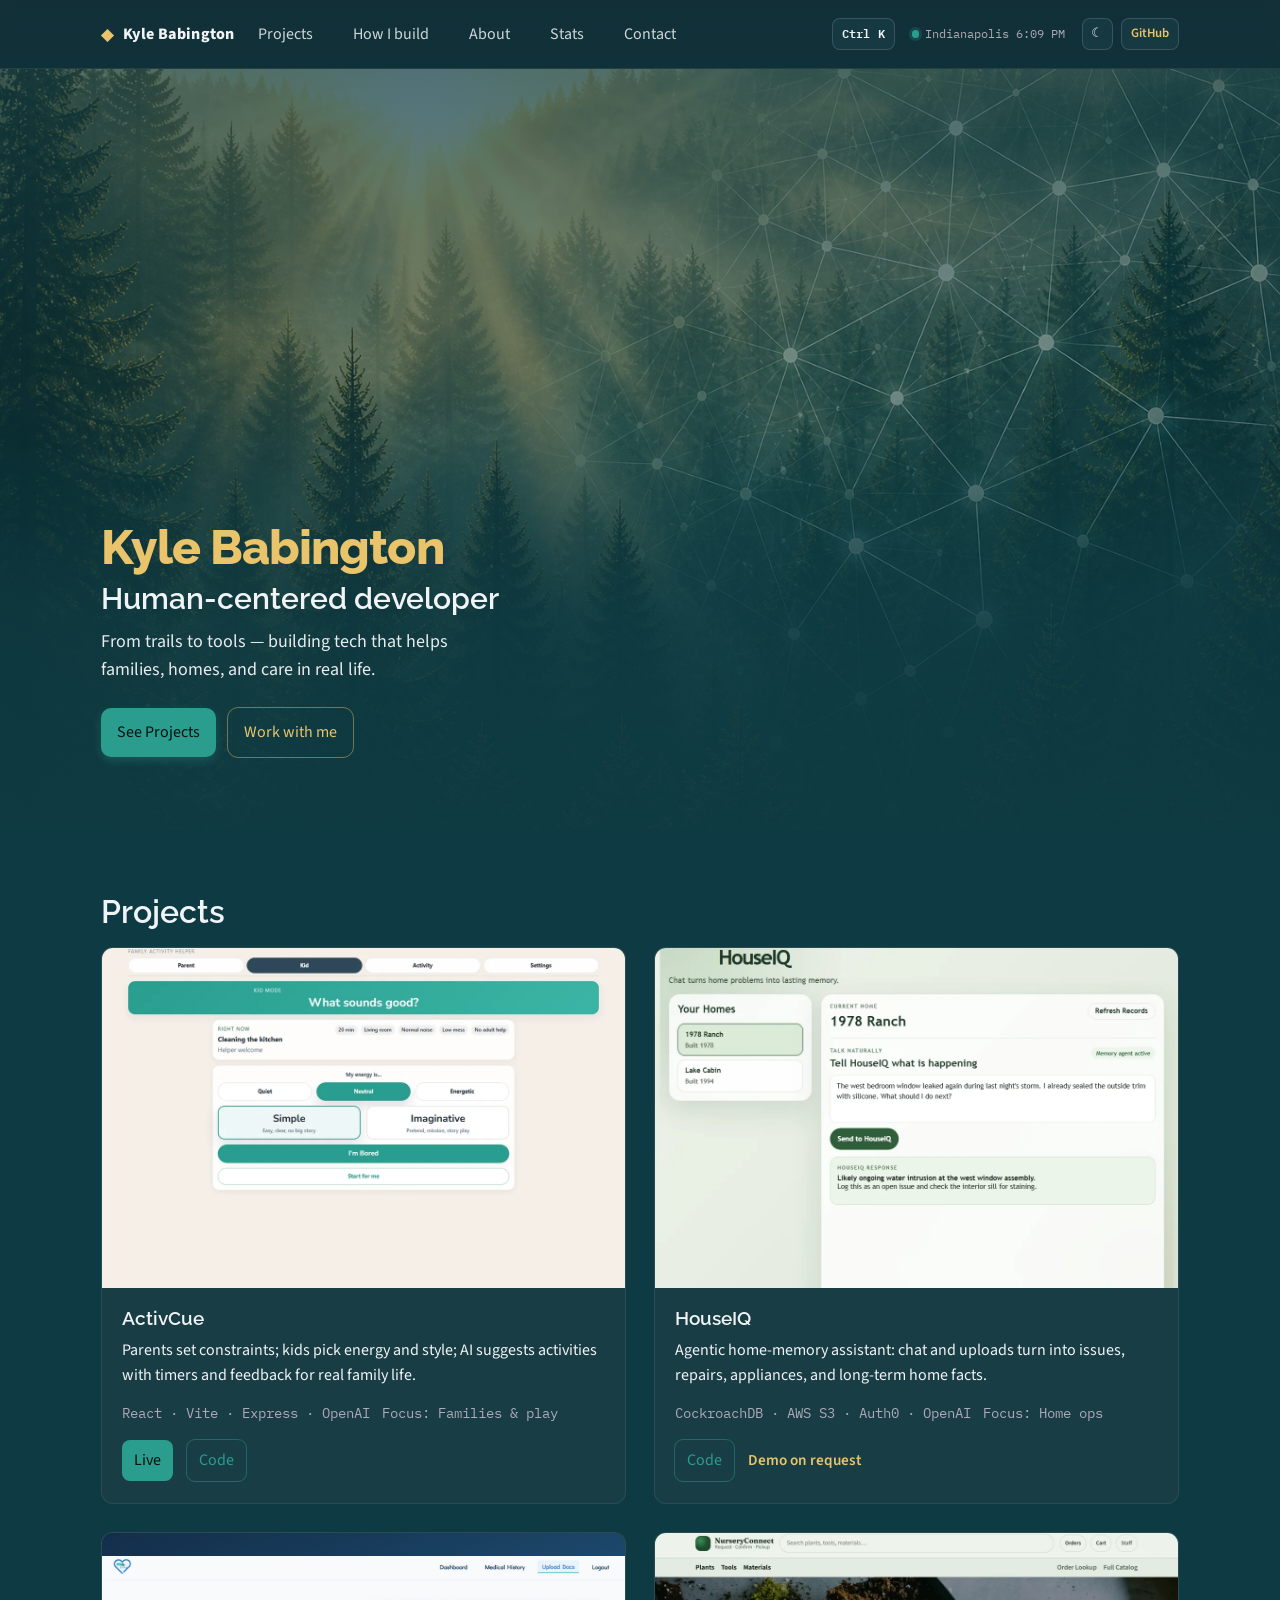
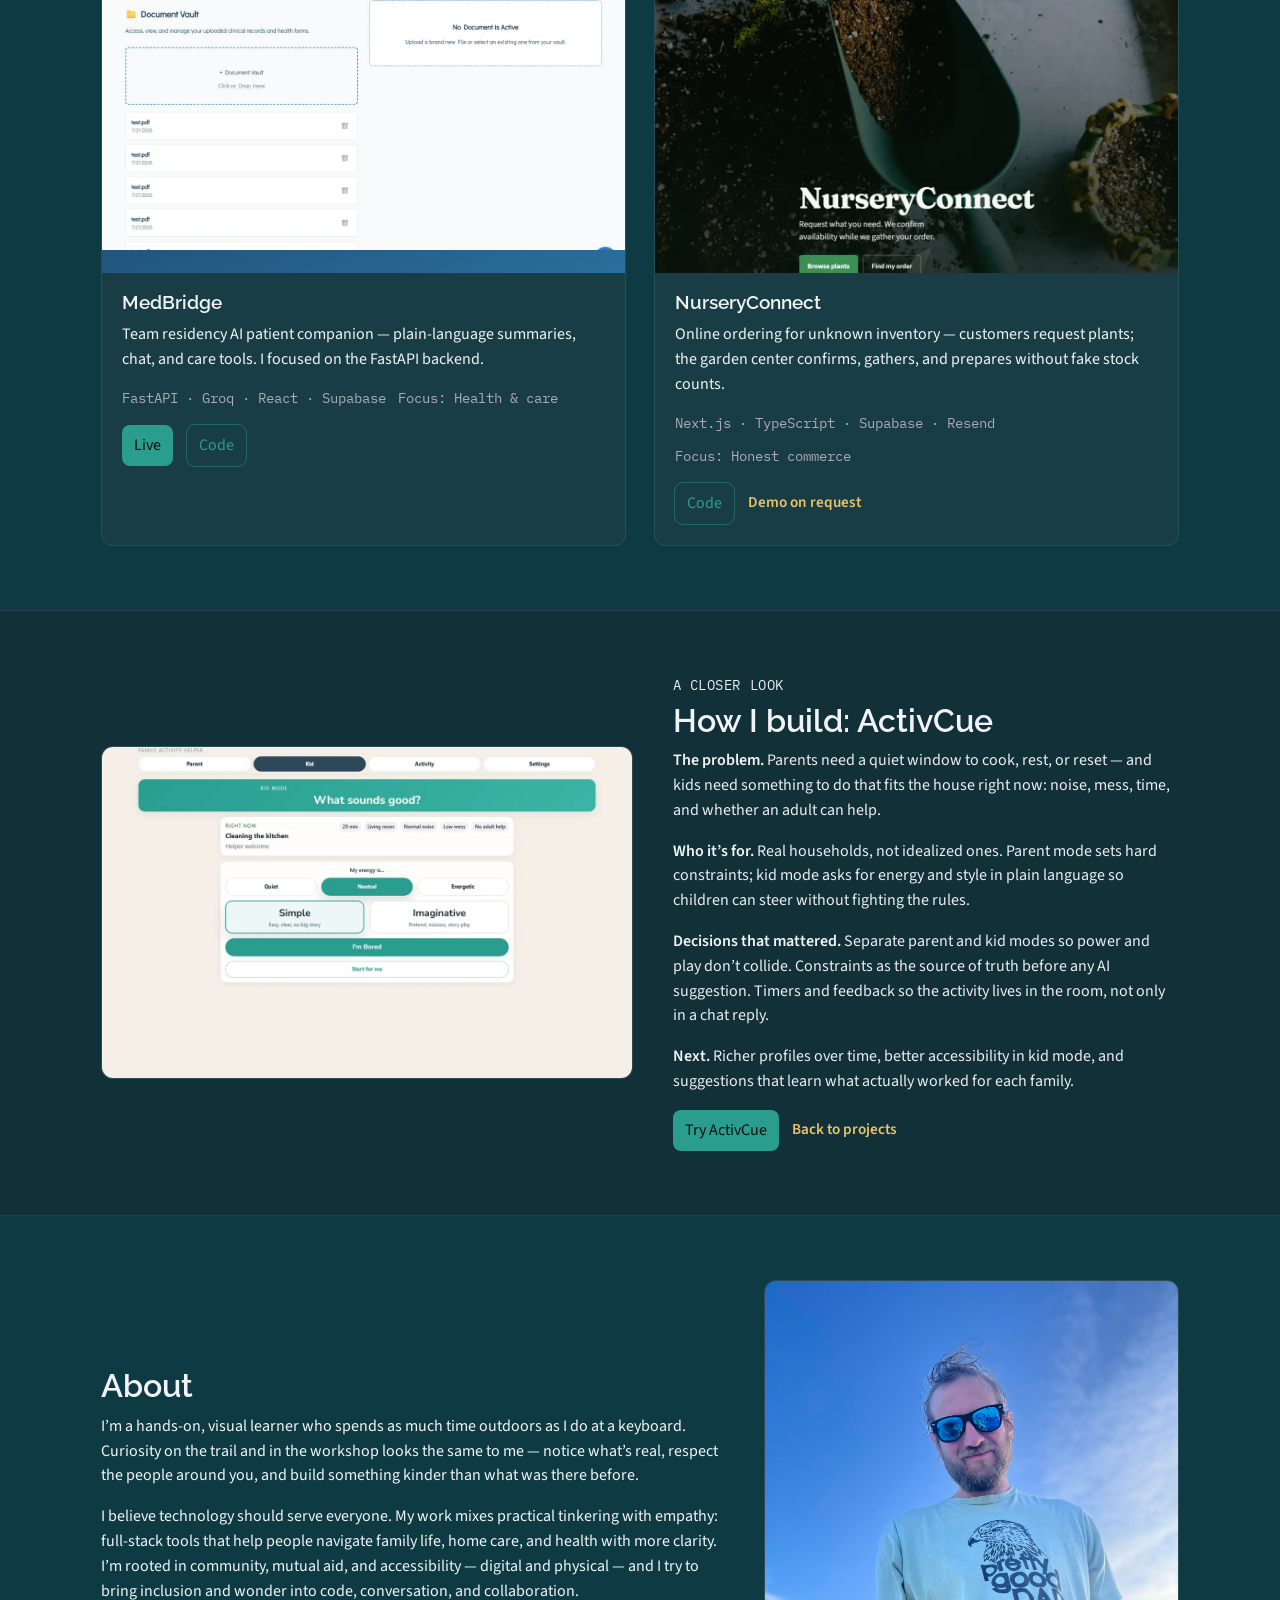
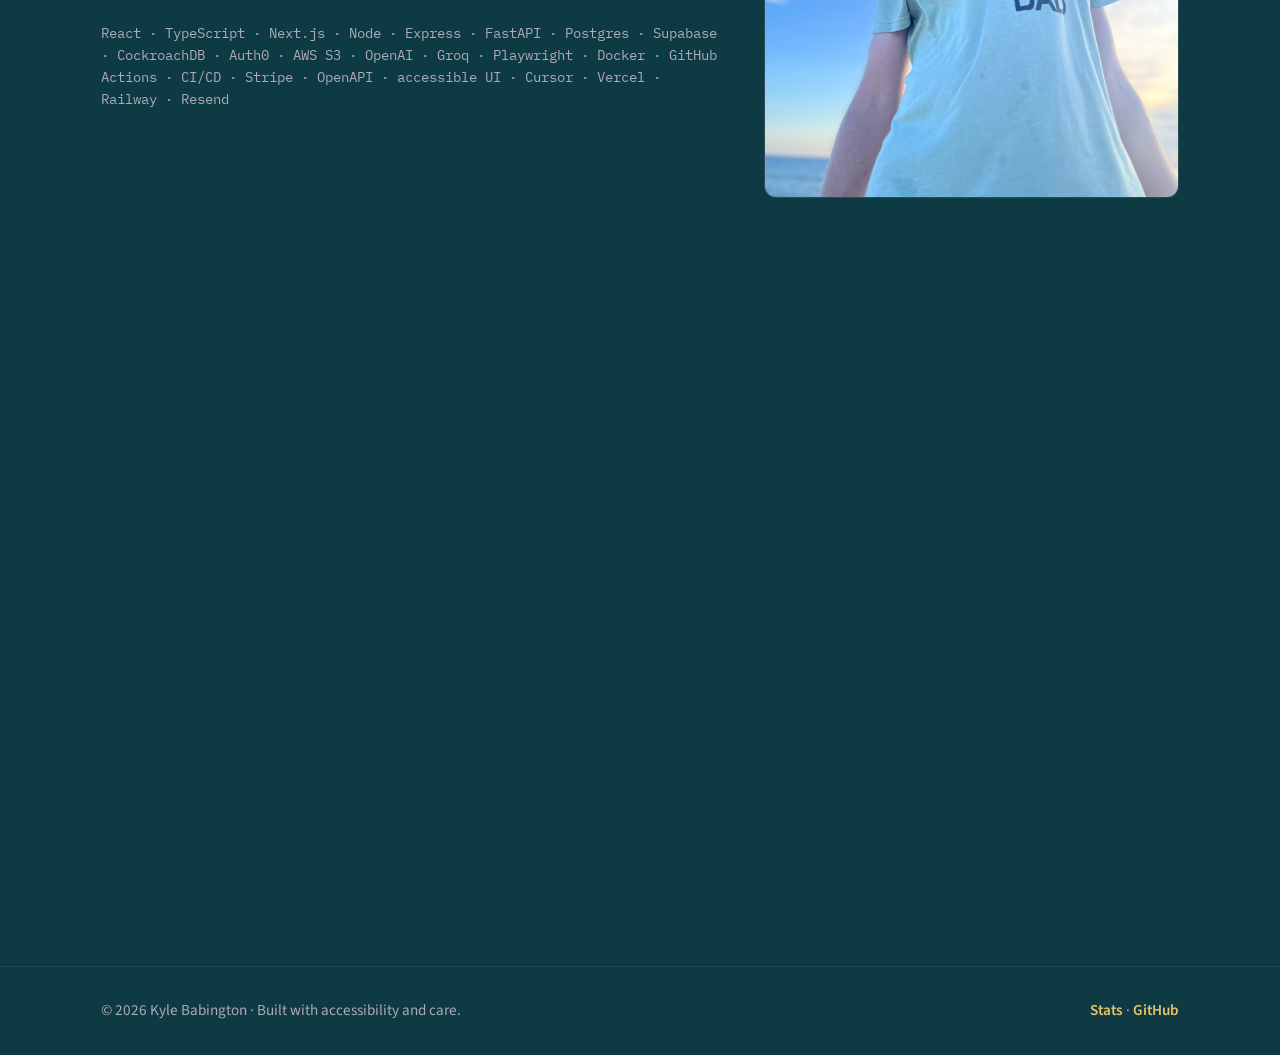
==== commit ec66f2d3: "Update project references from FamilyFlow to ActivCue in index.html, GitHub stats, and JavaScript fi" ====
--- a/index.html
+++ b/index.html
@@ -156,14 +156,14 @@
                 data-carousel
                 tabindex="0"
                 aria-roledescription="carousel"
-                aria-label="FamilyFlow screenshots"
+                aria-label="ActivCue screenshots"
               >
                 <div class="carousel">
                   <div class="carousel__viewport">
                     <div class="carousel__slide is-active">
                       <img
                         src="assets/projects/familyflow/01-kid.webp"
-                        alt="FamilyFlow kid mode activity planning UI"
+                        alt="ActivCue kid mode activity planning UI"
                         width="1280"
                         height="720"
                         loading="eager"
@@ -172,7 +172,7 @@
                     <div class="carousel__slide" aria-hidden="true">
                       <img
                         src="assets/projects/familyflow/02-parent.webp"
-                        alt="FamilyFlow parent moment setup UI"
+                        alt="ActivCue parent moment setup UI"
                         width="1280"
                         height="720"
                         loading="lazy"
@@ -181,7 +181,7 @@
                     <div class="carousel__slide" aria-hidden="true">
                       <img
                         src="assets/projects/familyflow/03-kid-profile.webp"
-                        alt="FamilyFlow kid profile creation UI"
+                        alt="ActivCue kid profile creation UI"
                         width="1280"
                         height="720"
                         loading="lazy"
@@ -190,7 +190,7 @@
                     <div class="carousel__slide" aria-hidden="true">
                       <img
                         src="assets/projects/familyflow/04-activity.webp"
-                        alt="FamilyFlow generated imaginative activity samples"
+                        alt="ActivCue generated imaginative activity samples"
                         width="1280"
                         height="720"
                         loading="lazy"
@@ -200,14 +200,14 @@
                   <button
                     type="button"
                     class="carousel__btn carousel__btn--prev"
-                    aria-label="Previous FamilyFlow screenshot"
+                    aria-label="Previous ActivCue screenshot"
                   >
                     ‹
                   </button>
                   <button
                     type="button"
                     class="carousel__btn carousel__btn--next"
-                    aria-label="Next FamilyFlow screenshot"
+                    aria-label="Next ActivCue screenshot"
                   >
                     ›
                   </button>
@@ -251,7 +251,7 @@
                 </div>
               </div>
               <div class="project-card__body">
-                <h3>FamilyFlow</h3>
+                <h3>ActivCue</h3>
                 <p>
                   Parents set constraints; kids pick energy and style; AI
                   suggests activities with timers and feedback for real family
@@ -264,7 +264,7 @@
                 <div class="actions">
                   <a
                     class="btn btn--sm"
-                    href="https://family-activity-helper-production.up.railway.app/"
+                    href="https://activcue.fun"
                     target="_blank"
                     rel="noopener noreferrer"
                     >Live</a
@@ -614,7 +614,7 @@
           <div class="story__media reveal">
             <img
               src="assets/projects/familyflow/01-kid.webp"
-              alt="FamilyFlow kid mode — choosing energy and activity style"
+              alt="ActivCue kid mode — choosing energy and activity style"
               width="1280"
               height="720"
               loading="lazy"
@@ -622,7 +622,7 @@
           </div>
           <div class="story__body reveal">
             <p class="story__eyebrow">A closer look</p>
-            <h2 id="story-title">How I build: FamilyFlow</h2>
+            <h2 id="story-title">How I build: ActivCue</h2>
             <p>
               <strong>The problem.</strong> Parents need a quiet window to
               cook, rest, or reset — and kids need something to do that fits the
@@ -648,10 +648,10 @@
             <p class="story__cta">
               <a
                 class="btn btn--sm"
-                href="https://family-activity-helper-production.up.railway.app/"
+                href="https://activcue.fun"
                 target="_blank"
                 rel="noopener noreferrer"
-                >Try FamilyFlow</a
+                >Try ActivCue</a
               >
               <a class="text-link" href="#projects">Back to projects</a>
             </p>
--- a/css/personalPortfolio.css
+++ b/css/personalPortfolio.css
@@ -99,11 +99,11 @@
 * {
   box-sizing: border-box;
 }
-html,
+html {
+  height: 100%;
+}
 body {
-  height: 100%;
-}
-body {
+  min-height: 100%;
   margin: 0;
   font-family: 'Source Sans 3', Raleway, system-ui, sans-serif;
   color: var(--text);
@@ -111,6 +111,8 @@
   line-height: 1.55;
   -webkit-font-smoothing: antialiased;
   text-rendering: optimizeLegibility;
+  /* Reserve space for the fixed header */
+  padding-top: var(--header-offset, 4.75rem);
 }
 
 h1,
@@ -182,8 +184,10 @@
 
 /* ======= Header & nav ======= */
 .site-header {
-  position: sticky;
+  position: fixed;
   top: 0;
+  left: 0;
+  right: 0;
   z-index: 100;
   background: linear-gradient(
     180deg,
@@ -648,6 +652,11 @@
   background: linear-gradient(160deg, #132e4a, #2a6f9d);
 }
 
+.project-card__media--medbridge img {
+  object-fit: contain;
+  object-position: center center;
+}
+
 .project-card__body {
   padding: 1.15rem 1.25rem 1.35rem;
 }
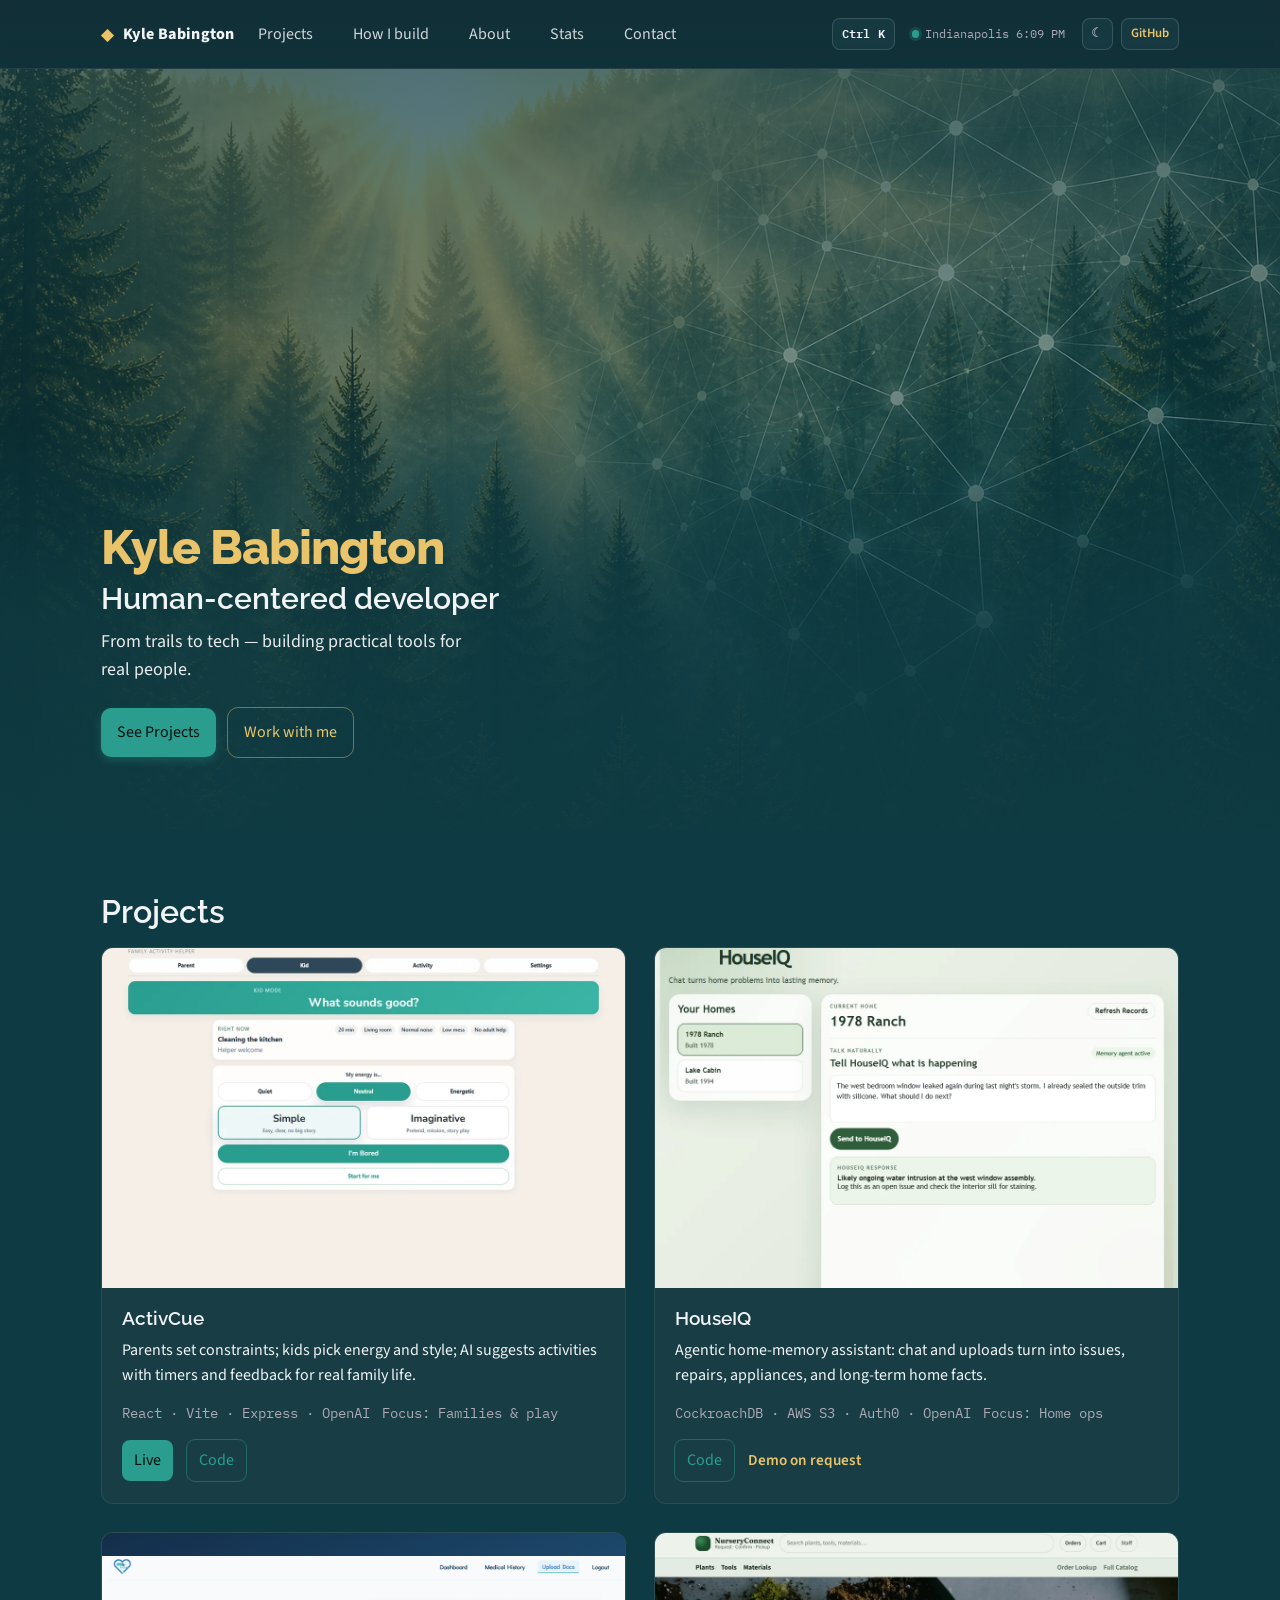
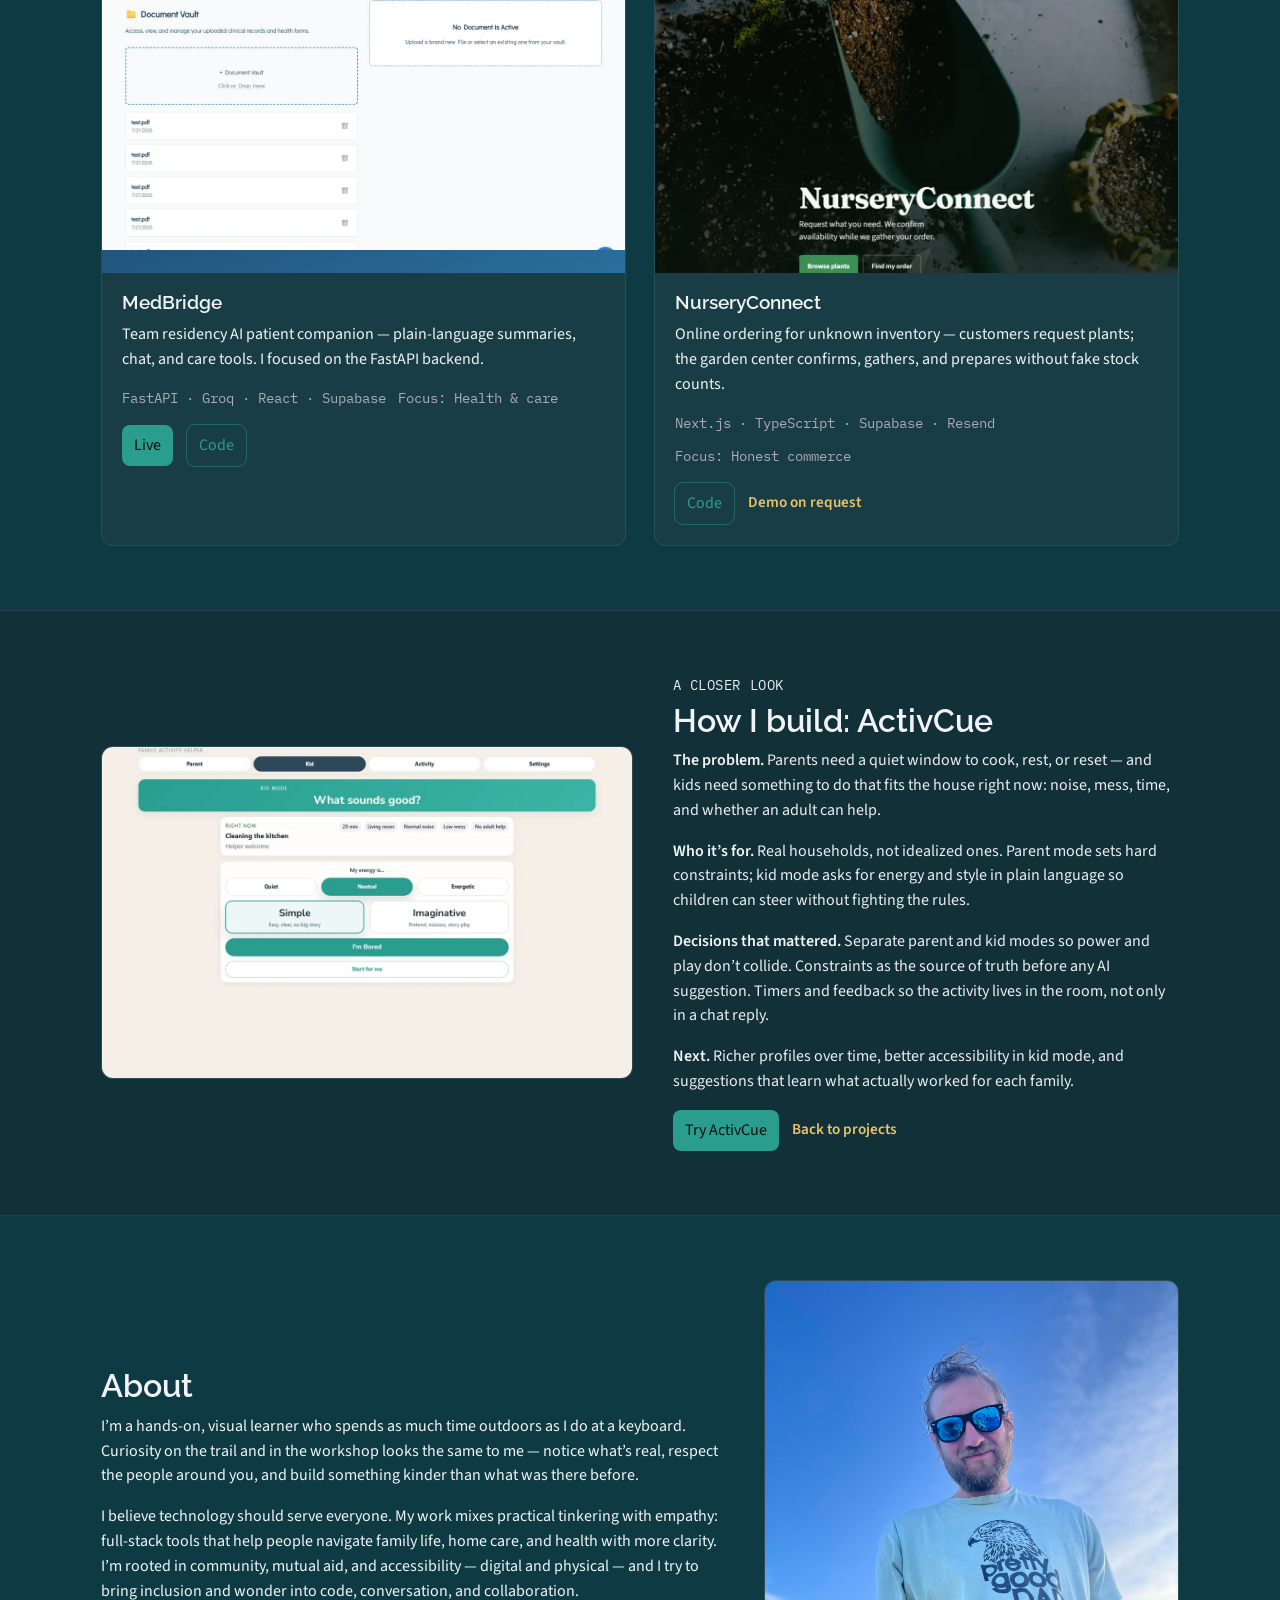
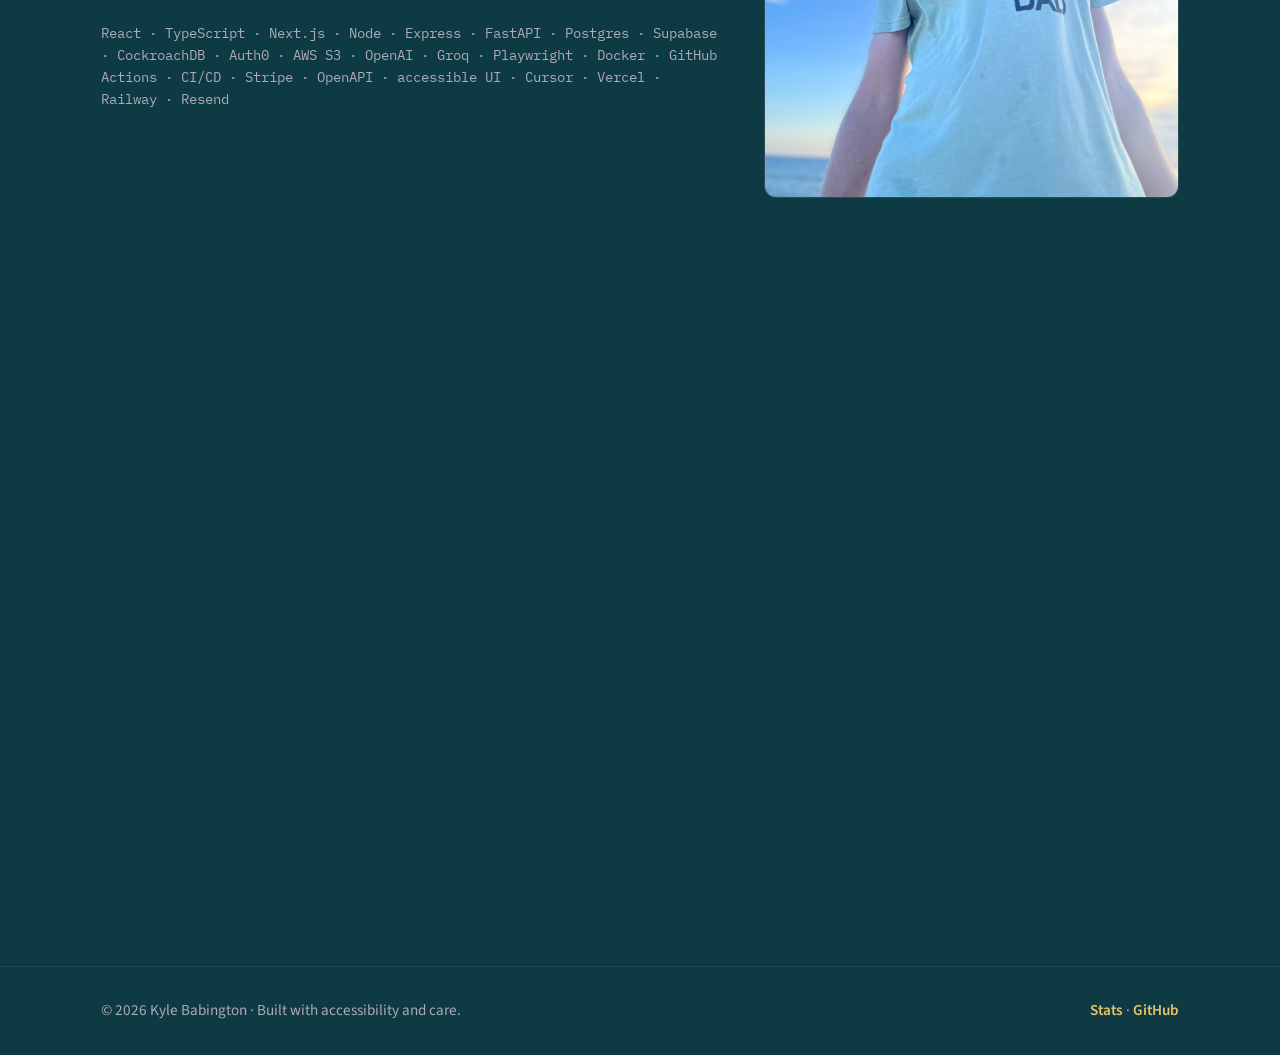
==== commit 0dcf5672: "Update tagline in index.html for clarity and focus on practical tools." ====
--- a/index.html
+++ b/index.html
@@ -136,8 +136,7 @@
           <p class="hero__brand">Kyle Babington</p>
           <h1 id="hero-title">Human-centered developer</h1>
           <p class="hero__tagline">
-            From trails to tools — building tech that helps families, homes, and
-            care in real life.
+            From trails to tech — building practical tools for real people.
           </p>
           <div class="hero__cta">
             <a class="btn" href="#projects">See Projects</a>
